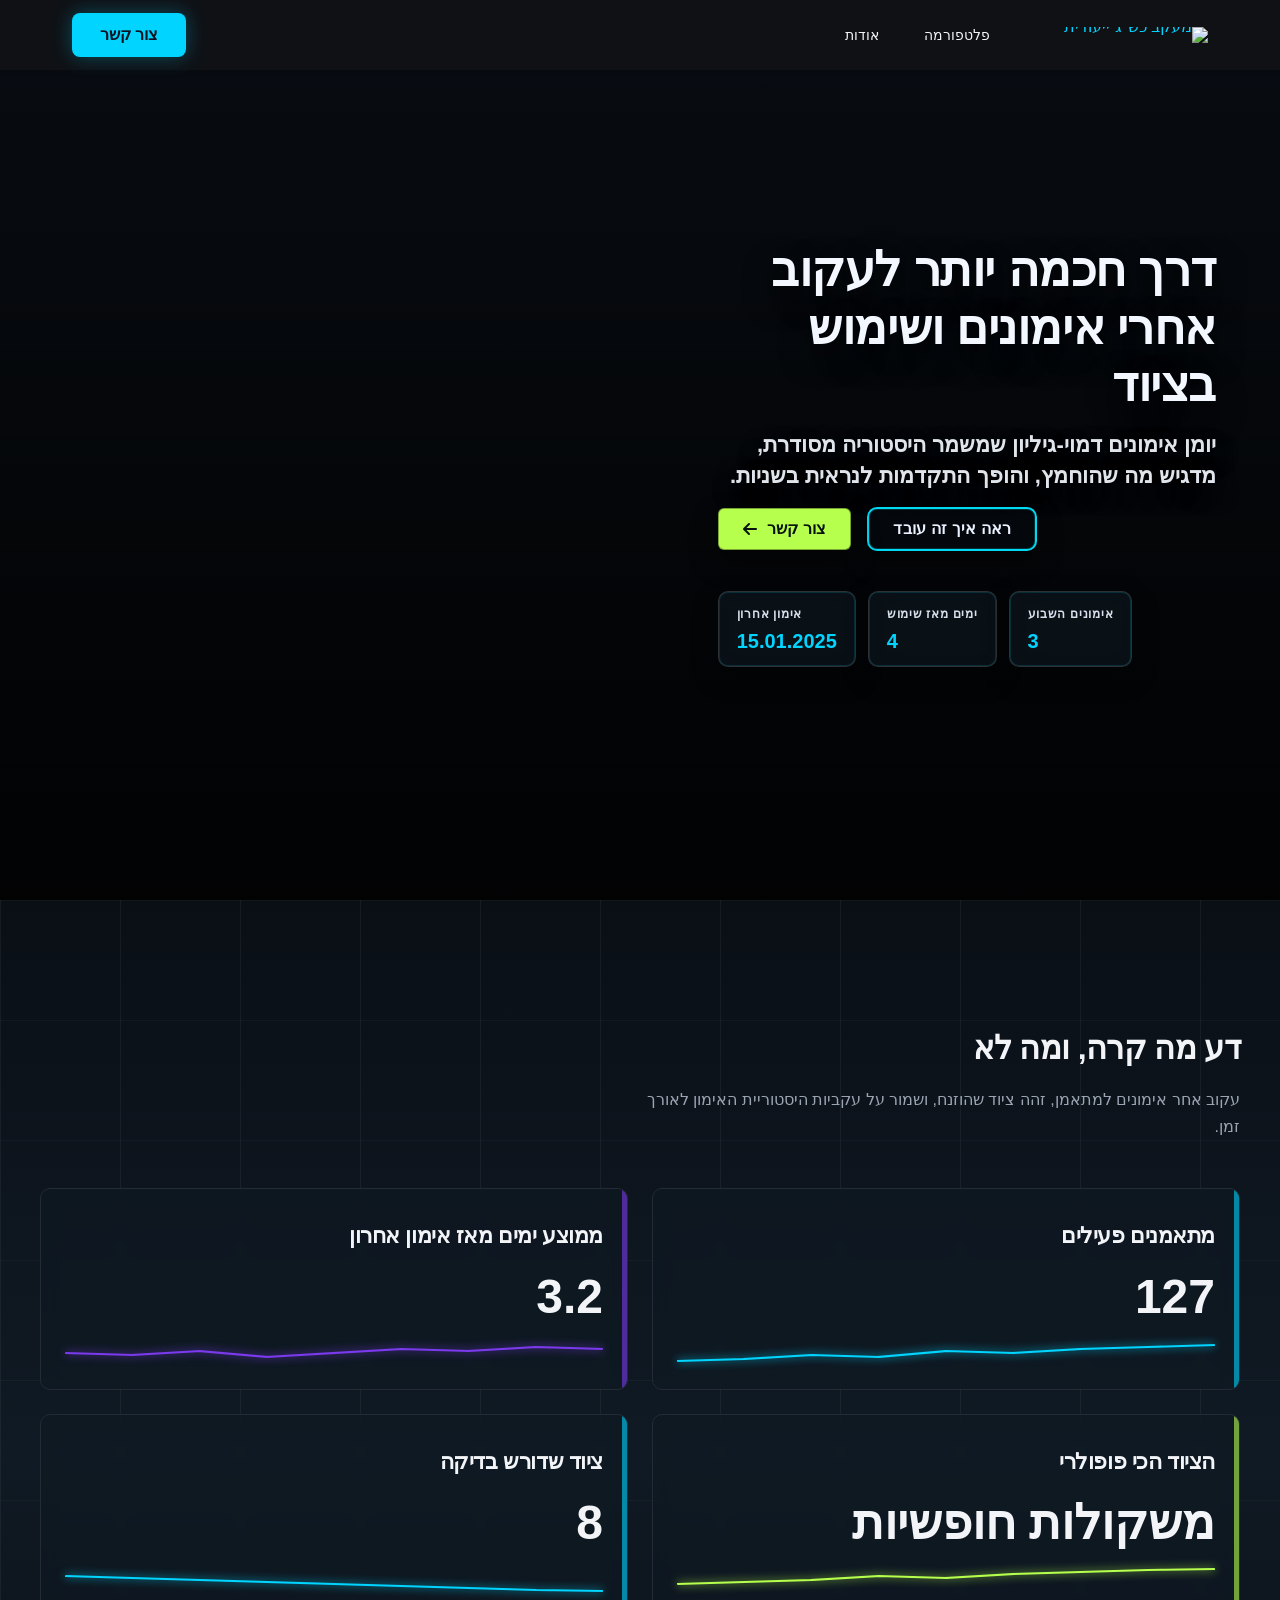
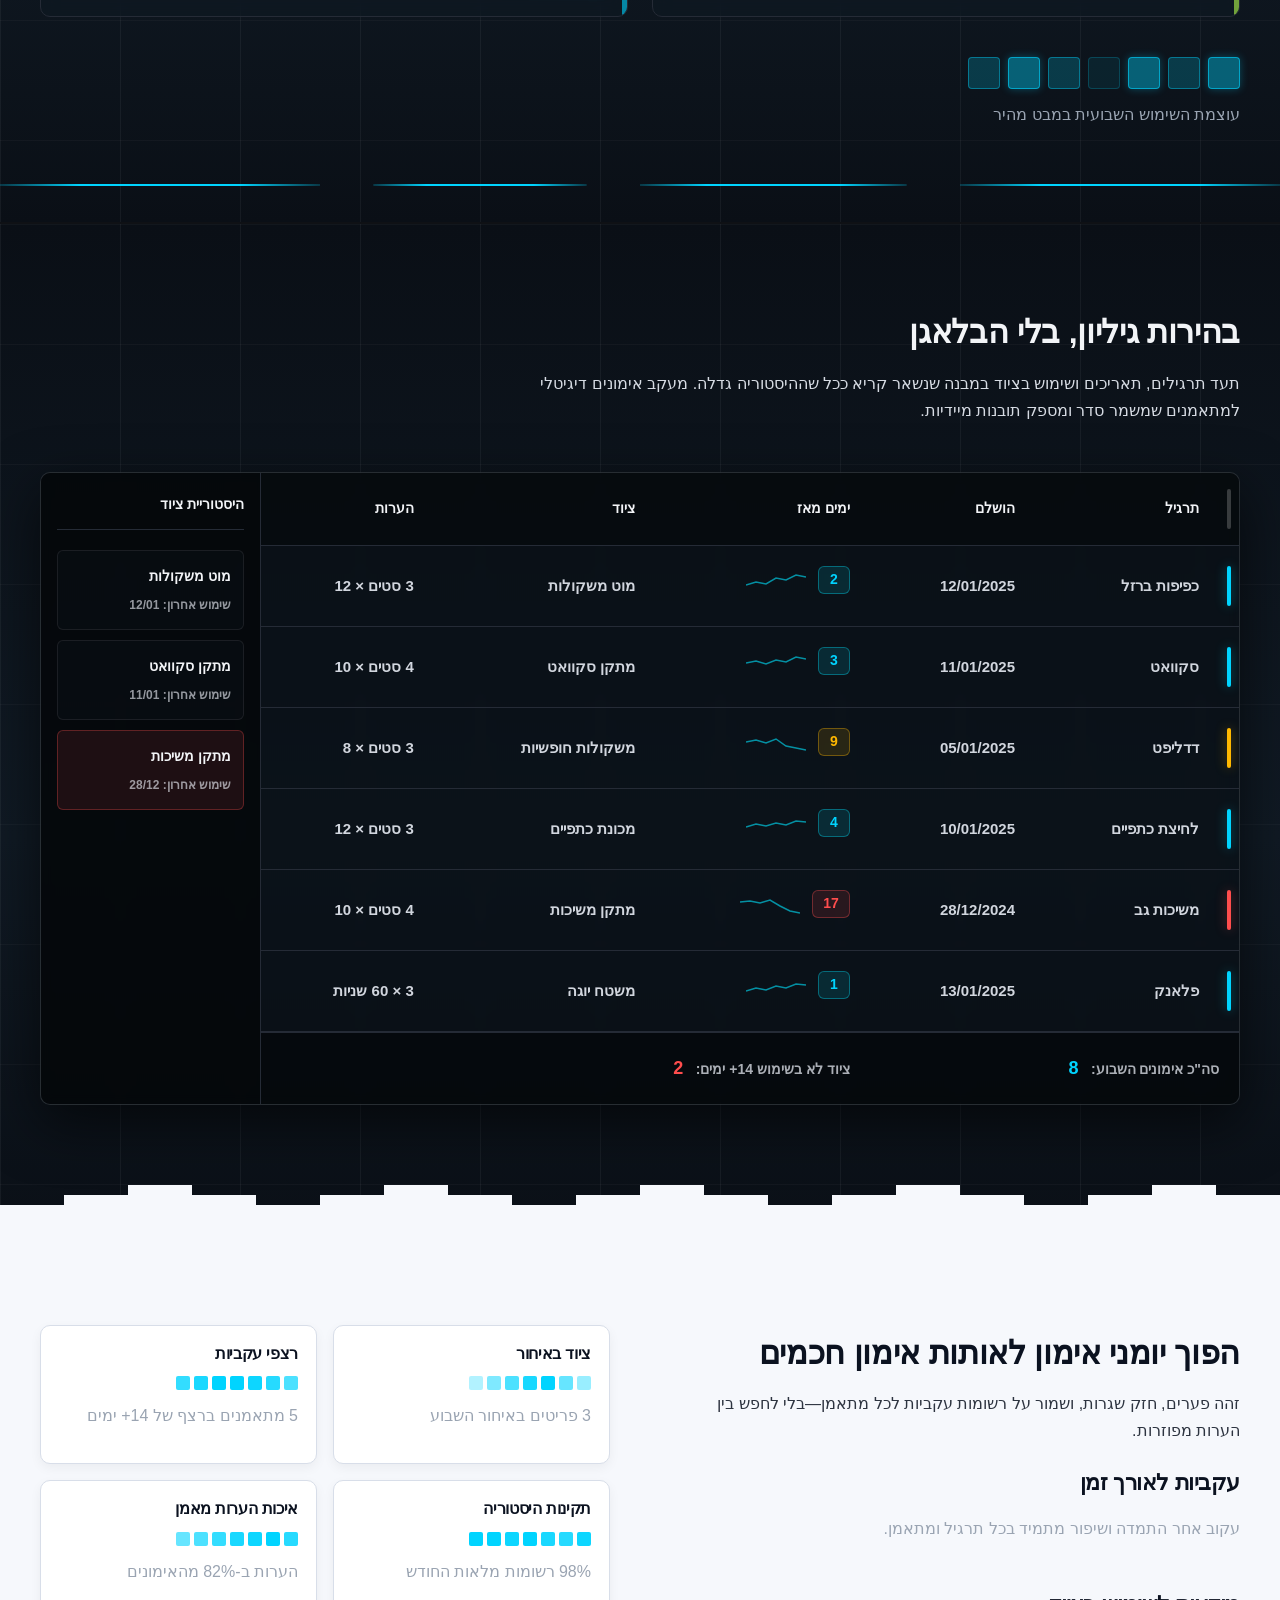
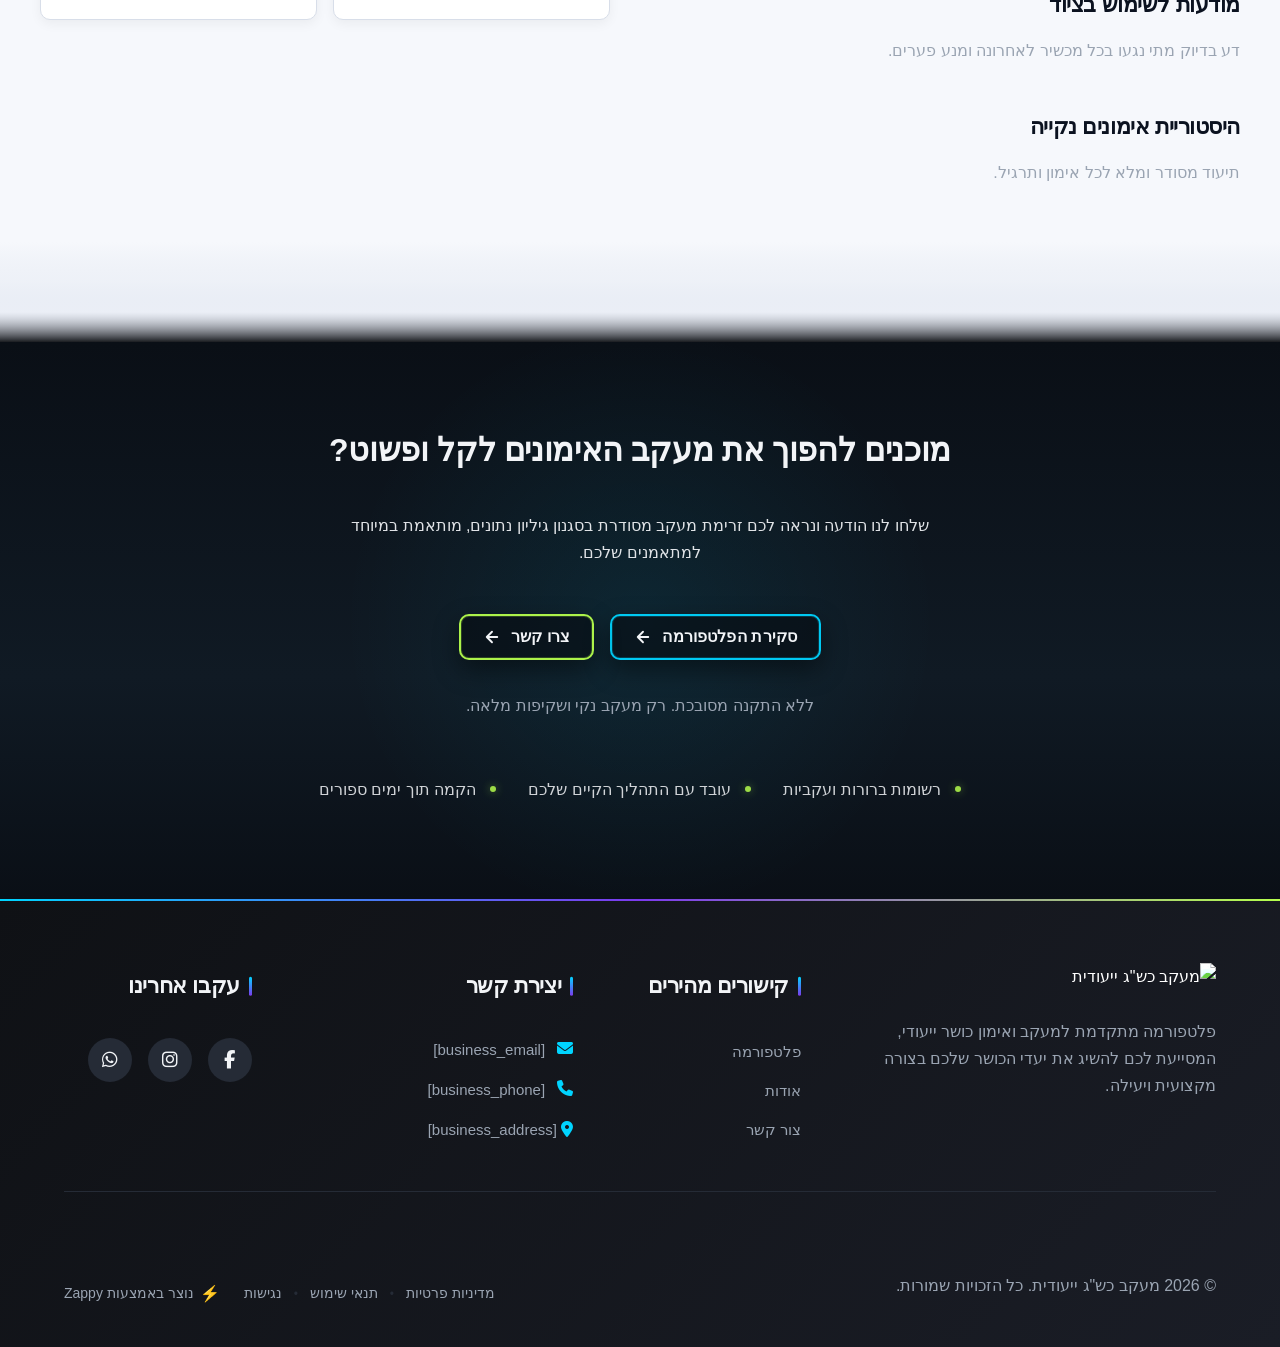
==== index.html @ a27424b3 "Initial website commit" ====
<!DOCTYPE html>
<html lang="he" dir="rtl">
<head>
    <meta charset="UTF-8">
    <meta name="viewport" content="width=device-width, initial-scale=1.0">
    <meta name="robots" content="index, follow">
    <title>מעקב אימונים חכם שמתאים לך בדיוק — מעקב כש&quot;ג ייעודית</title>
    <meta name="description" content="פלטפורמת מעקב אימונים דיגיטלי המתעדת כל תרגיל ומחשבת אוטומטית ימים מאז שימוש אחרון בציוד. נהל את היסטוריית האימונים שלך בממשק פשוט וחכם.">
    <meta name="keywords" content="מעקב אימונים, מעקב אימונים דיגיטלי למתאמנים, תיעוד תרגילים וחיזוק שרירים, מערכת ניהול אימונים, מעקב ציוד כושר">
    
    <!-- Favicons -->
    <link rel="icon" type="image/x-icon" href="/assets/favicon.ico">
    <link rel="icon" type="image/png" sizes="16x16" href="/assets/favicon-16x16.png">
    <link rel="icon" type="image/png" sizes="32x32" href="/assets/favicon-32x32.png">
    <link rel="icon" type="image/png" sizes="48x48" href="/assets/favicon-48x48.png">
    <link rel="icon" type="image/png" sizes="192x192" href="/assets/favicon-192x192.png">
    <link rel="icon" type="image/png" sizes="512x512" href="/assets/favicon-512x512.png">
    <link rel="apple-touch-icon" href="/assets/apple-touch-icon.png">
    <!-- Zappy Analytics -->
<script>
(function() {
  'use strict';
  
  // Configuration
  var config = {
    websiteId: 'fdaa30c4-0385-4258-b812-ad06dd76a02b',
    apiUrl: 'https://api.zappy5.com/api/analytics/track',
    sessionDuration: 30 * 60 * 1000, // 30 minutes
    visitorDuration: 30 * 24 * 60 * 60 * 1000, // 30 days
    trackPageViews: true,
    trackClicks: true,
    trackFormSubmissions: true
  };
  
  // Generate or retrieve persistent visitor ID (30 days)
  function getVisitorId() {
    var visitorKey = 'zappy_visitor_' + config.websiteId;
    var visitor = null;
    
    try {
      visitor = localStorage.getItem(visitorKey);
      if (visitor) {
        var visitorData = JSON.parse(visitor);
        var now = Date.now();
        
        // Check if visitor ID is still valid (30 days)
        if (now - visitorData.created < config.visitorDuration) {
          // Update last seen timestamp
          visitorData.lastSeen = now;
          localStorage.setItem(visitorKey, JSON.stringify(visitorData));
          return visitorData.id;
        }
      }
    } catch (e) {
      console.warn('Zappy Analytics: LocalStorage not available');
    }
    
    // Generate new visitor ID
    var newVisitorId = 'zv_' + Date.now() + '_' + Math.random().toString(36).substr(2, 9);
    
    try {
      localStorage.setItem(visitorKey, JSON.stringify({
        id: newVisitorId,
        created: Date.now(),
        lastSeen: Date.now()
      }));
    } catch (e) {
      // Continue without local storage
    }
    
    return newVisitorId;
  }
  
  // Generate or retrieve session ID (30 minutes)
  function getSessionId() {
    var sessionKey = 'zappy_session_' + config.websiteId;
    var session = null;
    
    try {
      session = sessionStorage.getItem(sessionKey);
      if (session) {
        var sessionData = JSON.parse(session);
        var now = Date.now();
        
        // Check if session is still valid
        if (now - sessionData.timestamp < config.sessionDuration) {
          // Update timestamp
          sessionData.timestamp = now;
          sessionStorage.setItem(sessionKey, JSON.stringify(sessionData));
          return sessionData.id;
        }
      }
    } catch (e) {
      console.warn('Zappy Analytics: SessionStorage not available');
    }
    
    // Generate new session ID
    var newSessionId = 'zs_' + Date.now() + '_' + Math.random().toString(36).substr(2, 9);
    
    try {
      sessionStorage.setItem(sessionKey, JSON.stringify({
        id: newSessionId,
        timestamp: Date.now()
      }));
    } catch (e) {
      // Continue without session storage
    }
    
    return newSessionId;
  }
  
  var visitorId = getVisitorId();
  var sessionId = getSessionId();
  
  // Track an event
  function trackEvent(eventType, data) {
    data = data || {};
    
    var eventData = {
      website_id: config.websiteId,
      event_type: eventType,
      page_path: window.location.pathname,
      referrer: document.referrer || 'direct',
      visitor_id: visitorId,
      session_id: sessionId,
      metadata: data
    };
    
    // Use sendBeacon if available (better for page unload events)
    if (navigator.sendBeacon) {
      var blob = new Blob([JSON.stringify(eventData)], { type: 'application/json' });
      navigator.sendBeacon(config.apiUrl, blob);
    } else {
      // Fallback to fetch
      fetch(config.apiUrl, {
        method: 'POST',
        headers: {
          'Content-Type': 'application/json'
        },
        body: JSON.stringify(eventData),
        keepalive: true
      }).catch(function(error) {
        console.warn('Zappy Analytics: Failed to track event', error);
      });
    }
  }
  
  // Track page view
  if (config.trackPageViews) {
    trackEvent('pageview', {
      title: document.title,
      url: window.location.href
    });
  }
  
  // Track clicks on important elements
  if (config.trackClicks) {
    document.addEventListener('click', function(e) {
      var target = e.target;
      
      // Track button clicks (counted as actions)
      if (target.tagName === 'BUTTON' || target.closest('button')) {
        var button = target.tagName === 'BUTTON' ? target : target.closest('button');
        trackEvent('click', {
          element: 'button',
          text: button.textContent.trim().substring(0, 100),
          id: button.id || null,
          class: button.className || null
        });
      }
      
      // Track link clicks (navigation - not counted as actions)
      else if (target.tagName === 'A' || target.closest('a')) {
        var link = target.tagName === 'A' ? target : target.closest('a');
        trackEvent('navigation', {
          element: 'link',
          text: link.textContent.trim().substring(0, 100),
          href: link.href,
          external: link.hostname !== window.location.hostname
        });
      }
    }, true);
  }
  
  // Track form submissions
  if (config.trackFormSubmissions) {
    document.addEventListener('submit', function(e) {
      var form = e.target;
      
      trackEvent('form_submit', {
        form_id: form.id || null,
        form_name: form.name || null,
        form_action: form.action || null,
        form_method: form.method || 'GET'
      });
    }, true);
  }
  
  // Track time on page (send on page unload)
  var pageLoadTime = Date.now();
  
  window.addEventListener('beforeunload', function() {
    var timeOnPage = Math.floor((Date.now() - pageLoadTime) / 1000); // in seconds
    
    trackEvent('page_unload', {
      time_on_page: timeOnPage,
      page_path: window.location.pathname
    });
  });
  
  // Expose tracking function globally for custom events
  window.zappyAnalytics = {
    track: trackEvent,
    getVisitorId: function() { return visitorId; },
    getSessionId: function() { return sessionId; }
  };
  
})();
</script>
<!-- End Zappy Analytics -->
    <meta property="og:title" content="מעקב אימונים חכם שמתאים לך בדיוק — מעקב כש&quot;ג ייעודית">
  <meta property="og:description" content="פלטפורמת מעקב אימונים דיגיטלי המתעדת כל תרגיל ומחשבת אוטומטית ימים מאז שימוש אחרון בציוד. נהל את היסטוריית האימונים שלך בממשק פשוט וחכם.">
  <meta property="og:type" content="website">
  <meta property="og:locale" content="he_IL">
  
  <meta name="twitter:card" content="summary_large_image">
  <meta name="twitter:title" content="מעקב אימונים חכם שמתאים לך בדיוק — מעקב כש&quot;ג ייעודית">
  <meta name="twitter:description" content="פלטפורמת מעקב אימונים דיגיטלי המתעדת כל תרגיל ומחשבת אוטומטית ימים מאז שימוש אחרון בציוד. נהל את היסטוריית האימונים שלך בממשק פשוט וחכם.">
  
  <link rel="stylesheet" href="https://cdnjs.cloudflare.com/ajax/libs/font-awesome/6.4.0/css/all.min.css">

    <!-- Favicons -->
    <link rel="icon" type="image/x-icon" href="/assets/favicon.ico">
    <link rel="icon" type="image/png" sizes="16x16" href="/assets/favicon-16x16.png">
    <link rel="icon" type="image/png" sizes="32x32" href="/assets/favicon-32x32.png">
    <link rel="icon" type="image/png" sizes="48x48" href="/assets/favicon-48x48.png">
    <link rel="icon" type="image/png" sizes="192x192" href="/assets/favicon-192x192.png">
    <link rel="icon" type="image/png" sizes="512x512" href="/assets/favicon-512x512.png">
    <link rel="apple-touch-icon" href="/assets/apple-touch-icon.png">
    <!-- Cookie Consent -->
    <link rel="stylesheet" href="https://cdn.jsdelivr.net/npm/vanilla-cookieconsent@3/dist/cookieconsent.css" />
    <script src="https://cdn.jsdelivr.net/npm/vanilla-cookieconsent@3/dist/cookieconsent.umd.js"></script>
    <!-- Mickidum Accessibility Toolbar -->
    <script src="https://cdn.jsdelivr.net/gh/mickidum/acc_toolbar/acctoolbar/acctoolbar.min.js"></script>
    <link rel="stylesheet" href="/styles.css">

    <style id="zappy-dropdown-submenu-styles">
      /* ========== DESKTOP DROPDOWN SUBMENU STYLES ========== */
      /* Base styles for dropdown submenus - parent must be positioned */
      .nav-menu li:has(.sub-menu), nav li:has(.sub-menu), .navbar li:has(.sub-menu), #navMenu li:has(.sub-menu) { position: relative; }
      /* Submenu base - hidden by default */
      .nav-menu .sub-menu, nav .sub-menu, .navbar .sub-menu, #navMenu .sub-menu { display: block !important; position: absolute !important; top: 100%; left: 0; min-width: 220px; background: white; border-radius: 8px; box-shadow: 0 8px 25px rgba(0,0,0,0.15); padding: 8px 0; opacity: 0; visibility: hidden; transform: translateY(10px); transition: all 0.3s ease; z-index: 1000; list-style: none; pointer-events: none; }
      /* CRITICAL: Desktop hover styles to show dropdown */
      .nav-menu li:hover > .sub-menu, nav li:hover > .sub-menu, .navbar li:hover > .sub-menu, #navMenu li:hover > .sub-menu { opacity: 1 !important; visibility: visible !important; transform: translateY(0) !important; pointer-events: auto !important; }
      /* Submenu item styling */
      .sub-menu li { list-style: none; margin: 0; padding: 0; }
      .sub-menu a { display: block !important; padding: 10px 16px !important; color: #333 !important; font-weight: 500; text-decoration: none; white-space: nowrap; transition: background-color 0.2s; }
      .sub-menu a:hover { background-color: #f5f5f5; }
      /* RTL (Hebrew/Arabic) dropdown positioning */
      [dir="rtl"] .nav-menu .sub-menu, [dir="rtl"] nav .sub-menu, [dir="rtl"] .navbar .sub-menu, html[lang="he"] .nav-menu .sub-menu, html[lang="he"] nav .sub-menu, html[lang="he"] .navbar .sub-menu, html[lang="ar"] .nav-menu .sub-menu, html[lang="ar"] nav .sub-menu, html[lang="ar"] .navbar .sub-menu { left: auto !important; right: 0 !important; }
      /* Hide empty dropdown menus */
      .sub-menu:empty, .sub-menu:not(:has(li:not(.zappy-hidden-menu-item))), .sub-menu:not(:has(li)) { display: none !important; opacity: 0 !important; visibility: hidden !important; pointer-events: none !important; }
      /* Desktop: show submenu on Menu Group hover */
      li:has(.menu-group-title):hover > .sub-menu { opacity: 1 !important; visibility: visible !important; transform: translateY(0) !important; pointer-events: auto !important; }
      /* Menu Group title styling */
      .nav-menu > li > .menu-group-title, #navMenu > li > .menu-group-title { display: inline-block; padding: 0.5rem 1rem; cursor: default; user-select: none; }
      
      /* ========== MOBILE SUBMENU STYLES ========== */
      @media (max-width: 768px) {
        .nav-menu .sub-menu, nav .sub-menu, .navbar .sub-menu, #navMenu .sub-menu { position: static !important; transform: none !important; box-shadow: none !important; background: transparent !important; max-height: 0; overflow: hidden; opacity: 0; visibility: hidden; transition: max-height 0.3s ease, opacity 0.3s ease; padding: 0 !important; border-radius: 0 !important; }
        .sub-menu.mobile-expanded { max-height: 500px !important; opacity: 1 !important; visibility: visible !important; padding: 8px 0 8px 16px !important; }
        [dir="rtl"] .sub-menu.mobile-expanded, html[lang="he"] .sub-menu.mobile-expanded { padding: 8px 16px 8px 0 !important; }
        /* Disable hover behavior on mobile */
        .nav-menu li:hover > .sub-menu, nav li:hover > .sub-menu, .navbar li:hover > .sub-menu, #navMenu li:hover > .sub-menu { opacity: 0; visibility: hidden; pointer-events: none; }
        .nav-menu li > .sub-menu.mobile-expanded, nav li > .sub-menu.mobile-expanded, .navbar li > .sub-menu.mobile-expanded, #navMenu li > .sub-menu.mobile-expanded { opacity: 1 !important; visibility: visible !important; pointer-events: auto !important; }
        .nav-menu li:has(.sub-menu), nav li:has(.sub-menu), .navbar li:has(.sub-menu), #navMenu li:has(.sub-menu) { display: flex !important; flex-wrap: wrap !important; align-items: center !important; position: relative !important; min-height: 44px !important; }
        .nav-menu li:has(.sub-menu) > a, nav li:has(.sub-menu) > a, .navbar li:has(.sub-menu) > a, #navMenu li:has(.sub-menu) > a { flex: 1 !important; min-width: 0 !important; }
        .nav-menu li:has(.sub-menu) > .menu-group-title, nav li:has(.sub-menu) > .menu-group-title, .navbar li:has(.sub-menu) > .menu-group-title, #navMenu li:has(.sub-menu) > .menu-group-title { flex: 1 !important; min-width: 0 !important; padding: 0 !important; line-height: inherit !important; }
        .nav-menu li:has(.sub-menu) > .sub-menu, nav li:has(.sub-menu) > .sub-menu, .navbar li:has(.sub-menu) > .sub-menu, #navMenu li:has(.sub-menu) > .sub-menu { flex-basis: 100% !important; width: 100% !important; }
        .nav-menu li:has(.sub-menu) > a [class*="chevron"], .nav-menu li:has(.sub-menu) > a [class*="arrow"], .nav-menu li:has(.sub-menu) > a .fa-chevron-down, .nav-menu li:has(.sub-menu) > a .fa-angle-down, nav li:has(.sub-menu) > a [class*="chevron"], nav li:has(.sub-menu) > a [class*="arrow"], #navMenu li:has(.sub-menu) > a [class*="chevron"], #navMenu li:has(.sub-menu) > a [class*="arrow"] { display: none !important; visibility: hidden !important; }
        .mobile-submenu-toggle { display: flex !important; align-items: center !important; justify-content: center !important; width: 44px !important; height: auto !important; background: transparent !important; border: none !important; cursor: pointer !important; color: var(--text-dark) !important; position: static !important; flex-shrink: 0 !important; align-self: stretch !important; z-index: 2 !important; padding: 0 !important; margin: 0 !important; }
        .mobile-submenu-toggle::after { content: '' !important; width: 0 !important; height: 0 !important; border-left: 6px solid transparent !important; border-right: 6px solid transparent !important; border-top: 7px solid currentColor !important; transition: transform 0.3s ease !important; }
        .mobile-submenu-toggle.expanded::after { transform: rotate(180deg) !important; }
        .sub-menu a { padding: 10px 0 !important; display: block !important; color: var(--text-dark) !important; }
        .navbar .sub-menu li a, nav.navbar .sub-menu li a, .zappy-products-dropdown .sub-menu a { color: var(--text-dark) !important; }
      }
      @media (min-width: 769px) { .mobile-submenu-toggle { display: none !important; } }
    </style>

    <style id="zappy-widget-visibility">
      #mic-access-tool-general-button, .mic-access-tool-general-button,
      #mic-init-access-tool .mic-access-tool-general-button, #mic-init-access-tool #mic-access-tool-general-button,
      ._access-icon, #mic-access-tool-box, .mic-access-tool-box,
      #mic-init-access-tool #mic-access-tool-box, div[id*="mic-access-tool-box"], ._access-menu {
        display: none !important; visibility: hidden !important; opacity: 0 !important; pointer-events: none !important;
      }
    </style>
</head>
<body>

  <nav class="navbar" dir="rtl">
  <button class="mobile-toggle" id="mobileToggle" aria-label="Menu">
    <svg class="hamburger-icon" width="24" height="24" viewBox="0 0 24 24" fill="none">
      <path d="M3 12h18M3 6h18M3 18h18" stroke="currentColor" stroke-width="2" stroke-linecap="round"></path>
    </svg>
    <svg class="close-icon" width="24" height="24" viewBox="0 0 24 24" fill="none" style="display:none;">
      <path d="M18 6L6 18M6 6l12 12" stroke="currentColor" stroke-width="2" stroke-linecap="round"></path>
    </svg>
  </button>
  
  <button class="phone-header-btn" aria-label="Call">
    <svg width="20" height="20" viewBox="0 0 24 24" fill="currentColor">
      <path d="M22 16.92v3a2 2 0 0 1-2.18 2 19.79 19.79 0 0 1-8.63-3.07 19.5 19.5 0 0 1-6-6 19.79 19.79 0 0 1-3.07-8.67A2 2 0 0 1 4.11 2h3a2 2 0 0 1 2 1.72 12.84 12.84 0 0 0 .7 2.81 2 2 0 0 1-.45 2.11L8.09 9.91a16 16 0 0 0 6 6l1.27-1.27a2 2 0 0 1 2.11-.45 12.84 12.84 0 0 0 2.81.7A2 2 0 0 1 22 16.92z"></path>
    </svg>
  </button>
  
  <div class="nav-container">
    <div class="nav-brand">
      <a href="/" class="logo-link">
        <img src="/assets/business-logo.webp" alt="מעקב כש&quot;ג ייעודית" class="logo" />
      </a>
    </div>
    
    <ul class="nav-menu" id="navMenu"><li><a href="/platform">פלטפורמה</a></li><li><a href="/about">אודות</a></li></ul>
    
    <div class="nav-cta-container">
      <a href="/contact" class="nav-cta-btn">צור קשר</a>
    </div>
  </div>
</nav>
  
  <main>
    <section class="index-hero-section" data-layout-spec="בית-hero" data-hero-type="fullscreen-scrim">
  <div class="index-hero-section__bg-wrapper" data-preserve-bg="0">
    <img data-hero-bg="true" data-placeholder="index-hero-bg" data-context="A cinematic, dark-toned fitness tracking dashboard scene: a sleek modern gym environment at night with dramatic blue-cyan neon accent lighting, showing a minimalist workout space with high-tech equipment (smart dumbbells, digital tracking screens), dark surfaces with subtle grid patterns, and ambient glow from digital displays. The scene should feel like a premium control center for fitness tracking, with a sophisticated tech aesthetic. Shot from a wide angle to show depth and space, with strong contrast between dark shadows and cyan/blue highlights. Ultra-modern, professional, and slightly futuristic mood." width="1920" height="1080" src="/assets/site-index-hero-bg.webp" alt="מרכז מעקב אימונים מתקדם עם תאורת ניאון כחולה" class="index-hero-section__bg-image">
  </div>
  
  <div class="index-hero-section__scrim" aria-hidden="true"></div>
  
  <div class="index-hero-section__content-wrapper">
    <div class="index-hero-section__overlay-group">
      <h1 class="index-hero-section__headline">דרך חכמה יותר לעקוב אחרי אימונים ושימוש בציוד</h1>
      <h3 class="index-hero-section__subtitle">יומן אימונים דמוי-גיליון שמשמר היסטוריה מסודרת, מדגיש מה שהוחמץ, והופך התקדמות לנראית בשניות.</h3>
      
      <div class="index-hero-section__cta-row">
        <a href="/contact" class="index-hero-section__btn-primary">
          <span>צור קשר</span>
          <i class="fas fa-arrow-left" aria-hidden="true"></i>
        </a>
        <a href="/platform" class="index-hero-section__btn-secondary">
          <span>ראה איך זה עובד</span>
        </a>
      </div>
      
      <div class="index-hero-section__kpi-cluster">
        <div class="index-hero-section__kpi-chip">
          <span class="index-hero-section__kpi-label">אימון אחרון</span>
          <span class="index-hero-section__kpi-value">15.01.2025</span>
        </div>
        <div class="index-hero-section__kpi-chip">
          <span class="index-hero-section__kpi-label">ימים מאז שימוש</span>
          <span class="index-hero-section__kpi-value">4</span>
        </div>
        <div class="index-hero-section__kpi-chip">
          <span class="index-hero-section__kpi-label">אימונים השבוע</span>
          <span class="index-hero-section__kpi-value">3</span>
        </div>
      </div>
    </div>
  </div>
</section>

<section class="index-stats-section" data-layout-spec="בית-stats">
  <div class="index-stats-container">
    <div class="index-stats-intro">
      <h2>דע מה קרה, ומה לא</h2>
      <p>עקוב אחר אימונים למתאמן, זהה ציוד שהוזנח, ושמור על עקביות היסטוריית האימון לאורך זמן.</p>
    </div>

    <div class="index-stats-kpi-grid">
      <div class="index-stats-kpi-tile" data-status="primary">
        <div class="index-stats-status-bar"></div>
        <div class="index-stats-kpi-content">
          <h3>מתאמנים פעילים</h3>
          <div class="index-stats-kpi-value">127</div>
          <svg class="index-stats-sparkline" data-no-icon-edit="true" aria-hidden="true" viewBox="0 0 120 24" preserveAspectRatio="none">
            <path d="M0,20 L15,18 L30,14 L45,16 L60,10 L75,12 L90,8 L105,6 L120,4" fill="none" stroke="currentColor" stroke-width="2"></path>
          </svg>
        </div>
      </div>

      <div class="index-stats-kpi-tile" data-status="secondary">
        <div class="index-stats-status-bar"></div>
        <div class="index-stats-kpi-content">
          <h3>ממוצע ימים מאז אימון אחרון</h3>
          <div class="index-stats-kpi-value">3.2</div>
          <svg class="index-stats-sparkline" data-no-icon-edit="true" aria-hidden="true" viewBox="0 0 120 24" preserveAspectRatio="none">
            <path d="M0,12 L15,14 L30,10 L45,16 L60,12 L75,8 L90,10 L105,6 L120,8" fill="none" stroke="currentColor" stroke-width="2"></path>
          </svg>
        </div>
      </div>

      <div class="index-stats-kpi-tile" data-status="accent">
        <div class="index-stats-status-bar"></div>
        <div class="index-stats-kpi-content">
          <h3>הציוד הכי פופולרי</h3>
          <div class="index-stats-kpi-value">משקולות חופשיות</div>
          <svg class="index-stats-sparkline" data-no-icon-edit="true" aria-hidden="true" viewBox="0 0 120 24" preserveAspectRatio="none">
            <path d="M0,16 L15,14 L30,12 L45,8 L60,10 L75,6 L90,4 L105,2 L120,1" fill="none" stroke="currentColor" stroke-width="2"></path>
          </svg>
        </div>
      </div>

      <div class="index-stats-kpi-tile" data-status="primary">
        <div class="index-stats-status-bar"></div>
        <div class="index-stats-kpi-content">
          <h3>ציוד שדורש בדיקה</h3>
          <div class="index-stats-kpi-value">8</div>
          <svg class="index-stats-sparkline" data-no-icon-edit="true" aria-hidden="true" viewBox="0 0 120 24" preserveAspectRatio="none">
            <path d="M0,8 L15,10 L30,12 L45,14 L60,16 L75,18 L90,20 L105,22 L120,23" fill="none" stroke="currentColor" stroke-width="2"></path>
          </svg>
        </div>
      </div>
    </div>

    <div class="index-stats-heat-strip-wrapper">
      <div class="index-stats-heat-strip">
        <div class="index-stats-heat-cell" data-intensity="high"></div>
        <div class="index-stats-heat-cell" data-intensity="medium"></div>
        <div class="index-stats-heat-cell" data-intensity="high"></div>
        <div class="index-stats-heat-cell" data-intensity="low"></div>
        <div class="index-stats-heat-cell" data-intensity="medium"></div>
        <div class="index-stats-heat-cell" data-intensity="high"></div>
        <div class="index-stats-heat-cell" data-intensity="medium"></div>
      </div>
      <p class="index-stats-heat-caption">עוצמת השימוש השבועית במבט מהיר</p>
    </div>
  </div>

  <div class="index-stats-divider-wrapper">
    <svg data-no-icon-edit="true" aria-hidden="true" viewBox="0 0 1200 40" preserveAspectRatio="none" xmlns="http://www.w3.org/2000/svg">
      <defs>
        <linearGradient id="index-stats-neon-gradient" x1="0%" y1="0%" x2="100%" y2="0%">
          <stop offset="0%" style="stop-color:#00D4FF;stop-opacity:0.2"></stop>
          <stop offset="25%" style="stop-color:#00D4FF;stop-opacity:1"></stop>
          <stop offset="30%" style="stop-color:#00D4FF;stop-"></stop>
          <stop offset="45%" style="stop-color:#00D4FF;stop-"></stop>
          <stop offset="50%" style="stop-color:#00D4FF;stop-opacity:1"></stop>
          <stop offset="55%" style="stop-color:#00D4FF;stop-"></stop>
          <stop offset="70%" style="stop-color:#00D4FF;stop-"></stop>
          <stop offset="75%" style="stop-color:#00D4FF;stop-opacity:1"></stop>
          <stop offset="100%" style="stop-color:#00D4FF;stop-opacity:0.2"></stop>
        </linearGradient>
      </defs>
      <rect x="0" y="0" width="300" height="2" fill="url(#index-stats-neon-gradient)"></rect>
      <rect x="350" y="0" width="200" height="2" fill="url(#index-stats-neon-gradient)"></rect>
      <rect x="600" y="0" width="250" height="2" fill="url(#index-stats-neon-gradient)"></rect>
      <rect x="900" y="0" width="300" height="2" fill="url(#index-stats-neon-gradient)"></rect>
      <rect x="0" y="38" width="1200" height="2" fill="var(--bg-dark)"></rect>
    </svg>
  </div>
</section>

<section class="index-capabilities-section" data-layout-spec="בית-capabilities">
  <div class="index-capabilities-container">
    <div class="index-capabilities-intro">
      <h2>בהירות גיליון, בלי הבלאגן</h2>
      <p>תעד תרגילים, תאריכים ושימוש בציוד במבנה שנשאר קריא ככל שההיסטוריה גדלה. מעקב אימונים דיגיטלי למתאמנים שמשמר סדר ומספק תובנות מיידיות.</p>
    </div>

    <div class="index-capabilities-spreadsheet-panel">
      <div class="index-capabilities-table-container">
        <table class="index-capabilities-table">
          <thead>
            <tr>
              <th><span class="index-capabilities-status-bar"></span></th>
              <th>תרגיל</th>
              <th>הושלם</th>
              <th>ימים מאז</th>
              <th>ציוד</th>
              <th>הערות</th>
            </tr>
          </thead>
          <tbody>
            <tr>
              <td><span class="index-capabilities-status-bar index-capabilities-status-active"></span></td>
              <td class="index-capabilities-exercise-name">כפיפות ברזל</td>
              <td class="index-capabilities-date">12/01/2025</td>
              <td class="index-capabilities-days">
                <span class="index-capabilities-day-count">2</span>
                <svg class="index-capabilities-sparkline" data-no-icon-edit="true" aria-hidden="true" viewBox="0 0 60 20" preserveAspectRatio="none">
                  <polyline points="0,15 10,12 20,14 30,8 40,10 50,5 60,7" stroke="currentColor" fill="none" stroke-width="1.5"></polyline>
                </svg>
              </td>
              <td class="index-capabilities-equipment">מוט משקולות</td>
              <td class="index-capabilities-notes">3 סטים × 12</td>
            </tr>
            <tr>
              <td><span class="index-capabilities-status-bar index-capabilities-status-active"></span></td>
              <td class="index-capabilities-exercise-name">סקוואט</td>
              <td class="index-capabilities-date">11/01/2025</td>
              <td class="index-capabilities-days">
                <span class="index-capabilities-day-count">3</span>
                <svg class="index-capabilities-sparkline" data-no-icon-edit="true" aria-hidden="true" viewBox="0 0 60 20" preserveAspectRatio="none">
                  <polyline points="0,12 10,10 20,13 30,9 40,11 50,6 60,8" stroke="currentColor" fill="none" stroke-width="1.5"></polyline>
                </svg>
              </td>
              <td class="index-capabilities-equipment">מתקן סקוואט</td>
              <td class="index-capabilities-notes">4 סטים × 10</td>
            </tr>
            <tr>
              <td><span class="index-capabilities-status-bar index-capabilities-status-warning"></span></td>
              <td class="index-capabilities-exercise-name">דדליפט</td>
              <td class="index-capabilities-date">05/01/2025</td>
              <td class="index-capabilities-days">
                <span class="index-capabilities-day-count index-capabilities-warning-count">9</span>
                <svg class="index-capabilities-sparkline" data-no-icon-edit="true" aria-hidden="true" viewBox="0 0 60 20" preserveAspectRatio="none">
                  <polyline points="0,10 10,8 20,11 30,7 40,14 50,16 60,18" stroke="currentColor" fill="none" stroke-width="1.5"></polyline>
                </svg>
              </td>
              <td class="index-capabilities-equipment">משקולות חופשיות</td>
              <td class="index-capabilities-notes">3 סטים × 8</td>
            </tr>
            <tr>
              <td><span class="index-capabilities-status-bar index-capabilities-status-active"></span></td>
              <td class="index-capabilities-exercise-name">לחיצת כתפיים</td>
              <td class="index-capabilities-date">10/01/2025</td>
              <td class="index-capabilities-days">
                <span class="index-capabilities-day-count">4</span>
                <svg class="index-capabilities-sparkline" data-no-icon-edit="true" aria-hidden="true" viewBox="0 0 60 20" preserveAspectRatio="none">
                  <polyline points="0,14 10,11 20,13 30,10 40,12 50,8 60,9" stroke="currentColor" fill="none" stroke-width="1.5"></polyline>
                </svg>
              </td>
              <td class="index-capabilities-equipment">מכונת כתפיים</td>
              <td class="index-capabilities-notes">3 סטים × 12</td>
            </tr>
            <tr>
              <td><span class="index-capabilities-status-bar index-capabilities-status-danger"></span></td>
              <td class="index-capabilities-exercise-name">משיכות גב</td>
              <td class="index-capabilities-date">28/12/2024</td>
              <td class="index-capabilities-days">
                <span class="index-capabilities-day-count index-capabilities-danger-count">17</span>
                <svg class="index-capabilities-sparkline" data-no-icon-edit="true" aria-hidden="true" viewBox="0 0 60 20" preserveAspectRatio="none">
                  <polyline points="0,8 10,7 20,9 30,6 40,12 50,17 60,19" stroke="currentColor" fill="none" stroke-width="1.5"></polyline>
                </svg>
              </td>
              <td class="index-capabilities-equipment">מתקן משיכות</td>
              <td class="index-capabilities-notes">4 סטים × 10</td>
            </tr>
            <tr>
              <td><span class="index-capabilities-status-bar index-capabilities-status-active"></span></td>
              <td class="index-capabilities-exercise-name">פלאנק</td>
              <td class="index-capabilities-date">13/01/2025</td>
              <td class="index-capabilities-days">
                <span class="index-capabilities-day-count">1</span>
                <svg class="index-capabilities-sparkline" data-no-icon-edit="true" aria-hidden="true" viewBox="0 0 60 20" preserveAspectRatio="none">
                  <polyline points="0,16 10,13 20,15 30,11 40,13 50,9 60,10" stroke="currentColor" fill="none" stroke-width="1.5"></polyline>
                </svg>
              </td>
              <td class="index-capabilities-equipment">משטח יוגה</td>
              <td class="index-capabilities-notes">3 × 60 שניות</td>
            </tr>
          </tbody>
          <tfoot>
            <tr class="index-capabilities-summary-row">
              <td colspan="3">
                <span class="index-capabilities-summary-label">סה"כ אימונים השבוע:</span>
                <span class="index-capabilities-summary-value">8</span>
              </td>
              <td colspan="3">
                <span class="index-capabilities-summary-label">ציוד לא בשימוש 14+ ימים:</span>
                <span class="index-capabilities-summary-value index-capabilities-alert-value">2</span>
              </td>
            </tr>
          </tfoot>
        </table>
      </div>

      <div class="index-capabilities-equipment-drawer">
        <div class="index-capabilities-drawer-header">היסטוריית ציוד</div>
        <div class="index-capabilities-drawer-item">
          <div class="index-capabilities-drawer-equipment">מוט משקולות</div>
          <div class="index-capabilities-drawer-date">שימוש אחרון: 12/01</div>
        </div>
        <div class="index-capabilities-drawer-item">
          <div class="index-capabilities-drawer-equipment">מתקן סקוואט</div>
          <div class="index-capabilities-drawer-date">שימוש אחרון: 11/01</div>
        </div>
        <div class="index-capabilities-drawer-item index-capabilities-drawer-item-alert">
          <div class="index-capabilities-drawer-equipment">מתקן משיכות</div>
          <div class="index-capabilities-drawer-date">שימוש אחרון: 28/12</div>
        </div>
      </div>
    </div>
  </div>

  <div class="index-capabilities-divider-wrapper">
    <svg data-no-icon-edit="true" aria-hidden="true" viewBox="0 0 1200 80" preserveAspectRatio="none" xmlns="http://www.w3.org/2000/svg">
      <path d="M0,80 L0,40 L60,40 L60,30 L120,30 L120,20 L180,20 L180,30 L240,30 L240,40 L300,40 L300,30 L360,30 L360,20 L420,20 L420,30 L480,30 L480,40 L540,40 L540,30 L600,30 L600,20 L660,20 L660,30 L720,30 L720,40 L780,40 L780,30 L840,30 L840,20 L900,20 L900,30 L960,30 L960,40 L1020,40 L1020,30 L1080,30 L1080,20 L1140,20 L1140,30 L1200,30 L1200,80 Z" fill="var(--bg-light)"></path>
    </svg>
  </div>
</section>

<section class="index-showcase-section" data-layout-spec="בית-showcase">
  <div class="index-showcase-container">
    <div class="index-showcase-content">
      <h2 class="index-showcase-title">הפוך יומני אימון לאותות אימון חכמים</h2>
      <p class="index-showcase-description">זהה פערים, חזק שגרות, ושמור על רשומות עקביות לכל מתאמן—בלי לחפש בין הערות מפוזרות.</p>
      
      <div class="index-showcase-bullets">
        <div class="index-showcase-bullet-item">
          <h3 class="index-showcase-bullet-title">עקביות לאורך זמן</h3>
          <p class="index-showcase-bullet-text">עקוב אחר התמדה ושיפור מתמיד בכל תרגיל ומתאמן.</p>
        </div>
        <div class="index-showcase-bullet-item">
          <h3 class="index-showcase-bullet-title">מודעות לשימוש בציוד</h3>
          <p class="index-showcase-bullet-text">דע בדיוק מתי נגעו בכל מכשיר לאחרונה ומנע פערים.</p>
        </div>
        <div class="index-showcase-bullet-item">
          <h3 class="index-showcase-bullet-title">היסטוריית אימונים נקייה</h3>
          <p class="index-showcase-bullet-text">תיעוד מסודר ומלא לכל אימון ותרגיל.</p>
        </div>
      </div>
    </div>
    
    <div class="index-showcase-reports">
      <div class="index-showcase-report-card">
        <div class="index-showcase-report-header">
          <h4 class="index-showcase-report-title">ציוד באיחור</h4>
          <div class="index-showcase-heatmap">
            <span class="index-showcase-heat-square" style="opacity: 0.3;"></span>
            <span class="index-showcase-heat-square" style="opacity: 0.5;"></span>
            <span class="index-showcase-heat-square" style="opacity: 0.7;"></span>
            <span class="index-showcase-heat-square" style="opacity: 0.9;"></span>
            <span class="index-showcase-heat-square" style="opacity: 1;"></span>
            <span class="index-showcase-heat-square" style="opacity: 0.6;"></span>
            <span class="index-showcase-heat-square" style="opacity: 0.4;"></span>
          </div>
        </div>
        <p class="index-showcase-report-insight">3 פריטים באיחור השבוע</p>
      </div>
      
      <div class="index-showcase-report-card">
        <div class="index-showcase-report-header">
          <h4 class="index-showcase-report-title">רצפי עקביות</h4>
          <div class="index-showcase-heatmap">
            <span class="index-showcase-heat-square" style="opacity: 0.8;"></span>
            <span class="index-showcase-heat-square" style="opacity: 0.9;"></span>
            <span class="index-showcase-heat-square" style="opacity: 1;"></span>
            <span class="index-showcase-heat-square" style="opacity: 1;"></span>
            <span class="index-showcase-heat-square" style="opacity: 0.95;"></span>
            <span class="index-showcase-heat-square" style="opacity: 0.85;"></span>
            <span class="index-showcase-heat-square" style="opacity: 0.7;"></span>
          </div>
        </div>
        <p class="index-showcase-report-insight">5 מתאמנים ברצף של 14+ ימים</p>
      </div>
      
      <div class="index-showcase-report-card">
        <div class="index-showcase-report-header">
          <h4 class="index-showcase-report-title">תקינות היסטוריה</h4>
          <div class="index-showcase-heatmap">
            <span class="index-showcase-heat-square" style="opacity: 1;"></span>
            <span class="index-showcase-heat-square" style="opacity: 1;"></span>
            <span class="index-showcase-heat-square" style="opacity: 0.95;"></span>
            <span class="index-showcase-heat-square" style="opacity: 1;"></span>
            <span class="index-showcase-heat-square" style="opacity: 0.9;"></span>
            <span class="index-showcase-heat-square" style="opacity: 0.85;"></span>
            <span class="index-showcase-heat-square" style="opacity: 0.95;"></span>
          </div>
        </div>
        <p class="index-showcase-report-insight">98% רשומות מלאות החודש</p>
      </div>
      
      <div class="index-showcase-report-card">
        <div class="index-showcase-report-header">
          <h4 class="index-showcase-report-title">איכות הערות מאמן</h4>
          <div class="index-showcase-heatmap">
            <span class="index-showcase-heat-square" style="opacity: 0.6;"></span>
            <span class="index-showcase-heat-square" style="opacity: 0.7;"></span>
            <span class="index-showcase-heat-square" style="opacity: 0.8;"></span>
            <span class="index-showcase-heat-square" style="opacity: 0.9;"></span>
            <span class="index-showcase-heat-square" style="opacity: 0.95;"></span>
            <span class="index-showcase-heat-square" style="opacity: 1;"></span>
            <span class="index-showcase-heat-square" style="opacity: 0.85;"></span>
          </div>
        </div>
        <p class="index-showcase-report-insight">הערות ב-82% מהאימונים</p>
      </div>
    </div>
  </div>
  
  <div class="index-showcase-divider-wrapper">
    <svg data-no-icon-edit="true" aria-hidden="true" viewBox="0 0 1200 100" preserveAspectRatio="none" xmlns="http://www.w3.org/2000/svg">
      <defs>
        <linearGradient id="showcase-divider-gradient" x1="0%" y1="0%" x2="0%" y2="100%">
          <stop offset="0%" style="stop-color:#F6F8FC;stop-opacity:1"></stop>
          <stop offset="40%" style="stop-color:#E8ECF4;stop-opacity:0.6"></stop>
          <stop offset="70%" style="stop-color:#D0D8E8;stop-opacity:0.3"></stop>
          <stop offset="100%" style="stop-color:#0F1115;stop-opacity:0.95"></stop>
        </linearGradient>
      </defs>
      <rect x="0" y="0" width="1200" height="100" fill="url(#showcase-divider-gradient)"></rect>
    </svg>
  </div>
</section>

<section class="index-cta-section" data-layout-spec="בית-cta">
  <div class="index-cta-container">
    <div class="index-cta-content">
      <h2 class="index-cta-heading">מוכנים להפוך את מעקב האימונים לקל ופשוט?</h2>
      <p class="index-cta-description">שלחו לנו הודעה ונראה לכם זרימת מעקב מסודרת בסגנון גיליון נתונים, מותאמת במיוחד למתאמנים שלכם.</p>
      
      <div class="index-cta-buttons">
        <a href="/contact" class="index-cta-btn index-cta-btn-primary">
          <span>צרו קשר</span>
          <svg width="18" height="18" viewBox="0 0 24 24" fill="none" stroke="currentColor" stroke-width="2.5" stroke-linecap="round" stroke-linejoin="round">
            <path d="M5 12h14M12 5l-7 7 7 7"></path>
          </svg>
        </a>
        <a href="/platform" class="index-cta-btn index-cta-btn-secondary">
          <span>סקירת הפלטפורמה</span>
          <svg width="18" height="18" viewBox="0 0 24 24" fill="none" stroke="currentColor" stroke-width="2.5" stroke-linecap="round" stroke-linejoin="round">
            <path d="M5 12h14M12 5l-7 7 7 7"></path>
          </svg>
        </a>
      </div>
      
      <p class="index-cta-trust">ללא התקנה מסובכת. רק מעקב נקי ושקיפות מלאה.</p>
      
      <div class="index-cta-features">
        <p class="index-cta-feature-item">הקמה תוך ימים ספורים</p>
        <p class="index-cta-feature-item">עובד עם התהליך הקיים שלכם</p>
        <p class="index-cta-feature-item">רשומות ברורות ועקביות</p>
      </div>
    </div>
  </div>
</section>
  </main>
  
  <footer class="site-footer">
  <div class="footer-container">
    <div class="footer-top">
      <div class="footer-column footer-about">
        <img src="/assets/business-logo.webp" alt="מעקב כש&quot;ג ייעודית" class="logo" />
        <p class="footer-description">פלטפורמה מתקדמת למעקב ואימון כושר ייעודי, המסייעת לכם להשיג את יעדי הכושר שלכם בצורה מקצועית ויעילה.</p>
      </div>
      
      <div class="footer-column footer-links">
        <h3 class="footer-title">קישורים מהירים</h3>
        <ul class="footer-nav">
          <li><a href="/platform">פלטפורמה</a></li>
          <li><a href="/about">אודות</a></li>
          <li><a href="/contact">צור קשר</a></li>
        </ul>
      </div>
      
      <div class="footer-column footer-contact">
        <h3 class="footer-title">יצירת קשר</h3>
        <ul class="contact-list">
          <li>
            <i class="fas fa-envelope"></i>
            <a href="mailto:[business_email]">[business_email]</a>
          </li>
          <li>
            <i class="fas fa-phone"></i>
            <a href="tel:[business_phone]">[business_phone]</a>
          </li>
          <li><a href="/"><i class="fas fa-map-marker-alt"></i>
            <span>[business_address]</span></a></li>
        </ul>
      </div>
      
      <div class="footer-column footer-social">
        <h3 class="footer-title">עקבו אחרינו</h3>
        <div class="social-links">
          <a href="[facebook_handle]" aria-label="Facebook" target="_blank" rel="noopener noreferrer">
            <i class="fab fa-facebook-f"></i>
          </a>
          <a href="[instagram_handle]" aria-label="Instagram" target="_blank" rel="noopener noreferrer">
            <i class="fab fa-instagram"></i>
          </a>
          <a href="[whatsapp_handle]" aria-label="WhatsApp" target="_blank" rel="noopener noreferrer">
            <i class="fab fa-whatsapp"></i>
          </a>
        </div>
      </div>
    </div>
    
    <div class="footer-bottom">
      <div class="footer-bottom-content">
        <p class="copyright">© 2026 מעקב כש"ג ייעודית. כל הזכויות שמורות.</p>
        <div class="footer-bottom-links">
          <nav class="legal-links">
            <a href="/privacy">מדיניות פרטיות</a>
            <span class="separator">•</span>
            <a href="/terms">תנאי שימוש</a>
            <span class="separator">•</span>
            <a href="/accessibility">נגישות</a>
          </nav>
          <a href="https://zappy5.com" target="_blank" rel="noopener noreferrer" class="zappy-attribution">נוצר באמצעות Zappy</a>
        </div>
      </div>
    </div>
  </div>
</footer>
  
  <a href="https://wa.me/[whatsapp_handle]" class="whatsapp-float" aria-label="WhatsApp">
    <i class="fab fa-whatsapp"></i>
  </a>
  
  <div data-integration="accessibility:toolbar"></div>

    <script src="/script.js"></script>

    <script id="zappy-mobile-submenu-script">
    (function() {
      function initMobileSubmenuToggles() {
        if (window.innerWidth > 768) {
          document.querySelectorAll('.mobile-submenu-toggle').forEach(function(btn) { btn.remove(); });
          document.querySelectorAll('.sub-menu.mobile-expanded').forEach(function(menu) { menu.classList.remove('mobile-expanded'); });
          return;
        }
        var items = document.querySelectorAll('.nav-menu li:has(.sub-menu), nav li:has(.sub-menu), .navbar li:has(.sub-menu), #navMenu li:has(.sub-menu)');
        items.forEach(function(li) {
          if (li.querySelector('.mobile-submenu-toggle')) return;
          var submenu = li.querySelector('.sub-menu');
          var parentLink = li.querySelector(':scope > a');
          if (!submenu || !parentLink) return;
          var toggleBtn = document.createElement('button');
          toggleBtn.className = 'mobile-submenu-toggle';
          toggleBtn.setAttribute('aria-label', 'Toggle submenu');
          toggleBtn.setAttribute('type', 'button');
          parentLink.insertAdjacentElement('afterend', toggleBtn);
          toggleBtn.addEventListener('click', function(e) {
            e.preventDefault(); e.stopPropagation();
            document.querySelectorAll('.sub-menu.mobile-expanded').forEach(function(menu) {
              if (menu !== submenu) { menu.classList.remove('mobile-expanded'); var t = menu.parentElement.querySelector('.mobile-submenu-toggle'); if(t) t.classList.remove('expanded'); }
            });
            submenu.classList.toggle('mobile-expanded');
            toggleBtn.classList.toggle('expanded');
          });
        });
      }
      if (document.readyState === 'loading') { document.addEventListener('DOMContentLoaded', initMobileSubmenuToggles); }
      else { initMobileSubmenuToggles(); }
      var resizeTimer; window.addEventListener('resize', function() { clearTimeout(resizeTimer); resizeTimer = setTimeout(initMobileSubmenuToggles, 250); });
      // Re-initialize when mobile menu becomes visible (MutationObserver)
      var observer = new MutationObserver(function(mutations) {
        mutations.forEach(function(mutation) {
          if (mutation.type === 'attributes') {
            var target = mutation.target;
            if (target.classList && (target.classList.contains('active') || target.classList.contains('open'))) {
              setTimeout(initMobileSubmenuToggles, 100);
            }
          }
        });
      });
      setTimeout(function() {
        document.querySelectorAll('.mobile-menu, .nav-menu, #navMenu, nav').forEach(function(menu) {
          observer.observe(menu, { attributes: true, attributeFilter: ['class', 'style'] });
        });
      }, 500);
    })();
    </script>
</body>
</html>
---- styles.css ----
/* Self-hosted fonts (Inter + Rubik for multi-language support) */

/* Inter font (English / LTR languages) */
@font-face {
  font-family: 'Inter';
  font-style: normal;
  font-weight: 400;
  font-display: swap;
  src: url('assets/fonts/Inter-Regular.woff2') format('woff2');
}

@font-face {
  font-family: 'Inter';
  font-style: normal;
  font-weight: 500;
  font-display: swap;
  src: url('assets/fonts/Inter-Medium.woff2') format('woff2');
}

@font-face {
  font-family: 'Inter';
  font-style: normal;
  font-weight: 600;
  font-display: swap;
  src: url('assets/fonts/Inter-SemiBold.woff2') format('woff2');
}

@font-face {
  font-family: 'Inter';
  font-style: normal;
  font-weight: 700;
  font-display: swap;
  src: url('assets/fonts/Inter-Bold.woff2') format('woff2');
}

/* Rubik font (Hebrew / RTL languages) */
@font-face {
  font-family: 'Rubik';
  font-style: normal;
  font-weight: 400;
  font-display: swap;
  src: url('assets/fonts/Rubik-Regular.woff2') format('woff2');
}

@font-face {
  font-family: 'Rubik';
  font-style: normal;
  font-weight: 500;
  font-display: swap;
  src: url('assets/fonts/Rubik-Medium.woff2') format('woff2');
}

@font-face {
  font-family: 'Rubik';
  font-style: normal;
  font-weight: 600;
  font-display: swap;
  src: url('assets/fonts/Rubik-SemiBold.woff2') format('woff2');
}

@font-face {
  font-family: 'Rubik';
  font-style: normal;
  font-weight: 700;
  font-display: swap;
  src: url('assets/fonts/Rubik-Bold.woff2') format('woff2');
}


/* Self-hosted fonts (Inter + Rubik for multi-language support) */

/* Inter font (English / LTR languages) */
@font-face {
  font-family: 'Inter';
  font-style: normal;
  font-weight: 400;
  font-display: swap;
  src: url('assets/fonts/Inter-Regular.woff2') format('woff2');
}

@font-face {
  font-family: 'Inter';
  font-style: normal;
  font-weight: 500;
  font-display: swap;
  src: url('assets/fonts/Inter-Medium.woff2') format('woff2');
}

@font-face {
  font-family: 'Inter';
  font-style: normal;
  font-weight: 600;
  font-display: swap;
  src: url('assets/fonts/Inter-SemiBold.woff2') format('woff2');
}

@font-face {
  font-family: 'Inter';
  font-style: normal;
  font-weight: 700;
  font-display: swap;
  src: url('assets/fonts/Inter-Bold.woff2') format('woff2');
}

/* Rubik font (Hebrew / RTL languages) */
@font-face {
  font-family: 'Rubik';
  font-style: normal;
  font-weight: 400;
  font-display: swap;
  src: url('assets/fonts/Rubik-Regular.woff2') format('woff2');
}

@font-face {
  font-family: 'Rubik';
  font-style: normal;
  font-weight: 500;
  font-display: swap;
  src: url('assets/fonts/Rubik-Medium.woff2') format('woff2');
}

@font-face {
  font-family: 'Rubik';
  font-style: normal;
  font-weight: 600;
  font-display: swap;
  src: url('assets/fonts/Rubik-SemiBold.woff2') format('woff2');
}

@font-face {
  font-family: 'Rubik';
  font-style: normal;
  font-weight: 700;
  font-display: swap;
  src: url('assets/fonts/Rubik-Bold.woff2') format('woff2');
}
:root {
  --primary: #00D4FF;
  --secondary: #7C3AED;
  --accent: #B6FF4D;
  --bg-light: #F6F8FC;
  --bg-dark: #0F1115;
  --text-dark: #0B1220;
  --text-light: #F2F4F7;
  --text-muted: #9AA4B2;
  --border-light: #D8DEE9;
  --border-dark: #252B36;
  --nav-bg: #0F1115;
  --nav-text: #F2F4F7;
  --nav-text-hover: #00D4FF;
  
  --gradient-primary: linear-gradient(90deg, rgba(0,229,255,0.95) 0%, rgba(0,229,255,0.25) 100%);
  --gradient-goldShine: linear-gradient(90deg, rgba(255,212,59,0) 0%, rgba(255,212,59,0.75) 50%, rgba(255,212,59,0) 100%);
  --gradient-secondary: linear-gradient(90deg, rgba(124,44,255,0.95) 0%, rgba(124,44,255,0.25) 100%);
  --gradient-goldAccent: linear-gradient(135deg, #FFD43B 0%, #B7FF2A 100%);
  --gradient-darkSection: linear-gradient(180deg, #0A0F16 0%, #101A24 55%, #0A0F16 100%);
  --gradient-overlayDark: linear-gradient(180deg, rgba(0,0,0,0.55) 0%, rgba(0,0,0,0.70) 55%, rgba(0,0,0,0.85) 100%);
  --gradient-lightSection: linear-gradient(180deg, #172636 0%, #101A24 100%);
  --gradient-overlayLight: linear-gradient(180deg, rgba(255,255,255,0.06) 0%, rgba(255,255,255,0.00) 65%);
  
  --font-heading: 'Space Grotesk', 'Inter', system-ui, -apple-system, 'Segoe UI', 'Roboto', sans-serif;
  --font-body: 'Inter', system-ui, -apple-system, 'Segoe UI', 'Roboto', sans-serif;
}

* {
  margin: 0;
  padding: 0;
  box-sizing: border-box;
}

*::before,
*::after {
  box-sizing: border-box;
}

html {
  font-size: 16px !important;
  direction: rtl;
  -webkit-font-smoothing: antialiased;
  -moz-osx-font-smoothing: grayscale;
}

body {
  font-family: 'Rubik', sans-serif;
  font-size: 16px !important;
  line-height: 1.7 !important;
  color: var(--text-dark);
  background-color: var(--bg-light);
  overflow-x: hidden;
}

h1, h2, h3, h4, h5, h6 {
  font-family: 'Rubik', sans-serif;
  font-weight: 700;
  letter-spacing: -0.02em;
  color: var(--text-dark);
  font-variant-numeric: tabular-nums;
}

h1 {
  font-size: 48px !important;
  font-weight: 700 !important;
  line-height: 1.2 !important;
  margin-bottom: 1rem !important;
  margin-top: 0.5rem !important;
}

h2 {
  font-size: 32px !important;
  font-weight: 600 !important;
  line-height: 1.3 !important;
  margin-bottom: 1rem !important;
  margin-top: 0.5rem !important;
}

h3 {
  font-size: 22px !important;
  font-weight: 600 !important;
  line-height: 1.4 !important;
  margin-bottom: 1rem !important;
  margin-top: 0.5rem !important;
}

p {
  font-size: 16px !important;
  font-weight: 400 !important;
  line-height: 1.7 !important;
  margin-bottom: 1rem !important;
}

small, .small-text {
  font-size: 14px !important;
  font-weight: 400 !important;
  line-height: 1.6 !important;
}

a {
  color: var(--primary);
  text-decoration: none;
  transition: color 0.3s ease;
}

a:hover {
  color: var(--secondary);
}

img {
  max-width: 100%;
  height: auto;
  display: block;
}

button {
  font-family: 'Rubik', sans-serif;
  cursor: pointer;
  border: none;
  background: none;
}

ul, ol {
  list-style: none;
}

input, textarea, select {
  font-family: 'Rubik', sans-serif;
  font-size: 16px;
}

.container {
  width: 100%;
  max-width: 1200px;
  margin: 0 auto;
  padding: 0 20px;
}

.container-wide {
  width: 100%;
  max-width: 1400px;
  margin: 0 auto;
  padding: 0 20px;
}

.btn {
  display: inline-block;
  padding: 12px 28px;
  font-size: 16px;
  font-weight: 600;
  text-align: center;
  border-radius: 8px;
  transition: all 0.3s ease;
  cursor: pointer;
  border: none;
  text-decoration: none;
}

.btn-primary {
  background-color: var(--primary);
  color: var(--text-dark);
}

.btn-primary:hover {
  background-color: var(--secondary);
  color: var(--text-light);
  transform: translateY(-2px);
  box-shadow: 0 4px 12px rgba(0, 212, 255, 0.3);
}

.btn-secondary {
  background-color: var(--secondary);
  color: var(--text-light);
}

.btn-secondary:hover {
  background-color: var(--primary);
  color: var(--text-dark);
  transform: translateY(-2px);
  box-shadow: 0 4px 12px rgba(124, 58, 237, 0.3);
}

.btn-outline {
  background-color: transparent;
  border: 2px solid var(--primary);
  color: var(--primary);
}

.btn-outline:hover {
  background-color: var(--primary);
  color: var(--text-dark);
}

.text-center {
  text-align: center;
}

.text-right {
  text-align: right;
}

.text-left {
  text-align: left;
}

.tabular-nums {
  font-variant-numeric: tabular-nums;
}

.whatsapp-float {
  position: fixed;
  bottom: 20px;
  left: 20px;
  width: 60px;
  height: 60px;
  background: #25D366;
  color: white;
  border-radius: 50%;
  display: flex;
  align-items: center;
  justify-content: center;
  font-size: 30px;
  z-index: 999;
  box-shadow: 0 4px 12px rgba(0,0,0,0.15);
  text-decoration: none;
  transition: transform 0.3s, box-shadow 0.3s;
}

.whatsapp-float:hover {
  transform: scale(1.1);
  box-shadow: 0 6px 20px rgba(0,0,0,0.2);
  color: white;
}

@media (max-width: 1024px) {
  h1 {
    font-size: 36px !important;
  }
  
  h2 {
    font-size: 28px !important;
  }
  
  h3 {
    font-size: 20px !important;
  }
  
  p {
    font-size: 15px !important;
  }
  
  .container {
    padding: 0 16px;
  }
}

@media (max-width: 768px) {
  h1 {
    font-size: 28px !important;
    margin-bottom: 1rem !important;
    margin-top: 0.5rem !important;
  }
  
  h2 {
    font-size: 22px !important;
    margin-bottom: 1rem !important;
    margin-top: 0.5rem !important;
  }
  
  h3 {
    font-size: 18px !important;
    margin-bottom: 1rem !important;
    margin-top: 0.5rem !important;
  }
  
  p {
    font-size: 14px !important;
  }
  
  .container {
    padding: 0 16px;
  }
  
  .btn {
    padding: 10px 24px;
    font-size: 14px;
  }
}

@media (min-width: 769px) {
  .whatsapp-float {
    display: none !important;
  }
}

@media (max-width: 480px) {
  .container {
    padding: 0 12px;
  }
}

/* Navbar Styles */
:root {
  --nav-bg: #0F1115;
  --nav-text: #F2F4F7;
  --nav-text-hover: #00D4FF;
  --primary: #00D4FF;
  --secondary: #7C3AED;
  --accent: #B6FF4D;
  --bg-light: #F6F8FC;
  --bg-dark: #0F1115;
  --text-dark: #0B1220;
  --text-light: #F2F4F7;
  --text-muted: #9AA4B2;
  --border-light: #D8DEE9;
  --border-dark: #252B36;
}

.navbar {
  position: sticky;
  top: 0;
  width: 100%;
  background: var(--nav-bg);
  box-shadow: 0 2px 8px rgba(0, 0, 0, 0.3);
  z-index: 1000;
  padding: 0 2rem;
}

.nav-container {
  max-width: 1200px;
  margin: 0 auto;
  display: flex;
  align-items: center;
  justify-content: space-between;
  height: 70px;
  gap: 2rem;
}

.nav-brand {
  display: flex;
  align-items: center;
}

.logo-link {
  display: flex;
  align-items: center;
  text-decoration: none;
}

.logo {
  max-height: 40px;
  height: auto;
  width: auto;
}

.nav-menu {
  display: flex;
  list-style: none;
  margin: 0;
  padding: 0;
  gap: 2.5rem;
  align-items: center;
}

.nav-menu li {
  margin: 0;
}

.nav-menu a {
  color: var(--nav-text);
  text-decoration: none;
  font-size: 1rem;
  font-weight: 500;
  transition: color 0.3s ease;
  position: relative;
  padding: 0.5rem 0;
}

.nav-menu a::after {
  content: '';
  position: absolute;
  bottom: 0;
  right: 0;
  width: 0;
  height: 2px;
  background: var(--nav-text-hover);
  transition: width 0.3s ease;
}

.nav-menu a:hover {
  color: var(--nav-text-hover);
}

.nav-menu a:hover::after {
  width: 100%;
}

.nav-cta-container {
  margin-left: auto;
}

.nav-cta-btn {
  display: inline-block;
  padding: 0.75rem 1.75rem;
  background: var(--primary);
  color: var(--text-dark);
  text-decoration: none;
  font-weight: 600;
  font-size: 1rem;
  border-radius: 8px;
  transition: all 0.3s ease;
  box-shadow: 0 0 20px rgba(0, 212, 255, 0.3);
}

.nav-cta-btn:hover {
  background: var(--accent);
  transform: translateY(-2px);
  box-shadow: 0 0 30px rgba(182, 255, 77, 0.4);
}

.mobile-toggle,
.phone-header-btn {
  display: none;
  background: none;
  border: none;
  color: var(--nav-text);
  cursor: pointer;
  padding: 0.5rem;
  transition: color 0.3s ease;
}

.mobile-toggle:hover,
.phone-header-btn:hover {
  color: var(--nav-text-hover);
}

@media (max-width: 768px) {
  .navbar {
    padding: 0 1rem;
  }

  .mobile-toggle,
  .phone-header-btn {
    display: block;
    position: absolute;
    top: 50%;
    transform: translateY(-50%);
    z-index: 1001;
  }

  .mobile-toggle {
    right: 1rem;
  }

  .phone-header-btn {
    left: 1rem;
  }

  .nav-container {
    flex-direction: column;
    height: auto;
    padding: 1rem 0;
  }

  .nav-brand {
    width: 100%;
    justify-content: center;
    padding: 0.5rem 0;
  }

  .nav-menu {
    display: none;
    flex-direction: column;
    width: 100%;
    gap: 0;
    background: var(--nav-bg);
    padding: 1rem 0;
  }

  .nav-menu.active {
    display: flex;
  }

  .nav-menu li {
    width: 100%;
    text-align: center;
  }

  .nav-menu a {
    display: block;
    padding: 1rem;
    width: 100%;
  }

  .nav-menu a::after {
    display: none;
  }

  .nav-cta-container {
    margin-left: 0;
    width: 100%;
    padding: 1rem 0;
    display: none;
  }

  .nav-cta-container.active {
    display: block;
  }

  .nav-cta-btn {
    display: block;
    width: 100%;
    text-align: center;
  }
}
:root {
  --nav-bg: #0F1115;
  --nav-text: #F2F4F7;
  --nav-text-hover: #00D4FF;
  --primary: #00D4FF;
  --secondary: #7C3AED;
  --accent: #B6FF4D;
  --bg-light: #F6F8FC;
  --bg-dark: #0F1115;
  --text-dark: #0B1220;
  --text-light: #F2F4F7;
  --text-muted: #9AA4B2;
  --border-light: #D8DEE9;
  --border-dark: #252B36;
}

.navbar {
  position: sticky;
  top: 0;
  width: 100%;
  background: var(--nav-bg);
  box-shadow: 0 2px 8px rgba(0, 0, 0, 0.3);
  z-index: 1000;
  padding: 0 2rem;
}

.nav-container {
  max-width: 1200px;
  margin: 0 auto;
  display: flex;
  align-items: center;
  justify-content: space-between;
  height: 70px;
  gap: 2rem;
}

.nav-brand {
  display: flex;
  align-items: center;
}

.logo-link {
  display: flex;
  align-items: center;
  text-decoration: none;
}

.logo {
  max-height: 40px;
  height: auto;
  width: auto;
}

.nav-menu {
  display: flex;
  list-style: none;
  margin: 0;
  padding: 0;
  gap: 2.5rem;
  align-items: center;
}

.nav-menu li {
  margin: 0;
}

.nav-menu a {
  color: var(--nav-text);
  text-decoration: none;
  font-size: 1rem;
  font-weight: 500;
  transition: color 0.3s ease;
  position: relative;
  padding: 0.5rem 0;
}

.nav-menu a::after {
  content: '';
  position: absolute;
  bottom: 0;
  right: 0;
  width: 0;
  height: 2px;
  background: var(--nav-text-hover);
  transition: width 0.3s ease;
}

.nav-menu a:hover {
  color: var(--nav-text-hover);
}

.nav-menu a:hover::after {
  width: 100%;
}

.nav-cta-container {
  margin-left: auto;
}

.nav-cta-btn {
  display: inline-block;
  padding: 0.75rem 1.75rem;
  background: var(--primary);
  color: var(--text-dark);
  text-decoration: none;
  font-weight: 600;
  font-size: 1rem;
  border-radius: 8px;
  transition: all 0.3s ease;
  box-shadow: 0 0 20px rgba(0, 212, 255, 0.3);
}

.nav-cta-btn:hover {
  background: var(--accent);
  transform: translateY(-2px);
  box-shadow: 0 0 30px rgba(182, 255, 77, 0.4);
}

.mobile-toggle,
.phone-header-btn {
  display: none;
  background: none;
  border: none;
  color: var(--nav-text);
  cursor: pointer;
  padding: 0.5rem;
  transition: color 0.3s ease;
}

.mobile-toggle:hover,
.phone-header-btn:hover {
  color: var(--nav-text-hover);
}

@media (max-width: 768px) {
  .navbar {
    padding: 0 1rem;
  }

  .mobile-toggle,
  .phone-header-btn {
    display: block;
    position: absolute;
    top: 50%;
    transform: translateY(-50%);
    z-index: 1001;
  }

  .mobile-toggle {
    right: 1rem;
  }

  .phone-header-btn {
    left: 1rem;
  }

  .nav-container {
    flex-direction: column;
    height: auto;
    padding: 1rem 0;
  }

  .nav-brand {
    width: 100%;
    justify-content: center;
    padding: 0.5rem 0;
  }

  .nav-menu {
    display: none;
    flex-direction: column;
    width: 100%;
    gap: 0;
    background: var(--nav-bg);
    padding: 1rem 0;
  }

  .nav-menu.active {
    display: flex;
  }

  .nav-menu li {
    width: 100%;
    text-align: center;
  }

  .nav-menu a {
    display: block;
    padding: 1rem;
    width: 100%;
  }

  .nav-menu a::after {
    display: none;
  }

  .nav-cta-container {
    margin-left: 0;
    width: 100%;
    padding: 1rem 0;
    display: none;
  }

  .nav-cta-container.active {
    display: block;
  }

  .nav-cta-btn {
    display: block;
    width: 100%;
    text-align: center;
  }
}


/* ============================================
   NAVBAR LAYOUT - POST-GENERATION FIXES
   Structural layout only - colors from Claude
   ============================================ */

/* Base navbar styles - structural only, colors from AI */
.navbar {
  position: sticky;
  top: 0;
  width: 100%;
  z-index: 1000;
  /* Background color is set by Claude's CSS - don't override */
  box-shadow: 0 2px 4px rgba(0,0,0,0.1);
}

/* ============================================
   DESKTOP LAYOUT (>768px)
   ============================================ */

/* Nav container - constrains max width and provides padding */
.nav-container {
  display: flex;
  align-items: center;
  gap: 1rem;
  position: relative;
  max-width: 1400px;
  margin: 0 auto;
  padding: 1rem 2rem;
  width: 100%;
  box-sizing: border-box;
  min-height: 70px;
}

/* Logo styling (desktop) — mobile logo stays at 110px/35px, do not adjust */
.logo {
  max-height: 40px;
  max-width: 160px !important;
  height: auto;
  width: auto;
  display: block;
  object-fit: contain;
  transition: opacity 0.3s ease;
}

.logo:hover {
  opacity: 0.8;
}

.logo-link {
  display: inline-flex;
  align-items: center;
  text-decoration: none;
  line-height: 0;
}

.logo-link:focus {
  outline: none;
}

/* Nav brand container */
.nav-brand {
  display: flex;
  align-items: center;
  flex-shrink: 0;
  margin: 0;
}

/* Navigation menu - positioned adjacent to logo */
.nav-menu {
  display: flex;
  list-style: none;
  gap: 0.2rem;
  margin: 0;
  padding: 0;
  align-items: center;
  flex-wrap: nowrap;
  flex: 1;
  min-width: 0;
}

.nav-menu li {
  margin: 0;
  padding: 0;
}

.nav-menu > li > a,
.nav-menu > .nav-item > a {
  text-decoration: none;
  transition: color 0.3s ease;
  font-weight: 500;
  font-size: 0.9rem;
  padding: 0.5rem 0.65rem;
  white-space: nowrap;
  color: var(--nav-text, var(--text-dark)) !important;
}

.nav-menu > li > a:hover,
.nav-menu > .nav-item > a:hover {
  color: var(--nav-text-hover, var(--secondary)) !important;
}

/* CTA Container - pushed to end of navbar */
.nav-cta-container {
  margin-left: auto;
  display: flex;
  align-items: center;
  align-self: center;
  height: auto;
  max-height: none;
  padding-top: 0;
  padding-bottom: 0;
}

.nav-cta-item {
  list-style: none;
  margin: 0;
  padding: 0;
}

/* CTA button - prevent stretching to fill navbar height.
   AI CSS provides colors/gradients/etc - we only constrain sizing.
   display: inline-flex + max-height: 44px keeps it as a compact pill. */
.nav-cta-btn {
  display: inline-flex;
  align-items: center;
  align-self: center;
  height: auto;
  max-height: 44px;
  padding-top: 0.5rem;
  padding-bottom: 0.5rem;
  white-space: nowrap;
  box-sizing: border-box;
  overflow: hidden;
}

/* ============================================
   LTR DESKTOP LAYOUT (English, Spanish, French)
   ============================================ */
html[dir="ltr"] .nav-container,
html[lang="en"] .nav-container,
html[lang="es"] .nav-container,
html[lang="fr"] .nav-container {
  justify-content: flex-start;
}

html[dir="ltr"] .nav-menu,
html[lang="en"] .nav-menu,
html[lang="es"] .nav-menu,
html[lang="fr"] .nav-menu {
  margin-left: 0;
  margin-right: 0;
}

html[dir="ltr"] .nav-cta-container,
html[lang="en"] .nav-cta-container,
html[lang="es"] .nav-cta-container,
html[lang="fr"] .nav-cta-container {
  margin-left: auto;
  margin-right: 0;
}

/* ============================================
   RTL DESKTOP LAYOUT (Hebrew, Arabic)
   ============================================ */
html[dir="rtl"] .nav-container,
html[lang="he"] .nav-container,
html[lang="ar"] .nav-container {
  flex-direction: row-reverse;
  justify-content: space-between;
}

/* CTA on the left in RTL */
html[dir="rtl"] .nav-cta-container,
html[lang="he"] .nav-cta-container,
html[lang="ar"] .nav-cta-container {
  order: -1;
  margin: 0;
}

/* Wrapper groups menu and logo together on the right */
html[dir="rtl"] .nav-right-group,
html[lang="he"] .nav-right-group,
html[lang="ar"] .nav-right-group {
  display: flex;
  align-items: center;
  gap: 1rem;
  order: 1;
  flex: 1;
  min-width: 0;
  flex-direction: row-reverse;
}

/* Within wrapper: Logo on far right, menu to its left */
html[dir="rtl"] .nav-right-group .nav-brand,
html[lang="he"] .nav-right-group .nav-brand,
html[lang="ar"] .nav-right-group .nav-brand {
  order: 2;
}

html[dir="rtl"] .nav-right-group .nav-menu,
html[lang="he"] .nav-right-group .nav-menu,
html[lang="ar"] .nav-right-group .nav-menu {
  order: 1;
}

/* ============================================
   DROPDOWN MENUS (Desktop)
   ============================================ */
.nav-dropdown {
  position: relative;
}

.dropdown-toggle {
  background: none;
  border: none;
  cursor: pointer;
  font-family: 'Rubik', sans-serif;
  font-size: 0.9rem;
  font-weight: 500;
  display: inline-flex;
  align-items: center;
  gap: 4px;
  padding: 0.5rem 0.65rem;
  color: var(--nav-text, var(--text-dark)) !important;
  transition: color 0.3s ease;
  white-space: nowrap;
}

.dropdown-toggle:hover {
  color: var(--nav-text-hover, var(--secondary)) !important;
}

.dropdown-arrow {
  width: 10px;
  height: 10px;
  flex-shrink: 0;
  transition: transform 0.2s ease;
}

.nav-dropdown:hover .dropdown-arrow,
.nav-dropdown.open .dropdown-arrow {
  transform: rotate(180deg);
}

.nav-dropdown {
  overflow: visible !important;
}

.dropdown-menu {
  display: none;
  position: absolute;
  top: calc(100% + 8px);
  min-width: 220px;
  background: var(--bg-light, #ffffff);
  box-shadow: 0 8px 24px rgba(0,0,0,0.15);
  border-radius: 8px;
  padding: 8px 0;
  z-index: 100001;
  list-style: none;
  margin: 0;
}

html[dir="rtl"] .dropdown-menu,
html[lang="he"] .dropdown-menu,
html[lang="ar"] .dropdown-menu {
  right: 0;
  left: auto;
}

html[dir="ltr"] .dropdown-menu,
html:not([dir="rtl"]):not([lang="he"]):not([lang="ar"]) .dropdown-menu {
  left: 0;
  right: auto;
}

@media (min-width: 769px) {
  .nav-dropdown:hover > .dropdown-menu {
    display: block;
  }
}

.dropdown-menu li {
  margin: 0;
  padding: 0;
}

.dropdown-menu li a {
  display: block;
  padding: 10px 20px;
  text-decoration: none;
  white-space: nowrap;
  font-weight: 400;
  font-size: 0.9em;
  color: var(--text-dark, #1a1a1a) !important;
  transition: background 0.2s ease, color 0.2s ease;
}

.dropdown-menu li a:hover {
  background: rgba(128,128,128,0.1);
  color: var(--nav-text-hover, var(--accent, var(--primary))) !important;
}

/* Desktop: Hide mobile-only elements */
@media (min-width: 769px) {
  .mobile-toggle,
  .phone-header-btn {
    display: none !important;
  }
  
  /* Hide Contact in nav-menu on desktop (it shows in CTA container instead) */
  .nav-menu .mobile-contact-link {
    display: none !important;
  }
  
  /* When .nav-right-group wrapper is absent, the nav-container has 3 direct
     children (brand, menu, CTA) with space-between. flex:1 makes the menu
     fill the gap, and justify-content:flex-start pushes items toward the
     logo side instead of centering them in the available space. */
  .nav-menu {
    flex: 1 !important;
    justify-content: flex-start !important;
  }
}

/* ============================================
   MOBILE RESPONSIVE (≤768px)
   ============================================ */
@media (max-width: 768px) {
  /* Reset nav-container for mobile */
  /* CRITICAL: Reset position properties to prevent conflict with AI-generated mobile CSS */
  /* Some AI generations set .nav-container to position:fixed for slide-out menus, */
  /* position:relative is needed so .nav-brand (position:absolute) centers within it */
  .nav-container {
    padding: 0.75rem 1rem;
    gap: 0;
    justify-content: center !important;
    position: relative !important;
    top: auto !important;
    right: auto !important;
    left: auto !important;
    height: auto !important;
    min-height: 70px !important; /* Ensure height for absolutely positioned mobile buttons */
    width: 100% !important;
  }
  
  /* Show mobile elements - positioned as direct children of navbar */
  .mobile-toggle {
    position: absolute;
    top: 50%;
    transform: translateY(-50%);
    left: 12px; /* LTR default - hamburger on left */
    right: auto;
    display: flex !important;
    align-items: center;
    justify-content: center;
    background: none;
    border: none;
    cursor: pointer;
    padding: 6px;
    z-index: 1001;
    width: 36px !important;
    height: 36px !important;
    color: var(--nav-text, var(--text-dark)) !important;
  }
  
  .phone-header-btn {
    position: absolute;
    top: 50%;
    transform: translateY(-50%);
    right: 12px; /* LTR default - phone on right */
    left: auto;
    display: flex !important;
    align-items: center;
    justify-content: center;
    background: none;
    border: none;
    cursor: pointer;
    padding: 6px;
    z-index: 1001;
    width: 36px !important;
    height: 36px !important;
    color: var(--nav-text, var(--text-dark)) !important;
  }
  
  /* Ensure logo-link is centered */
  .logo-link, .nav-brand a {
    display: flex !important;
    justify-content: center !important;
    margin: 0 auto !important;
  }
  
  .mobile-toggle svg,
  .phone-header-btn svg {
    width: 24px !important;
    height: 24px !important;
    color: inherit !important;
    fill: none !important;
    stroke: currentColor !important;
    stroke-width: 2 !important;
    transition: opacity 0.3s ease;
  }
  
  .mobile-toggle svg path,
  .phone-header-btn svg path {
    stroke: currentColor !important;
  }
  
  .mobile-toggle img,
  .phone-header-btn img {
    width: 24px !important;
    height: 24px !important;
    /* Filter removed - preserve original image colors */
    /* ColorContrastService will handle contrast adjustments */
  }
  
  .mobile-toggle:hover svg,
  .phone-header-btn:hover svg {
    opacity: 0.8;
  }
  
  /* Remove default button styles */
  .mobile-toggle:focus,
  .mobile-toggle:active,
  .phone-header-btn:focus,
  .phone-header-btn:active {
    outline: none;
    border: none;
    box-shadow: none;
  }
  
  /* Center logo on mobile - applies to both LTR and RTL */
  /* RTL selectors added for higher specificity to override desktop RTL rules */
  /* IMPORTANT: Do NOT use margin shorthand (margin: 0 auto) — it resets margin-top
     which breaks AI centering hacks (top:50% + margin-top:-Npx).
     Use explicit left/right + transform for robust vertical centering. */
  .nav-brand,
  html[dir="rtl"] .nav-brand,
  html[lang="he"] .nav-brand,
  html[lang="ar"] .nav-brand,
  html[dir="rtl"] .nav-right-group .nav-brand,
  html[lang="he"] .nav-right-group .nav-brand,
  html[lang="ar"] .nav-right-group .nav-brand {
    position: absolute !important;
    left: 50% !important;
    top: 50% !important;
    transform: translate(-50%, -50%) !important;
    margin: 0 !important;
    text-align: center;
    order: 0 !important;
  }
  
  /* Mobile logo size: fixed at 35px/110px — do not adjust, especially for e-commerce/catalog sites */
  .logo {
    max-height: 35px !important;
    max-width: 110px !important;
  }
  
  /* Hide RTL wrapper on mobile */
  .nav-right-group {
    display: contents !important;
  }
  
  /* Hide CTA container on mobile - Contact will be in hamburger menu */
  .nav-cta-container {
    display: none !important;
  }
  
  /* Mobile menu - hidden by default */
  /* CRITICAL: flex-direction: column must have !important to override any desktop rules */
  .nav-menu {
    position: fixed;
    top: 70px;
    width: 50%;
    max-width: 300px;
    /* Background inherits from navbar or Claude's CSS - don't override */
    flex-direction: column !important;
    gap: 0;
    padding: 20px 0;
    box-shadow: 0 4px 12px rgba(0,0,0,0.15);
    display: none;
    z-index: 999;
    margin: 0 !important;
    /* Align menu items to top, not center */
    align-items: stretch !important;
    justify-content: flex-start !important;
  }
  
  .nav-menu.active {
    display: flex !important;
    flex-direction: column !important;
  }
  
  .nav-menu li {
    width: 100%;
  }
  
  /* Show mobile-contact-link in hamburger menu */
  .nav-menu .mobile-contact-link {
    display: block !important;
  }
  
  /* LTR mobile menu text alignment - left aligned */
  html[dir="ltr"] .nav-menu a,
  html:not([dir="rtl"]):not([lang="he"]):not([lang="ar"]) .nav-menu a {
    text-align: left !important;
  }
  
  .nav-menu a {
    display: block;
    padding: 15px 30px;
    width: 100%;
    font-weight: 500;
  }
  
  /* Mobile dropdown menus */
  .nav-dropdown {
    position: static;
  }
  
  .dropdown-toggle {
    display: flex;
    width: 100%;
    padding: 15px 30px;
    font-weight: 500;
    justify-content: space-between;
  }
  
  .dropdown-menu {
    position: static !important;
    box-shadow: none !important;
    border-radius: 0 !important;
    padding: 0 !important;
    background: rgba(128,128,128,0.06) !important;
    min-width: auto !important;
    max-height: 0 !important;
    overflow: hidden !important;
    opacity: 1 !important;
    visibility: visible !important;
    transform: none !important;
    transition: max-height 0.3s ease !important;
  }
  
  .nav-dropdown .dropdown-menu {
    display: block;
    max-height: 0 !important;
    overflow: hidden !important;
  }
  
  .nav-dropdown.open > .dropdown-menu {
    display: block !important;
    max-height: 500px !important;
    overflow: visible !important;
    padding: 0.5rem 0 !important;
  }
  
  .dropdown-menu li a {
    padding: 12px 30px 12px 50px !important;
    font-size: 0.9em;
  }
  
  html[dir="rtl"] .dropdown-menu li a,
  html[lang="he"] .dropdown-menu li a,
  html[lang="ar"] .dropdown-menu li a {
    padding: 12px 50px 12px 30px !important;
  }

  /* Mobile submenu links: use nav panel text color instead of desktop submenu color.
     Desktop submenu uses light bg + dark text, but mobile submenu is inline (transparent)
     within the nav panel which may be dark. Cannot use 'inherit' because the container
     chain (.sub-menu, li) has dark color — only nav <a> tags get light color explicitly. */
  .navbar .sub-menu li a,
  nav.navbar .sub-menu li a,
  .nav-menu .sub-menu a,
  .zappy-products-dropdown .sub-menu a,
  .sub-menu a {
    color: var(--nav-text, var(--text-dark)) !important;
  }
  .mobile-submenu-toggle {
    color: var(--nav-text, var(--text-dark)) !important;
  }

  /* Force sub-menu hidden by default on mobile */
  .navbar .zappy-products-dropdown .sub-menu,
  .navbar .zappy-products-dropdown > .sub-menu {
    display: none !important;
    position: static !important;
    max-height: 0 !important;
    overflow: hidden !important;
     !important;
    visibility: hidden !important;
    pointer-events: none !important;
    box-shadow: none !important;
    border: none !important;
    padding: 0 !important;
    transform: none !important;
  }
  /* Disable hover-triggered dropdowns on mobile — only open via click (.open class) */
  .navbar .zappy-products-dropdown:hover .sub-menu,
  .navbar .zappy-products-dropdown:hover > .sub-menu,
  .navbar .zappy-products-dropdown:focus-within .sub-menu,
  .navbar .zappy-products-dropdown:focus-within > .sub-menu,
  .navbar .menu-item-has-children:hover > .sub-menu,
  .navbar .nav-dropdown:hover > .dropdown-menu {
    display: none !important;
     !important;
    visibility: hidden !important;
    max-height: 0 !important;
    pointer-events: none !important;
  }
  .navbar .zappy-products-dropdown.open .sub-menu,
  .navbar .zappy-products-dropdown.open > .sub-menu,
  .navbar .zappy-products-dropdown .sub-menu.mobile-expanded,
  .navbar .zappy-products-dropdown > .sub-menu.mobile-expanded,
  .navbar .menu-item-has-children.open > .sub-menu,
  .navbar .menu-item-has-children > .sub-menu.mobile-expanded,
  .navbar .nav-dropdown.open > .dropdown-menu {
    display: block !important;
    opacity: 1 !important;
    visibility: visible !important;
    max-height: 500px !important;
    pointer-events: auto !important;
    position: static !important;
    overflow: visible !important;
    padding: 0.5rem 0 !important;
  }

  /* Prevent hero image fade gradient from bleeding over headline text below */
  /* The .image-fade-gradient has bottom: -30px which extends below parent; */
  /* on mobile stacked layout this overlaps the h1 text */
  .hero-image-column {
    overflow: hidden !important;
  }
  .image-fade-gradient {
    bottom: 0 !important;
  }
}

/* ============================================
   LTR POSITIONING (English, Spanish, French, etc.)
   For LTR mobile: hamburger on LEFT, phone on RIGHT
   Uses !important to override any inline styles
   ============================================ */
@media (max-width: 768px) {
  html[dir="ltr"] .mobile-toggle,
  html:not([dir="rtl"]):not([lang="he"]):not([lang="ar"]) .mobile-toggle {
    left: 12px !important;
    right: auto !important;
  }
  
  html[dir="ltr"] .phone-header-btn,
  html:not([dir="rtl"]):not([lang="he"]):not([lang="ar"]) .phone-header-btn {
    right: 12px !important;
    left: auto !important;
  }
  
  html[dir="ltr"] .nav-menu,
  html:not([dir="rtl"]):not([lang="he"]):not([lang="ar"]) .nav-menu {
    left: 0 !important;
    right: auto !important;
  }
}

/* ============================================
   RTL POSITIONING (Hebrew, Arabic)
   For RTL mobile: hamburger on RIGHT, phone on LEFT
   (natural mirror of LTR layout)
   Uses !important to override any inline styles
   ============================================ */
@media (max-width: 768px) {
  html[dir="rtl"] .mobile-toggle,
  html[lang="he"] .mobile-toggle,
  html[lang="ar"] .mobile-toggle {
    left: auto !important;
    right: 12px !important;
  }
  
  html[dir="rtl"] .phone-header-btn,
  html[lang="he"] .phone-header-btn,
  html[lang="ar"] .phone-header-btn {
    left: 12px !important;
    right: auto !important;
  }
  
  html[dir="rtl"] .nav-menu,
  html[lang="he"] .nav-menu,
  html[lang="ar"] .nav-menu {
    right: 0 !important;
    left: auto !important;
  }
  
  html[dir="rtl"] .nav-menu a,
  html[lang="he"] .nav-menu a,
  html[lang="ar"] .nav-menu a {
    text-align: right !important;
  }
  
  /* Hide desktop language switcher on mobile - hamburger menu handles it */
  /* High specificity to override stored CSS */
  .lang-switcher,
  .nav-cta-container .lang-switcher,
  .nav-container .lang-switcher,
  .navbar .lang-switcher,
  .navbar .nav-cta-container .lang-switcher {
    display: none !important;
  }
}

/* ============================================
   CLONED SITE NAVBAR FIXES
   For sites without nav-right-group wrapper
   ============================================ */

/* Force navbar to be truly full width */
header {
  width: 100% !important;
  max-width: 100% !important;
  margin: 0 !important;
  padding: 0 !important;
  box-sizing: border-box !important;
}

.navbar {
  width: 100% !important;
  max-width: 100% !important;
  margin: 0 !important;
  left: 0 !important;
  right: 0 !important;
}

nav.navbar {
  position: fixed;
  top: 0;
  left: 0;
  right: 0;
  width: 100vw !important;
  max-width: none !important;
}

/* Constrained nav-container - content limited to 1200px and centered */
.nav-container {
  width: 100% !important;
  max-width: 1200px !important;
  margin: 0 auto !important;
  padding: 0 2rem !important;
  box-sizing: border-box !important;
  display: flex !important;
  align-items: center !important;
  justify-content: space-between !important;
}

/* RTL layout for cloned sites (without nav-right-group) */
/* Base RTL styles - apply to all screens */
html[dir="rtl"] .nav-container,
html[lang="he"] .nav-container,
html[lang="ar"] .nav-container {
  justify-content: space-between !important;
}

/* Logo stays on right in RTL - DESKTOP ONLY */
/* On mobile, logo should be centered (handled by mobile media query) */
@media (min-width: 769px) {
  html[dir="rtl"] .nav-brand,
  html[dir="rtl"] .logo-link,
  html[lang="he"] .nav-brand,
  html[lang="he"] .logo-link,
  html[lang="ar"] .nav-brand,
  html[lang="ar"] .logo-link {
    order: 2 !important;
    margin-left: 1.5rem !important;
  }
}

/* Base RTL nav-menu styles - display:flex but NOT flex-direction (that's desktop-only) */
html[dir="rtl"] .nav-menu,
html[lang="he"] .nav-menu,
html[lang="ar"] .nav-menu {
  order: 1 !important;
  margin-right: 0 !important;
  margin-left: 0 !important;
}

/* CTA button pushed to far left in RTL */
html[dir="rtl"] .cta-button,
html[dir="rtl"] a.cta-button,
html[dir="rtl"] .nav-cta-btn,
html[lang="he"] .cta-button,
html[lang="he"] a.cta-button,
html[lang="he"] .nav-cta-btn,
html[lang="ar"] .cta-button,
html[lang="ar"] a.cta-button,
html[lang="ar"] .nav-cta-btn {
  order: 0 !important;
  margin-right: auto !important;
  margin-left: 0 !important;
}

/* DESKTOP ONLY: Horizontal flex layout for RTL navbar - prevents breaking mobile vertical menu */
@media (min-width: 769px) {
  html[dir="rtl"] .nav-container,
  html[lang="he"] .nav-container,
  html[lang="ar"] .nav-container {
    flex-direction: row-reverse !important;
  }
  
  html[dir="rtl"] .nav-menu,
  html[lang="he"] .nav-menu,
  html[lang="ar"] .nav-menu {
    display: flex !important;
    flex-direction: row !important;
    align-items: center !important;
    gap: 1.5rem !important;
    /* flex:1 ensures menu fills space between brand and CTA so items
       stay adjacent to the logo instead of centering when the
       .nav-right-group wrapper is absent (cloned sites, etc.).
       justify-content: flex-start pushes items toward the logo
       (in RTL, flex-start = right side, adjacent to the brand). */
    flex: 1 !important;
    justify-content: flex-start !important;
  }
}

/* ============================================
   END NAVBAR FIXES
   ============================================ */

main { margin-top: 0 !important; padding-top: 0 !important; }


/* Footer Styles */
:root {
  --primary: #00D4FF;
  --secondary: #7C3AED;
  --accent: #B6FF4D;
  --bg-light: #F6F8FC;
  --bg-dark: #0F1115;
  --text-dark: #0B1220;
  --text-light: #F2F4F7;
  --text-muted: #9AA4B2;
  --border-light: #D8DEE9;
  --border-dark: #252B36;
}

.site-footer {
  background: linear-gradient(135deg, var(--bg-dark) 0%, #1a1d26 100%);
  color: var(--text-light);
  direction: rtl;
  padding-block-start: 4rem;
  padding-block-end: 2rem;
  font-family: 'Rubik', sans-serif;
  position: relative;
  overflow: hidden;
}

.site-footer::before {
  content: '';
  position: absolute;
  top: 0;
  left: 0;
  right: 0;
  height: 2px;
  background: linear-gradient(90deg, var(--primary), var(--secondary), var(--accent));
}

.footer-container {
  max-width: 1200px;
  margin: 0 auto;
  padding-inline: 1.5rem;
}

.footer-top {
  display: grid;
  grid-template-columns: 1fr;
  gap: 3rem;
  margin-block-end: 3rem;
  padding-block-end: 3rem;
  border-block-end: 1px solid var(--border-dark);
}

@media (min-width: 768px) {
  .footer-top {
    grid-template-columns: 2fr 1fr 1.5fr 1fr;
    gap: 2.5rem;
  }
}

.footer-column {
  display: flex;
  flex-direction: column;
  gap: 1.25rem;
}

.footer-about .logo {
  max-width: 150px;
  height: auto;
  margin-block-end: 0.5rem;
  filter: brightness(1.2);
}

.footer-description {
  color: var(--text-muted);
  font-size: 0.9375rem;
  line-height: 1.7;
  margin: 0;
}

.footer-title {
  color: var(--text-light);
  font-size: 1.125rem;
  font-weight: 700;
  margin: 0;
  margin-block-end: 0.25rem;
  position: relative;
  padding-inline-start: 0.75rem;
}

.footer-title::before {
  content: '';
  position: absolute;
  inset-inline-start: 0;
  top: 50%;
  transform: translateY(-50%);
  width: 3px;
  height: 60%;
  background: linear-gradient(180deg, var(--primary), var(--secondary));
  border-radius: 2px;
}

.footer-nav {
  list-style: none;
  padding: 0;
  margin: 0;
  display: flex;
  flex-direction: column;
  gap: 0.75rem;
}

.footer-nav a {
  color: var(--text-muted);
  text-decoration: none;
  font-size: 0.9375rem;
  transition: all 0.3s ease;
  display: inline-block;
  position: relative;
}

.footer-nav a:hover {
  color: var(--primary);
  padding-inline-start: 0.5rem;
}

.footer-nav a::before {
  content: '';
  position: absolute;
  inset-inline-start: -0.5rem;
  top: 50%;
  transform: translateY(-50%);
  width: 0;
  height: 2px;
  background: var(--primary);
  transition: width 0.3s ease;
}

.footer-nav a:hover::before {
  width: 0.25rem;
}

.contact-list {
  list-style: none;
  padding: 0;
  margin: 0;
  display: flex;
  flex-direction: column;
  gap: 1rem;
}

.contact-list li {
  display: flex;
  align-items: flex-start;
  gap: 0.75rem;
  color: var(--text-muted);
  font-size: 0.9375rem;
  line-height: 1.6;
}

.contact-list i {
  color: var(--primary);
  font-size: 1rem;
  margin-block-start: 0.125rem;
  flex-shrink: 0;
}

.contact-list a {
  color: var(--text-muted);
  text-decoration: none;
  transition: color 0.3s ease;
}

.contact-list a:hover {
  color: var(--primary);
}

.social-links {
  display: flex;
  gap: 1rem;
  flex-wrap: wrap;
}

.social-links a {
  display: flex;
  align-items: center;
  justify-content: center;
  width: 44px;
  height: 44px;
  background: var(--border-dark);
  color: var(--text-light);
  border-radius: 50%;
  text-decoration: none;
  transition: all 0.3s ease;
  font-size: 1.125rem;
}

.social-links a:hover {
  background: var(--primary);
  color: var(--bg-dark);
  transform: translateY(-3px);
  box-shadow: 0 4px 12px rgba(0, 212, 255, 0.3);
}

.social-links a:nth-child(2):hover {
  background: linear-gradient(135deg, #833AB4, #FD1D1D, #FCAF45);
  color: white;
}

.social-links a:nth-child(3):hover {
  background: #25D366;
  color: white;
}

.footer-bottom {
  padding-block-start: 2rem;
}

.footer-bottom-content {
  display: flex;
  flex-direction: column;
  gap: 1.5rem;
  align-items: center;
  text-align: center;
}

@media (min-width: 768px) {
  .footer-bottom-content {
    flex-direction: row;
    justify-content: space-between;
    text-align: start;
  }
}

.copyright {
  color: var(--text-muted);
  font-size: 0.875rem;
  margin: 0;
}

.footer-bottom-links {
  display: flex;
  flex-direction: column;
  gap: 1rem;
  align-items: center;
}

@media (min-width: 768px) {
  .footer-bottom-links {
    flex-direction: row;
    gap: 1.5rem;
  }
}

.legal-links {
  display: flex;
  align-items: center;
  gap: 0.75rem;
  flex-wrap: wrap;
  justify-content: center;
}

.legal-links a {
  color: var(--text-muted);
  text-decoration: none;
  font-size: 0.875rem;
  transition: color 0.3s ease;
}

.legal-links a:hover {
  color: var(--primary);
}

.separator {
  color: var(--border-dark);
  font-size: 0.75rem;
}

.zappy-attribution {
  color: var(--text-muted);
  text-decoration: none;
  font-size: 0.875rem;
  transition: all 0.3s ease;
  display: inline-flex;
  align-items: center;
  gap: 0.375rem;
}

.zappy-attribution:hover {
  color: var(--primary);
}

.zappy-attribution::before {
  content: '⚡';
  font-size: 1rem;
}

@media (max-width: 767px) {
  .site-footer {
    padding-block-start: 3rem;
  }
  
  .footer-top {
    gap: 2.5rem;
    margin-block-end: 2rem;
    padding-block-end: 2rem;
  }
  
  .footer-column {
    text-align: center;
    align-items: center;
  }
  
  .footer-title {
    padding-inline-start: 0;
  }
  
  .footer-title::before {
    display: none;
  }
  
  .social-links {
    justify-content: center;
  }
  
  .contact-list li {
    justify-content: center;
  }
}

/* index-hero */
.index-hero-section {
  position: relative;
  width: 100%;
  min-height: 100vh;
  display: flex;
  align-items: center;
  justify-content: flex-start;
  overflow: hidden;
  background-color: #0A0F16;
  direction: rtl;
}

.index-hero-section__bg-wrapper {
  position: absolute;
  top: 0;
  left: 0;
  width: 100%;
  height: 100%;
  z-index: 0;
}

.index-hero-section__bg-image {
  width: 100%;
  height: 100%;
  object-fit: cover;
  display: block;
}

.index-hero-section__scrim {
  position: absolute;
  top: 0;
  left: 0;
  width: 100%;
  height: 100%;
  background: linear-gradient(180deg, rgba(0,0,0,0.18) 0%, rgba(0,0,0,0.60) 55%, rgba(0,0,0,0.85) 100%);
  z-index: 1;
  pointer-events: none;
}

.index-hero-section__content-wrapper {
  position: relative;
  z-index: 10;
  width: 100%;
  max-width: 1200px;
  margin: 0 auto;
  padding: 0 24px;
}

.index-hero-section__overlay-group {
  max-width: 56ch;
  margin-right: 0;
  margin-left: auto;
}

.index-hero-section__headline {
  font-family: 'Rubik', sans-serif;
  font-size: 56px;
  font-weight: 900;
  letter-spacing: -0.01em;
  line-height: 1.05;
  color: #F3F7FF;
  text-shadow: 0 12px 30px rgba(0,0,0,0.70);
  margin: 0 0 24px 0;
  text-align: right;
}

.index-hero-section__subtitle {
  font-family: 'Rubik', sans-serif;
  font-size: 20px;
  font-weight: 700;
  letter-spacing: 0.00em;
  line-height: 1.35;
  color: rgba(243,247,255,0.92);
  text-shadow: 0 10px 22px rgba(0,0,0,0.65);
  margin: 0 0 32px 0;
  text-align: right;
}

.index-hero-section__cta-row {
  display: flex;
  flex-direction: row-reverse;
  align-items: center;
  gap: 16px;
  margin-bottom: 40px;
}

.index-hero-section__btn-primary {
  background: #B6FF4D;
  color: #07110B;
  padding: 12px 24px;
  border-radius: 6px;
  border: 1px solid rgba(0,0,0,0.35);
  box-shadow: 0 12px 28px rgba(0,0,0,0.45);
  font-family: 'Rubik', sans-serif;
  font-weight: 900;
  font-size: 16px;
  letter-spacing: 0.01em;
  line-height: 1;
  display: inline-flex;
  align-items: center;
  justify-content: center;
  gap: 10px;
  text-decoration: none;
  transition: transform 220ms ease, box-shadow 220ms ease, background-color 220ms ease;
  cursor: pointer;
}

.index-hero-section__btn-primary:hover {
  transform: translateY(-2px);
  box-shadow: 0 16px 36px rgba(0,0,0,0.55);
  background: #C7FF6E;
}

.index-hero-section__btn-secondary {
  background: rgba(6,10,16,0.55);
  color: #EAF1FF;
  padding: 12px 24px;
  border-radius: 10px;
  border: 2px solid rgba(0,229,255,0.95);
  box-shadow: 0 0 0 1px rgba(0,229,255,0.20) inset, 0 10px 26px rgba(0,0,0,0.45);
  font-family: 'Rubik', sans-serif;
  font-weight: 800;
  font-size: 16px;
  letter-spacing: 0.01em;
  line-height: 1;
  display: inline-flex;
  align-items: center;
  justify-content: center;
  text-decoration: none;
  transition: transform 220ms ease, box-shadow 220ms ease, border-color 220ms ease;
  cursor: pointer;
}

.index-hero-section__btn-secondary:hover {
  transform: translateY(-2px);
  box-shadow: 0 0 0 1px rgba(0,229,255,0.35) inset, 0 14px 32px rgba(0,0,0,0.55);
  border-color: rgba(0,229,255,1);
}

.index-hero-section__kpi-cluster {
  display: flex;
  flex-direction: row-reverse;
  align-items: center;
  gap: 12px;
  flex-wrap: wrap;
}

.index-hero-section__kpi-chip {
  background: rgba(16,26,36,0.55);
  backdrop-filter: blur(8px);
  border: 1px solid rgba(255,255,255,0.14);
  border-radius: 10px;
  padding: 12px 18px;
  display: flex;
  flex-direction: column;
  align-items: flex-end;
  gap: 4px;
  box-shadow: 0 0 0 1px rgba(0,229,255,0.15) inset, 0 10px 26px rgba(0,0,0,0.35);
  transition: transform 220ms ease, box-shadow 220ms ease;
}

.index-hero-section__kpi-chip:hover {
  transform: translateY(-2px);
  box-shadow: 0 0 0 1px rgba(0,229,255,0.25) inset, 0 14px 32px rgba(0,0,0,0.45);
}

.index-hero-section__kpi-label {
  font-family: 'Rubik', sans-serif;
  font-size: 12px;
  font-weight: 900;
  letter-spacing: 0.06em;
  text-transform: uppercase;
  color: rgba(234,241,255,0.92);
  text-align: right;
}

.index-hero-section__kpi-value {
  font-family: 'Rubik', sans-serif;
  font-size: 20px;
  font-weight: 800;
  line-height: 1.25;
  color: #00D4FF;
  font-variant-numeric: tabular-nums;
  font-feature-settings: "tnum" 1;
  text-align: right;
}

@media (max-width: 768px) {
  .index-hero-section {
    min-height: 100vh;
    padding-top: 100px;
  }
  
  .index-hero-section__content-wrapper {
    padding: 0 16px;
  }
  
  .index-hero-section__overlay-group {
    max-width: 100%;
    margin-right: 0;
    margin-left: 0;
  }
  
  .index-hero-section__headline {
    font-size: 36px;
    line-height: 1.1;
    margin-bottom: 16px;
  }
  
  .index-hero-section__subtitle {
    font-size: 16px;
    line-height: 1.5;
    margin-bottom: 24px;
  }
  
  .index-hero-section__cta-row {
    flex-direction: column;
    align-items: stretch;
    gap: 12px;
    margin-bottom: 32px;
  }
  
  .index-hero-section__btn-primary,
  .index-hero-section__btn-secondary {
    width: 100%;
    padding: 14px 20px;
    font-size: 15px;
  }
  
  .index-hero-section__kpi-cluster {
    gap: 10px;
  }
  
  .index-hero-section__kpi-chip {
    flex: 1 1 calc(50% - 5px);
    min-width: 140px;
    padding: 10px 14px;
  }
  
  .index-hero-section__kpi-label {
    font-size: 11px;
  }
  
  .index-hero-section__kpi-value {
    font-size: 18px;
  }
}

/* index-stats */
.index-stats-section {
  position: relative;
  background-color: #0A0F16;
  background-image: 
    linear-gradient(90deg, rgba(255,255,255,0.05) 1px, transparent 1px),
    linear-gradient(180deg, rgba(255,255,255,0.03) 1px, transparent 1px),
    linear-gradient(180deg, #0A0F16 0%, #101A24 60%, #0A0F16 100%);
  background-size: 120px 120px, 120px 120px, 100% 100%;
  background-position: 0 0, 0 0, 0 0;
  color: var(--text-light);
  padding: 120px 16px 80px;
  overflow: visible;
  direction: rtl;
}

.index-stats-section .index-stats-container {
  max-width: 1200px;
  margin: 0 auto;
}

.index-stats-section .index-stats-intro {
  text-align: start;
  margin-bottom: 48px;
}

.index-stats-section .index-stats-intro h2 {
  font-family: 'Rubik', sans-serif;
  font-size: 32px;
  font-weight: 600;
  line-height: 1.3;
  color: var(--text-light);
  margin: 0 0 12px 0;
  letter-spacing: -0.02em;
}

.index-stats-section .index-stats-intro p {
  color: var(--text-muted);
  max-width: 600px;
  margin: 0;
}

.index-stats-section .index-stats-kpi-grid {
  display: grid;
  grid-template-columns: repeat(2, 1fr);
  gap: 24px;
  margin-bottom: 40px;
}

.index-stats-section .index-stats-kpi-tile {
  position: relative;
  background: rgba(16,26,36,0.55);
  backdrop-filter: blur(8px);
  border: 1px solid var(--border-dark);
  border-radius: 10px;
  padding: 24px;
  overflow: hidden;
  min-width: 250px;
}

.index-stats-section .index-stats-status-bar {
  position: absolute;
  top: 0;
  right: 0;
  width: 5px;
  height: 100%;
  background: var(--primary);
  opacity: 0.6;
}

.index-stats-section .index-stats-kpi-tile[data-status='secondary'] .index-stats-status-bar {
  background: var(--secondary);
}

.index-stats-section .index-stats-kpi-tile[data-status='accent'] .index-stats-status-bar {
  background: var(--accent);
}

.index-stats-section .index-stats-kpi-content {
  position: relative;
  z-index: 1;
}

.index-stats-section .index-stats-kpi-content h3 {
  font-family: 'Rubik', sans-serif;
  font-size: 22px;
  font-weight: 500;
  line-height: 1.4;
  color: var(--text-light);
  margin: 0 0 16px 0;
}

.index-stats-section .index-stats-kpi-value {
  font-family: 'Rubik', sans-serif;
  font-size: 48px;
  font-weight: 700;
  line-height: 1.2;
  color: var(--text-light);
  margin-bottom: 16px;
  font-variant-numeric: tabular-nums;
}

.index-stats-section .index-stats-sparkline {
  display: block;
  width: 100%;
  height: 24px;
  color: var(--primary);
  filter: drop-shadow(0 0 4px currentColor);
}

.index-stats-section .index-stats-kpi-tile[data-status='secondary'] .index-stats-sparkline {
  color: var(--secondary);
}

.index-stats-section .index-stats-kpi-tile[data-status='accent'] .index-stats-sparkline {
  color: var(--accent);
}

.index-stats-section .index-stats-heat-strip-wrapper {
  text-align: start;
}

.index-stats-section .index-stats-heat-strip {
  display: inline-flex;
  gap: 8px;
  margin-bottom: 12px;
}

.index-stats-section .index-stats-heat-cell {
  width: 32px;
  height: 32px;
  border-radius: 4px;
  border: 1px solid var(--border-dark);
  background: rgba(16,26,36,0.55);
}

.index-stats-section .index-stats-heat-cell[data-intensity='high'] {
  background: rgba(0,212,255,0.4);
  border-color: rgba(0,212,255,0.6);
  box-shadow: 0 0 8px rgba(0,212,255,0.3);
}

.index-stats-section .index-stats-heat-cell[data-intensity='medium'] {
  background: rgba(0,212,255,0.2);
  border-color: rgba(0,212,255,0.4);
}

.index-stats-section .index-stats-heat-cell[data-intensity='low'] {
  background: rgba(0,212,255,0.08);
  border-color: rgba(0,212,255,0.2);
}

.index-stats-section .index-stats-heat-caption {
  color: var(--text-muted);
  font-size: 14px;
  line-height: 1.6;
  margin: 0;
}

.index-stats-section .index-stats-divider-wrapper {
  position: absolute;
  bottom: 0;
  left: 0;
  width: 100%;
  height: 40px;
  pointer-events: none;
  z-index: 5;
}

.index-stats-section .index-stats-divider-wrapper svg {
  display: block;
  width: 100%;
  height: 100%;
}

@media (max-width: 768px) {
  .index-stats-section {
    padding: 100px 16px 60px;
  }

  .index-stats-section .index-stats-intro {
    margin-bottom: 32px;
  }

  .index-stats-section .index-stats-intro h2 {
    font-size: 28px;
  }

  .index-stats-section .index-stats-kpi-grid {
    grid-template-columns: 1fr !important;
    gap: 16px;
    margin-bottom: 32px;
  }

  .index-stats-section .index-stats-kpi-tile {
    padding: 20px;
  }

  .index-stats-section .index-stats-kpi-content h3 {
    font-size: 18px;
    margin-bottom: 12px;
  }

  .index-stats-section .index-stats-kpi-value {
    font-size: 36px;
    margin-bottom: 12px;
  }

  .index-stats-section .index-stats-sparkline {
    height: 20px;
  }

  .index-stats-section .index-stats-heat-strip {
    gap: 6px;
  }

  .index-stats-section .index-stats-heat-cell {
    width: 28px;
    height: 28px;
  }
}

/* index-capabilities */
.index-capabilities-section {
  position: relative;
  background-color: #0A0F16;
  background-image:
    linear-gradient(90deg, rgba(255,255,255,0.05) 1px, transparent 1px),
    linear-gradient(180deg, rgba(255,255,255,0.03) 1px, transparent 1px),
    linear-gradient(180deg, #0A0F16 0%, #101A24 60%, #0A0F16 100%);
  background-size: 120px 120px, 120px 120px, 100% 100%;
  background-position: 0 0, 0 0, 0 0;
  color: var(--text-light);
  padding: 80px 16px 140px;
  overflow: visible;
  direction: rtl;
}

.index-capabilities-container {
  max-width: 1200px;
  margin: 0 auto;
}

.index-capabilities-intro {
  text-align: start;
  margin-bottom: 48px;
  max-width: 700px;
}

.index-capabilities-intro h2 {
  font-size: 28px;
  font-weight: 900;
  letter-spacing: -0.01em;
  line-height: 1.2;
  color: var(--text-light);
  margin-bottom: 16px;
}

.index-capabilities-intro p {
  font-size: 16px;
  font-weight: 600;
  line-height: 1.7;
  color: rgba(243,247,255,0.88);
}

.index-capabilities-spreadsheet-panel {
  display: flex;
  gap: 0;
  background: rgba(10,15,22,0.68);
  border-radius: 10px;
  border: 1px solid rgba(255,255,255,0.12);
  box-shadow: 0 18px 55px rgba(0,0,0,0.60);
  backdrop-filter: blur(6px);
  overflow: hidden;
}

.index-capabilities-table-container {
  flex: 1;
  overflow-x: auto;
  padding: 0;
}

.index-capabilities-table {
  width: 100%;
  border-collapse: collapse;
  font-variant-numeric: tabular-nums;
  direction: rtl;
}

.index-capabilities-table thead th {
  background: rgba(0,0,0,0.35);
  color: var(--text-light);
  font-size: 14px;
  font-weight: 800;
  text-align: start;
  padding: 16px 20px;
  border-bottom: 1px solid var(--border-dark);
  white-space: nowrap;
}

.index-capabilities-table thead th:first-child {
  width: 12px;
  padding: 16px 8px;
}

.index-capabilities-table tbody tr {
  transition: all 0.2s ease;
  border-bottom: 1px solid var(--border-dark);
}

.index-capabilities-table tbody tr:hover {
  background: rgba(0,229,255,0.05);
  box-shadow: 0 0 0 1px rgba(0,229,255,0.20) inset;
}

.index-capabilities-table tbody td {
  padding: 20px 20px;
  color: rgba(243,247,255,0.86);
  font-size: 15px;
  font-weight: 600;
  line-height: 1.4;
  text-align: start;
}

.index-capabilities-table tbody td:first-child {
  padding: 20px 8px;
}

.index-capabilities-status-bar {
  display: block;
  width: 4px;
  height: 40px;
  border-radius: 2px;
  background: rgba(255,255,255,0.20);
}

.index-capabilities-status-active {
  background: var(--primary);
  box-shadow: 0 0 12px rgba(0,229,255,0.40);
}

.index-capabilities-status-warning {
  background: #FFB800;
  box-shadow: 0 0 12px rgba(255,184,0,0.40);
}

.index-capabilities-status-danger {
  background: #FF4D4D;
  box-shadow: 0 0 12px rgba(255,77,77,0.40);
}

.index-capabilities-exercise-name {
  font-weight: 800;
  color: var(--text-light);
}

.index-capabilities-date {
  font-variant-numeric: tabular-nums;
  color: rgba(243,247,255,0.70);
}

.index-capabilities-days {
  display: flex;
  align-items: center;
  gap: 12px;
}

.index-capabilities-day-count {
  display: inline-flex;
  align-items: center;
  justify-content: center;
  min-width: 32px;
  height: 28px;
  padding: 0 10px;
  background: rgba(0,229,255,0.12);
  border: 1px solid rgba(0,229,255,0.35);
  border-radius: 6px;
  color: var(--primary);
  font-size: 14px;
  font-weight: 800;
  font-variant-numeric: tabular-nums;
}

.index-capabilities-warning-count {
  background: rgba(255,184,0,0.12);
  border-color: rgba(255,184,0,0.35);
  color: #FFB800;
}

.index-capabilities-danger-count {
  background: rgba(255,77,77,0.12);
  border-color: rgba(255,77,77,0.35);
  color: #FF4D4D;
}

.index-capabilities-sparkline {
  width: 60px;
  height: 20px;
  color: rgba(0,229,255,0.60);
  flex-shrink: 0;
}

.index-capabilities-equipment {
  color: rgba(243,247,255,0.75);
}

.index-capabilities-notes {
  color: rgba(243,247,255,0.60);
  font-size: 14px;
}

.index-capabilities-table tfoot {
  background: rgba(0,0,0,0.45);
  border-top: 2px solid var(--border-dark);
}

.index-capabilities-summary-row td {
  padding: 20px 20px;
  font-weight: 800;
}

.index-capabilities-summary-label {
  color: rgba(243,247,255,0.70);
  font-size: 14px;
  margin-inline-end: 8px;
}

.index-capabilities-summary-value {
  color: var(--primary);
  font-size: 18px;
  font-weight: 900;
}

.index-capabilities-alert-value {
  color: #FF4D4D;
}

.index-capabilities-equipment-drawer {
  width: 220px;
  background: rgba(0,0,0,0.50);
  border-inline-start: 1px solid var(--border-dark);
  padding: 20px 16px;
  flex-shrink: 0;
}

.index-capabilities-drawer-header {
  color: var(--text-light);
  font-size: 14px;
  font-weight: 800;
  margin-bottom: 20px;
  padding-bottom: 12px;
  border-bottom: 1px solid var(--border-dark);
  text-align: start;
}

.index-capabilities-drawer-item {
  padding: 14px 12px;
  margin-bottom: 10px;
  background: rgba(10,15,22,0.60);
  border: 1px solid rgba(255,255,255,0.08);
  border-radius: 6px;
  transition: all 0.2s ease;
}

.index-capabilities-drawer-item:hover {
  background: rgba(0,229,255,0.08);
  border-color: rgba(0,229,255,0.25);
}

.index-capabilities-drawer-item-alert {
  background: rgba(255,77,77,0.10);
  border-color: rgba(255,77,77,0.30);
}

.index-capabilities-drawer-item-alert:hover {
  background: rgba(255,77,77,0.15);
  border-color: rgba(255,77,77,0.40);
}

.index-capabilities-drawer-equipment {
  color: var(--text-light);
  font-size: 14px;
  font-weight: 700;
  margin-bottom: 6px;
  text-align: start;
}

.index-capabilities-drawer-date {
  color: rgba(243,247,255,0.60);
  font-size: 12px;
  font-weight: 600;
  text-align: start;
}

.index-capabilities-divider-wrapper {
  position: absolute;
  bottom: 0;
  left: 0;
  width: 100%;
  height: 80px;
  pointer-events: none;
  z-index: 5;
}

.index-capabilities-divider-wrapper svg {
  display: block;
  width: 100%;
  height: 100%;
}

@media (max-width: 768px) {
  .index-capabilities-section {
    padding: 100px 16px 100px;
  }

  .index-capabilities-intro {
    margin-bottom: 32px;
  }

  .index-capabilities-intro h2 {
    font-size: 24px;
  }

  .index-capabilities-intro p {
    font-size: 15px;
  }

  .index-capabilities-spreadsheet-panel {
    flex-direction: column;
  }

  .index-capabilities-table-container {
    overflow-x: auto;
    -webkit-overflow-scrolling: touch;
  }

  .index-capabilities-table {
    min-width: 600px;
  }

  .index-capabilities-table thead th {
    padding: 12px 12px;
    font-size: 12px;
  }

  .index-capabilities-table tbody td {
    padding: 16px 12px;
    font-size: 14px;
  }

  .index-capabilities-status-bar {
    height: 32px;
  }

  .index-capabilities-day-count {
    min-width: 28px;
    height: 24px;
    padding: 0 8px;
    font-size: 13px;
  }

  .index-capabilities-sparkline {
    width: 50px;
    height: 18px;
  }

  .index-capabilities-notes {
    font-size: 13px;
  }

  .index-capabilities-summary-row td {
    padding: 16px 12px;
  }

  .index-capabilities-summary-label {
    font-size: 12px;
  }

  .index-capabilities-summary-value {
    font-size: 16px;
  }

  .index-capabilities-equipment-drawer {
    width: 100%;
    border-inline-start: none;
    border-top: 1px solid var(--border-dark);
  }

  .index-capabilities-drawer-header {
    font-size: 13px;
    margin-bottom: 16px;
  }

  .index-capabilities-drawer-item {
    padding: 12px 10px;
  }

  .index-capabilities-drawer-equipment {
    font-size: 13px;
  }

  .index-capabilities-drawer-date {
    font-size: 11px;
  }
}

/* index-showcase */
.index-showcase-section {
  position: relative;
  background-color: var(--bg-light);
  color: var(--text-dark);
  padding: 80px 16px 140px;
  overflow: visible;
  direction: rtl;
}

.index-showcase-section .index-showcase-container {
  max-width: 1200px;
  margin: 0 auto;
  display: grid;
  grid-template-columns: 1fr 1fr;
  gap: 60px;
  align-items: start;
}

.index-showcase-section .index-showcase-content {
  text-align: right;
}

.index-showcase-section .index-showcase-title {
  font-family: 'Rubik', sans-serif;
  font-size: 32px;
  font-weight: 900;
  line-height: 1.3;
  color: var(--text-dark);
  margin: 0 0 20px 0;
  letter-spacing: -0.01em;
}

.index-showcase-section .index-showcase-description {
  font-family: 'Rubik', sans-serif;
  font-size: 16px;
  font-weight: 400;
  line-height: 1.7;
  color: var(--text-dark);
  margin: 0 0 40px 0;
  opacity: 0.85;
}

.index-showcase-section .index-showcase-bullets {
  display: flex;
  flex-direction: column;
  gap: 24px;
}

.index-showcase-section .index-showcase-bullet-item {
  text-align: right;
}

.index-showcase-section .index-showcase-bullet-title {
  font-family: 'Rubik', sans-serif;
  font-size: 22px;
  font-weight: 800;
  line-height: 1.4;
  color: var(--text-dark);
  margin: 0 0 8px 0;
}

.index-showcase-section .index-showcase-bullet-text {
  font-family: 'Rubik', sans-serif;
  font-size: 14px;
  font-weight: 400;
  line-height: 1.6;
  color: var(--text-muted);
  margin: 0;
}

.index-showcase-section .index-showcase-reports {
  display: grid;
  grid-template-columns: 1fr 1fr;
  gap: 16px;
  direction: rtl;
}

.index-showcase-section .index-showcase-report-card {
  background: #FFFFFF;
  border: 1px solid var(--border-light);
  border-radius: 10px;
  padding: 18px;
  box-shadow: 0 4px 12px rgba(0,0,0,0.05);
  transition: all 0.3s ease;
}

.index-showcase-section .index-showcase-report-card:hover {
  box-shadow: 0 0 0 2px rgba(0,212,255,0.3), 0 8px 20px rgba(0,0,0,0.08);
  transform: translateY(-2px);
}

.index-showcase-section .index-showcase-report-header {
  display: flex;
  flex-direction: column;
  gap: 12px;
  margin-bottom: 12px;
}

.index-showcase-section .index-showcase-report-title {
  font-family: 'Rubik', sans-serif;
  font-size: 16px;
  font-weight: 700;
  line-height: 1.3;
  color: var(--text-dark);
  margin: 0;
  text-align: right;
}

.index-showcase-section .index-showcase-heatmap {
  display: flex;
  gap: 4px;
  flex-direction: row-reverse;
  justify-content: flex-end;
}

.index-showcase-section .index-showcase-heat-square {
  width: 14px;
  height: 14px;
  background-color: var(--primary);
  border-radius: 2px;
  display: block;
}

.index-showcase-section .index-showcase-report-insight {
  font-family: 'Rubik', sans-serif;
  font-size: 13px;
  font-weight: 500;
  line-height: 1.4;
  color: var(--text-muted);
  margin: 0;
  text-align: right;
  font-variant-numeric: tabular-nums;
}

.index-showcase-section .index-showcase-divider-wrapper {
  position: absolute;
  bottom: 0;
  left: 0;
  width: 100%;
  height: 100px;
  pointer-events: none;
  z-index: 5;
}

.index-showcase-section .index-showcase-divider-wrapper svg {
  display: block;
  width: 100%;
  height: 100%;
}

@media (max-width: 768px) {
  .index-showcase-section {
    padding: 60px 16px 120px;
  }

  .index-showcase-section .index-showcase-container {
    grid-template-columns: 1fr !important;
    gap: 40px;
  }

  .index-showcase-section .index-showcase-title {
    font-size: 28px;
  }

  .index-showcase-section .index-showcase-description {
    font-size: 15px;
    margin-bottom: 32px;
  }

  .index-showcase-section .index-showcase-bullets {
    gap: 20px;
  }

  .index-showcase-section .index-showcase-bullet-title {
    font-size: 20px;
  }

  .index-showcase-section .index-showcase-reports {
    grid-template-columns: 1fr !important;
    gap: 12px;
  }

  .index-showcase-section .index-showcase-report-card {
    padding: 16px;
  }

  .index-showcase-section .index-showcase-divider-wrapper {
    height: 80px;
  }
}

/* index-cta */
.index-cta-section {
  position: relative;
  background: linear-gradient(180deg, #0A0F16 0%, #101A24 60%, #0A0F16 100%);
  color: var(--text-light);
  padding: 80px 16px;
  overflow: visible;
  text-align: center;
}

.index-cta-section::before {
  content: '';
  position: absolute;
  top: 50%;
  left: 50%;
  transform: translate(-50%, -50%);
  width: 600px;
  height: 600px;
  background: radial-gradient(circle, rgba(0, 212, 255, 0.08) 0%, transparent 70%);
  pointer-events: none;
  z-index: 0;
}

.index-cta-section .index-cta-container {
  max-width: 800px;
  margin: 0 auto;
  position: relative;
  z-index: 1;
}

.index-cta-section .index-cta-content {
  display: flex;
  flex-direction: column;
  align-items: center;
  gap: 24px;
}

.index-cta-section .index-cta-heading {
  font-family: 'Rubik', sans-serif;
  font-size: 2rem;
  font-weight: 700;
  line-height: 1.3;
  color: var(--text-light);
  margin: 0;
  text-align: center;
  letter-spacing: -0.01em;
}

.index-cta-section .index-cta-description {
  font-family: 'Rubik', sans-serif;
  font-size: 1rem;
  line-height: 1.7;
  color: var(--text-light);
  margin: 0;
  text-align: center;
  max-width: 600px;
  opacity: 0.92;
}

.index-cta-section .index-cta-buttons {
  display: flex;
  flex-direction: row-reverse;
  align-items: center;
  justify-content: center;
  gap: 16px;
  margin-top: 8px;
}

.index-cta-section .index-cta-btn {
  display: inline-flex;
  align-items: center;
  justify-content: center;
  gap: 10px;
  padding: 12px 22px;
  border-radius: 10px;
  font-family: 'Rubik', sans-serif;
  font-size: 1rem;
  font-weight: 800;
  letter-spacing: 0.01em;
  line-height: 1;
  text-decoration: none;
  transition: all 0.3s ease;
  cursor: pointer;
}

.index-cta-section .index-cta-btn-primary {
  background: rgba(6, 10, 16, 0.55);
  color: var(--text-light);
  border: 2px solid rgba(182, 255, 77, 0.95);
  box-shadow: 0 0 0 1px rgba(182, 255, 77, 0.20) inset, 0 10px 26px rgba(0, 0, 0, 0.45);
}

.index-cta-section .index-cta-btn-primary:hover {
  background: rgba(182, 255, 77, 0.12);
  border-color: var(--accent);
  box-shadow: 0 0 0 1px rgba(182, 255, 77, 0.35) inset, 0 14px 32px rgba(0, 0, 0, 0.55), 0 0 20px rgba(182, 255, 77, 0.25);
  transform: translateY(-2px);
}

.index-cta-section .index-cta-btn-secondary {
  background: rgba(6, 10, 16, 0.55);
  color: var(--text-light);
  border: 2px solid rgba(0, 212, 255, 0.95);
  box-shadow: 0 0 0 1px rgba(0, 212, 255, 0.20) inset, 0 10px 26px rgba(0, 0, 0, 0.45);
}

.index-cta-section .index-cta-btn-secondary:hover {
  background: rgba(0, 212, 255, 0.12);
  border-color: var(--primary);
  box-shadow: 0 0 0 1px rgba(0, 212, 255, 0.35) inset, 0 14px 32px rgba(0, 0, 0, 0.55), 0 0 20px rgba(0, 212, 255, 0.25);
  transform: translateY(-2px);
}

.index-cta-section .index-cta-btn svg {
  flex-shrink: 0;
}

.index-cta-section .index-cta-trust {
  font-family: 'Rubik', sans-serif;
  font-size: 0.875rem;
  line-height: 1.6;
  color: var(--text-muted);
  margin: 8px 0 0;
  text-align: center;
}

.index-cta-section .index-cta-features {
  display: flex;
  flex-direction: row-reverse;
  align-items: center;
  justify-content: center;
  gap: 32px;
  margin-top: 16px;
}

.index-cta-section .index-cta-feature-item {
  font-family: 'Rubik', sans-serif;
  font-size: 0.875rem;
  line-height: 1.6;
  color: var(--text-light);
  margin: 0;
  text-align: center;
  opacity: 0.85;
  position: relative;
  padding-inline-start: 20px;
}

.index-cta-section .index-cta-feature-item::before {
  content: '';
  position: absolute;
  inset-inline-start: 0;
  top: 50%;
  transform: translateY(-50%);
  width: 6px;
  height: 6px;
  background: var(--accent);
  border-radius: 50%;
  box-shadow: 0 0 8px rgba(182, 255, 77, 0.5);
}

@media (max-width: 768px) {
  .index-cta-section {
    padding: 60px 16px;
  }
  
  .index-cta-section .index-cta-heading {
    font-size: 1.5rem;
  }
  
  .index-cta-section .index-cta-description {
    font-size: 0.9375rem;
  }
  
  .index-cta-section .index-cta-buttons {
    flex-direction: column;
    width: 100%;
    gap: 12px;
  }
  
  .index-cta-section .index-cta-btn {
    width: 100%;
    padding: 14px 20px;
  }
  
  .index-cta-section .index-cta-features {
    flex-direction: column;
    gap: 16px;
  }
  
  .index-cta-section .index-cta-feature-item {
    padding-inline-start: 0;
    padding-top: 20px;
  }
  
  .index-cta-section .index-cta-feature-item::before {
    inset-inline-start: 50%;
    top: 0;
    transform: translateX(50%);
  }
}

/* platform-intro */
.platform-intro-section {
  position: relative;
  background-color: #0A0F16;
  background-image: 
    radial-gradient(circle at 15% 20%, rgba(0,229,255,0.08) 0%, transparent 40%),
    radial-gradient(circle at 85% 80%, rgba(124,58,237,0.06) 0%, transparent 40%),
    linear-gradient(180deg, #0A0F16 0%, #101A24 60%, #0A0F16 100%);
  color: var(--text-light);
  padding: 140px 16px 120px;
  overflow: visible;
  direction: rtl;
}

.platform-intro-section .platform-intro-container {
  max-width: 1200px;
  margin: 0 auto;
  display: flex;
  flex-direction: column;
  gap: 80px;
}

.platform-intro-section .platform-intro-content {
  max-width: 700px;
  display: flex;
  flex-direction: column;
  gap: 24px;
  text-align: right;
}

.platform-intro-section .platform-intro-title {
  font-family: 'Rubik', sans-serif;
  font-size: 48px;
  font-weight: 900;
  line-height: 1.2;
  letter-spacing: -0.01em;
  color: var(--text-light);
  margin: 0;
}

.platform-intro-section .platform-intro-description {
  font-family: 'Rubik', sans-serif;
  font-size: 16px;
  font-weight: 600;
  line-height: 1.7;
  color: rgba(243,247,255,0.88);
  margin: 0;
}

.platform-intro-section .platform-intro-cta {
  background: rgba(6,10,16,0.55);
  color: var(--text-light);
  padding: 12px 22px;
  border-radius: 10px;
  border: 2px solid rgba(0,229,255,0.95);
  box-shadow: 0 0 0 1px rgba(0,229,255,0.20) inset, 0 10px 26px rgba(0,0,0,0.45);
  font-family: 'Rubik', sans-serif;
  font-size: 16px;
  font-weight: 800;
  letter-spacing: 0.01em;
  line-height: 1;
  display: inline-flex;
  align-items: center;
  justify-content: center;
  gap: 10px;
  text-decoration: none;
  align-self: flex-start;
  transition: all 0.3s ease;
}

.platform-intro-section .platform-intro-cta:hover {
  background: rgba(0,229,255,0.15);
  border-color: rgba(0,229,255,1);
  box-shadow: 0 0 0 1px rgba(0,229,255,0.40) inset, 0 0 28px rgba(0,229,255,0.22), 0 10px 26px rgba(0,0,0,0.45);
  transform: translateY(-2px);
}

.platform-intro-section .platform-intro-cta svg {
  width: 16px;
  height: 16px;
  flex-shrink: 0;
}

.platform-intro-section .platform-intro-cards {
  display: grid;
  grid-template-columns: repeat(auto-fit, minmax(300px, 1fr));
  gap: 24px;
}

.platform-intro-section .platform-intro-card {
  background: rgba(10,15,22,0.80);
  border: 1px solid rgba(255,255,255,0.10);
  border-radius: 10px;
  padding: 32px 28px;
  display: flex;
  flex-direction: column;
  gap: 20px;
  position: relative;
  overflow: hidden;
  box-shadow: 0 22px 70px rgba(0,0,0,0.62);
  transition: all 0.3s ease;
}

.platform-intro-section .platform-intro-card::before {
  content: '';
  position: absolute;
  top: 0;
  right: 0;
  width: 100%;
  height: 2px;
  background: linear-gradient(90deg, transparent 0%, rgba(0,229,255,0.6) 50%, transparent 100%);
  
  transition: opacity 0.3s ease;
}

.platform-intro-section .platform-intro-card:hover {
  border-color: rgba(0,229,255,0.4);
  box-shadow: 0 0 0 1px rgba(0,229,255,0.15) inset, 0 22px 70px rgba(0,0,0,0.62), 0 0 28px rgba(0,229,255,0.12);
  transform: translateY(-4px);
}

.platform-intro-section .platform-intro-card:hover::before {
  opacity: 1;
}

.platform-intro-section .platform-intro-card-icon {
  width: 48px;
  height: 48px;
  display: flex;
  align-items: center;
  justify-content: center;
  color: rgba(0,229,255,0.9);
  align-self: flex-start;
}

.platform-intro-section .platform-intro-card-icon svg {
  width: 100%;
  height: 100%;
  display: block;
}

.platform-intro-section .platform-intro-card-title {
  font-family: 'Rubik', sans-serif;
  font-size: 22px;
  font-weight: 800;
  line-height: 1.25;
  color: var(--text-light);
  margin: 0;
  text-align: right;
}

.platform-intro-section .platform-intro-card-text {
  font-family: 'Rubik', sans-serif;
  font-size: 15px;
  font-weight: 600;
  line-height: 1.65;
  color: rgba(243,247,255,0.86);
  margin: 0;
  text-align: right;
}

.platform-intro-section .platform-intro-divider-wrapper {
  position: absolute;
  bottom: 0;
  left: 0;
  width: 100%;
  height: 60px;
  pointer-events: none;
  z-index: 5;
}

.platform-intro-section .platform-intro-divider-wrapper svg {
  display: block;
  width: 100%;
  height: 100%;
}

@media (max-width: 768px) {
  .platform-intro-section {
    padding: 100px 16px 100px;
  }

  .platform-intro-section .platform-intro-container {
    gap: 48px;
  }

  .platform-intro-section .platform-intro-title {
    font-size: 32px;
  }

  .platform-intro-section .platform-intro-description {
    font-size: 15px;
  }

  .platform-intro-section .platform-intro-cards {
    grid-template-columns: 1fr;
    gap: 20px;
  }

  .platform-intro-section .platform-intro-card {
    padding: 24px 20px;
    gap: 16px;
  }

  .platform-intro-section .platform-intro-card-icon {
    width: 40px;
    height: 40px;
  }

  .platform-intro-section .platform-intro-card-title {
    font-size: 20px;
  }

  .platform-intro-section .platform-intro-card-text {
    font-size: 14px;
  }

  .platform-intro-section .platform-intro-divider-wrapper {
    height: 40px;
  }
}

/* platform-features */
.platform-features-section {
  position: relative;
  background-color: var(--bg-light);
  color: var(--text-dark);
  padding: 80px 16px 120px;
  overflow: visible;
  direction: rtl;
}

.platform-features-section .platform-features-container {
  max-width: 1200px;
  margin: 0 auto;
}

.platform-features-section .platform-features-header {
  text-align: center;
  margin-bottom: 60px;
  max-width: 700px;
  margin-inline-start: auto;
  margin-inline-end: auto;
}

.platform-features-section .platform-features-header h2 {
  font-size: 32px;
  font-weight: 700;
  line-height: 1.3;
  color: var(--text-dark);
  margin-bottom: 16px;
  font-family: 'Rubik', sans-serif;
}

.platform-features-section .platform-features-header p {
  font-size: 16px;
  line-height: 1.7;
  color: var(--text-dark);
  opacity: 0.85;
}

.platform-features-section .platform-features-grid {
  display: grid;
  grid-template-columns: repeat(3, 1fr);
  gap: 24px;
}

.platform-features-section .platform-feature-tile {
  position: relative;
  background: #FFFFFF;
  border: 1px solid var(--border-light);
  border-radius: 8px;
  padding: 32px 24px;
  transition: all 0.3s ease;
}

.platform-features-section .platform-feature-tile:hover {
  box-shadow: 0 0 0 2px var(--primary);
  transform: translateY(-2px);
}

.platform-features-section .platform-feature-corner-marker {
  position: absolute;
  top: 12px;
  right: 12px;
  width: 8px;
  height: 8px;
  background: var(--primary);
  border-radius: 1px;
  pointer-events: none;
}

.platform-features-section .platform-feature-corner-marker::before {
  content: '';
  position: absolute;
  top: 0;
  right: 12px;
  width: 8px;
  height: 8px;
  background: var(--primary);
  border-radius: 1px;
  opacity: 0.6;
}

.platform-features-section .platform-feature-corner-marker::after {
  content: '';
  position: absolute;
  top: 12px;
  right: 0;
  width: 8px;
  height: 8px;
  background: var(--primary);
  border-radius: 1px;
  opacity: 0.6;
}

.platform-features-section .platform-feature-icon {
  color: var(--primary);
  margin-bottom: 20px;
  display: block;
}

.platform-features-section .platform-feature-tile h3 {
  font-size: 22px;
  font-weight: 600;
  line-height: 1.4;
  color: var(--text-dark);
  margin-bottom: 12px;
  font-family: 'Rubik', sans-serif;
}

.platform-features-section .platform-feature-tile p {
  font-size: 16px;
  line-height: 1.7;
  color: var(--text-dark);
  opacity: 0.75;
}

.platform-features-section .platform-features-divider-wrapper {
  position: absolute;
  bottom: 0;
  left: 0;
  width: 100%;
  height: 60px;
  pointer-events: none;
  z-index: 5;
}

.platform-features-section .platform-features-divider-wrapper svg {
  display: block;
  width: 100%;
  height: 100%;
}

@media (max-width: 1024px) {
  .platform-features-section .platform-features-grid {
    grid-template-columns: repeat(2, 1fr);
    gap: 20px;
  }
}

@media (max-width: 768px) {
  .platform-features-section {
    padding: 60px 16px 100px;
  }

  .platform-features-section .platform-features-header {
    margin-bottom: 40px;
  }

  .platform-features-section .platform-features-header h2 {
    font-size: 28px;
  }

  .platform-features-section .platform-features-grid {
    grid-template-columns: 1fr !important;
    gap: 16px;
  }

  .platform-features-section .platform-feature-tile {
    padding: 24px 20px;
  }

  .platform-features-section .platform-feature-tile h3 {
    font-size: 20px;
  }

  .platform-features-section .platform-features-divider-wrapper {
    height: 40px;
  }
}

/* platform-workflow */
.platform-workflow-section {
  position: relative;
  background: linear-gradient(180deg, #0A0F16 0%, #101A24 60%, #0A0F16 100%);
  color: var(--text-light);
  padding: 80px 16px 120px;
  overflow: visible;
  direction: rtl;
}

.platform-workflow-container {
  max-width: 1200px;
  margin: 0 auto;
}

.platform-workflow-intro {
  text-align: start;
  margin-bottom: 60px;
  max-width: 700px;
}

.platform-workflow-intro h2 {
  font-size: 28px;
  font-weight: 900;
  letter-spacing: -0.01em;
  line-height: 1.2;
  color: var(--text-light);
  margin-bottom: 16px;
}

.platform-workflow-intro p {
  font-size: 16px;
  font-weight: 600;
  line-height: 1.7;
  color: rgba(243,247,255,0.88);
  margin: 0;
}

.platform-workflow-timeline {
  position: relative;
  display: flex;
  flex-direction: column;
  gap: 48px;
  padding-inline-start: 0;
}

.platform-workflow-connector {
  position: absolute;
  top: 24px;
  bottom: 24px;
  right: 24px;
  width: 2px;
  background: linear-gradient(180deg, var(--primary) 0%, rgba(0,212,255,0.40) 50%, var(--primary) 100%);
  border-radius: 2px;
}

.platform-workflow-step {
  display: flex;
  align-items: flex-start;
  gap: 24px;
  position: relative;
}

.platform-workflow-badge {
  flex-shrink: 0;
  width: 48px;
  height: 48px;
  border-radius: 50%;
  background: rgba(10,15,22,0.80);
  border: 2px solid var(--secondary);
  color: var(--text-light);
  font-size: 20px;
  font-weight: 900;
  display: flex;
  align-items: center;
  justify-content: center;
  box-shadow: 0 0 0 4px rgba(124,58,237,0.15), 0 12px 28px rgba(0,0,0,0.50);
  z-index: 2;
  position: relative;
}

.platform-workflow-content {
  flex: 1;
  text-align: start;
  padding-top: 4px;
}

.platform-workflow-content h3 {
  font-size: 20px;
  font-weight: 800;
  line-height: 1.25;
  color: var(--text-light);
  margin-bottom: 10px;
}

.platform-workflow-content p {
  font-size: 15px;
  font-weight: 600;
  line-height: 1.65;
  color: rgba(243,247,255,0.86);
  margin: 0;
}

.platform-workflow-thumbnail {
  flex-shrink: 0;
  width: 120px;
  height: 80px;
  background: rgba(37,43,54,0.60);
  border-radius: 6px;
  border: 1px solid var(--border-dark);
  overflow: hidden;
  box-shadow: 0 8px 20px rgba(0,0,0,0.40);
}

.platform-workflow-thumbnail svg {
  display: block;
  width: 100%;
  height: 100%;
}

.platform-workflow-divider-wrapper {
  position: absolute;
  bottom: 0;
  left: 0;
  width: 100%;
  height: 60px;
  pointer-events: none;
  z-index: 5;
}

.platform-workflow-divider-wrapper svg {
  display: block;
  width: 100%;
  height: 100%;
}

@media (max-width: 768px) {
  .platform-workflow-section {
    padding: 60px 16px 100px;
  }

  .platform-workflow-intro {
    margin-bottom: 40px;
  }

  .platform-workflow-intro h2 {
    font-size: 24px;
  }

  .platform-workflow-intro p {
    font-size: 15px;
  }

  .platform-workflow-timeline {
    gap: 32px;
  }

  .platform-workflow-connector {
    right: 20px;
  }

  .platform-workflow-step {
    flex-direction: column;
    gap: 16px;
    align-items: flex-start;
  }

  .platform-workflow-badge {
    width: 40px;
    height: 40px;
    font-size: 18px;
    align-self: flex-end;
  }

  .platform-workflow-content {
    order: 2;
    padding-top: 0;
  }

  .platform-workflow-content h3 {
    font-size: 18px;
  }

  .platform-workflow-content p {
    font-size: 14px;
  }

  .platform-workflow-thumbnail {
    order: 3;
    width: 100%;
    max-width: 280px;
    height: auto;
    aspect-ratio: 3/2;
  }

  .platform-workflow-divider-wrapper {
    height: 40px;
  }
}

/* platform-case-studies */
.platform-case-studies-section {
  position: relative;
  background-color: var(--bg-light);
  color: var(--text-dark);
  padding: 80px 16px 120px;
  overflow: visible;
  direction: rtl;
}

.platform-case-studies-container {
  max-width: 1200px;
  margin: 0 auto;
}

.platform-case-studies-intro {
  text-align: center;
  margin-bottom: 60px;
  max-width: 800px;
  margin-inline-start: auto;
  margin-inline-end: auto;
}

.platform-case-studies-intro h2 {
  font-family: 'Rubik', sans-serif;
  font-size: 32px;
  font-weight: 700;
  line-height: 1.3;
  color: var(--text-dark);
  margin-bottom: 16px;
  letter-spacing: -0.01em;
}

.platform-case-studies-intro p {
  font-family: 'Rubik', sans-serif;
  font-size: 16px;
  font-weight: 400;
  line-height: 1.7;
  color: var(--text-dark);
  opacity: 0.8;
}

.platform-case-studies-cards {
  display: flex;
  flex-direction: column;
  gap: 32px;
}

.platform-case-study-card {
  background: #FFFFFF;
  border: 1px solid var(--border-light);
  border-radius: 12px;
  padding: 32px;
  box-shadow: 0 4px 16px rgba(0,0,0,0.06);
  transition: transform 0.3s ease, box-shadow 0.3s ease;
}

.platform-case-study-card:hover {
  transform: translateY(-4px);
  box-shadow: 0 8px 24px rgba(0,0,0,0.10);
}

.platform-case-study-header {
  margin-bottom: 28px;
  padding-bottom: 24px;
  border-bottom: 1px solid var(--border-light);
}

.platform-case-study-header h3 {
  font-family: 'Rubik', sans-serif;
  font-size: 22px;
  font-weight: 600;
  line-height: 1.4;
  color: var(--text-dark);
  margin-bottom: 12px;
  text-align: right;
}

.platform-case-study-header p {
  font-family: 'Rubik', sans-serif;
  font-size: 16px;
  font-weight: 400;
  line-height: 1.7;
  color: var(--text-dark);
  opacity: 0.75;
  text-align: right;
}

.platform-case-study-metrics {
  display: grid;
  grid-template-columns: repeat(3, 1fr);
  gap: 1px;
  background: var(--primary);
  border-radius: 8px;
  overflow: hidden;
}

.platform-case-metric {
  background: #FFFFFF;
  padding: 20px 16px;
  display: flex;
  flex-direction: column;
  align-items: center;
  justify-content: center;
  text-align: center;
  min-height: 110px;
}

.platform-case-metric-label {
  font-family: 'Rubik', sans-serif;
  font-size: 14px;
  font-weight: 500;
  line-height: 1.6;
  color: var(--text-muted);
  margin-bottom: 10px;
  text-align: center;
}

.platform-case-metric-value {
  display: flex;
  align-items: center;
  justify-content: center;
  gap: 8px;
  font-variant-numeric: tabular-nums;
}

.platform-case-metric-before {
  font-family: 'Rubik', sans-serif;
  font-size: 18px;
  font-weight: 600;
  line-height: 1;
  color: var(--text-dark);
  opacity: 0.5;
  text-decoration: line-through;
}

.platform-case-metric-arrow {
  flex-shrink: 0;
  color: var(--primary);
  transform: rotate(180deg);
}

.platform-case-metric-after {
  font-family: 'Rubik', sans-serif;
  font-size: 20px;
  font-weight: 700;
  line-height: 1;
  color: var(--primary);
}

/* Bottom Divider */
.platform-case-studies-divider-wrapper {
  position: absolute;
  bottom: 0;
  left: 0;
  width: 100%;
  height: 100px;
  pointer-events: none;
  z-index: 5;
}

.platform-case-studies-divider-wrapper svg {
  display: block;
  width: 100%;
  height: 100%;
}

/* Mobile Responsive */
@media (max-width: 768px) {
  .platform-case-studies-section {
    padding: 60px 16px 100px;
  }

  .platform-case-studies-intro {
    margin-bottom: 40px;
  }

  .platform-case-studies-intro h2 {
    font-size: 26px;
  }

  .platform-case-studies-intro p {
    font-size: 15px;
  }

  .platform-case-studies-cards {
    gap: 24px;
  }

  .platform-case-study-card {
    padding: 24px 20px;
  }

  .platform-case-study-header {
    margin-bottom: 20px;
    padding-bottom: 20px;
  }

  .platform-case-study-header h3 {
    font-size: 20px;
  }

  .platform-case-study-header p {
    font-size: 15px;
  }

  .platform-case-study-metrics {
    grid-template-columns: 1fr !important;
  }

  .platform-case-metric {
    min-height: 90px;
    padding: 16px 12px;
  }

  .platform-case-metric-label {
    font-size: 13px;
    margin-bottom: 8px;
  }

  .platform-case-metric-value {
    gap: 6px;
  }

  .platform-case-metric-before {
    font-size: 16px;
  }

  .platform-case-metric-after {
    font-size: 18px;
  }

  .platform-case-metric-arrow {
    width: 14px;
    height: 14px;
  }

  .platform-case-studies-divider-wrapper {
    height: 80px;
  }
}

/* platform-cta */
.platform-cta-section {
  position: relative;
  background: linear-gradient(180deg, #0A0F16 0%, #101A24 60%, #0A0F16 100%);
  color: var(--text-light);
  padding: 80px 16px;
  overflow: visible;
}

.platform-cta-section .platform-cta-container {
  max-width: 1200px;
  margin: 0 auto;
  display: flex;
  flex-direction: row-reverse;
  align-items: center;
  gap: 60px;
}

.platform-cta-section .platform-cta-content {
  flex: 1;
  text-align: start;
}

.platform-cta-section .platform-cta-title {
  font-family: 'Rubik', sans-serif;
  font-size: 32px;
  font-weight: 600;
  line-height: 1.3;
  color: var(--text-light);
  margin: 0 0 20px 0;
  letter-spacing: -0.01em;
}

.platform-cta-section .platform-cta-text {
  font-family: 'Rubik', sans-serif;
  font-size: 16px;
  line-height: 1.7;
  color: var(--text-light);
  margin: 0 0 32px 0;
  opacity: 0.90;
}

.platform-cta-section .platform-cta-buttons {
  display: flex;
  flex-direction: row-reverse;
  align-items: center;
  gap: 16px;
  flex-wrap: wrap;
}

.platform-cta-section .btn-primary {
  background: rgba(6,10,16,0.55);
  color: var(--text-light);
  padding: 12px 22px;
  border-radius: 10px;
  border: 2px solid rgba(0,229,255,0.95);
  box-shadow: 0 0 0 1px rgba(0,229,255,0.20) inset, 0 10px 26px rgba(0,0,0,0.45);
  font-weight: 800;
  letter-spacing: 0.01em;
  line-height: 1;
  display: inline-flex;
  align-items: center;
  justify-content: center;
  gap: 10px;
  text-decoration: none;
  transition: all 0.3s ease;
  font-family: 'Rubik', sans-serif;
  font-size: 16px;
}

.platform-cta-section .btn-primary:hover {
  background: rgba(0,229,255,0.15);
  border-color: rgba(0,229,255,1);
  box-shadow: 0 0 0 1px rgba(0,229,255,0.40) inset, 0 12px 32px rgba(0,229,255,0.25);
  transform: translateY(-2px);
}

.platform-cta-section .btn-primary svg {
  width: 16px;
  height: 16px;
  transform: scaleX(-1);
}

.platform-cta-section .btn-secondary {
  background: rgba(6,10,16,0.55);
  color: var(--text-light);
  padding: 12px 22px;
  border-radius: 10px;
  border: 2px solid rgba(124,44,255,0.95);
  box-shadow: 0 0 0 1px rgba(124,44,255,0.20) inset, 0 10px 26px rgba(0,0,0,0.45);
  font-weight: 800;
  letter-spacing: 0.01em;
  line-height: 1;
  display: inline-flex;
  align-items: center;
  justify-content: center;
  gap: 10px;
  text-decoration: none;
  transition: all 0.3s ease;
  font-family: 'Rubik', sans-serif;
  font-size: 16px;
}

.platform-cta-section .btn-secondary:hover {
  background: rgba(124,44,255,0.15);
  border-color: rgba(124,44,255,1);
  box-shadow: 0 0 0 1px rgba(124,44,255,0.40) inset, 0 12px 32px rgba(124,44,255,0.25);
  transform: translateY(-2px);
}

.platform-cta-section .platform-cta-panel {
  flex: 0 0 auto;
  width: 320px;
  display: flex;
  align-items: center;
  justify-content: center;
}

.platform-cta-section .signal-panel {
  width: 100%;
  height: auto;
  filter: drop-shadow(0 14px 40px rgba(0,0,0,0.45));
}

.platform-cta-section .signal-panel .heat-strip rect {
  transition: opacity 0.3s ease;
}

.platform-cta-section .signal-panel:hover .heat-strip rect:nth-child(1) {
  opacity: 1;
  filter: drop-shadow(0 0 8px rgba(183,255,42,0.6));
}

.platform-cta-section .signal-panel:hover .heat-strip rect:nth-child(2) {
  opacity: 1;
  filter: drop-shadow(0 0 6px rgba(183,255,42,0.5));
}

.platform-cta-section .signal-panel:hover .heat-strip rect:nth-child(3) {
  opacity: 1;
  filter: drop-shadow(0 0 6px rgba(0,229,255,0.5));
}

@media (max-width: 768px) {
  .platform-cta-section {
    padding: 60px 16px;
  }
  
  .platform-cta-section .platform-cta-container {
    flex-direction: column;
    gap: 40px;
  }
  
  .platform-cta-section .platform-cta-content {
    text-align: center;
  }
  
  .platform-cta-section .platform-cta-title {
    font-size: 28px;
    margin-bottom: 16px;
  }
  
  .platform-cta-section .platform-cta-text {
    font-size: 16px;
    margin-bottom: 24px;
  }
  
  .platform-cta-section .platform-cta-buttons {
    flex-direction: column;
    gap: 12px;
    width: 100%;
  }
  
  .platform-cta-section .btn-primary,
  .platform-cta-section .btn-secondary {
    width: 100%;
    justify-content: center;
  }
  
  .platform-cta-section .platform-cta-panel {
    width: 100%;
    max-width: 280px;
  }
}

/* about-story */
.about-story-section {
  position: relative;
  overflow: visible;
  background-color: #0A0F16;
  background-image: linear-gradient(90deg, rgba(255,255,255,0.05) 1px, transparent 1px), linear-gradient(180deg, rgba(255,255,255,0.03) 1px, transparent 1px);
  background-size: 120px 120px;
  background-position: 0 0, 0 0;
  color: var(--text-light);
  padding: 80px 16px 140px;
  direction: rtl;
}

.about-story-section .about-story-container {
  max-width: 1200px;
  margin: 0 auto;
}

.about-story-section .about-story-intro {
  margin-bottom: 60px;
  text-align: start;
}

.about-story-section .about-story-intro h1 {
  font-family: 'Rubik', sans-serif;
  font-size: 48px;
  font-weight: 900;
  line-height: 1.2;
  letter-spacing: -0.01em;
  color: var(--text-light);
  margin-bottom: 20px;
}

.about-story-section .about-story-intro p {
  font-size: 16px;
  font-weight: 600;
  line-height: 1.7;
  color: rgba(243,247,255,0.88);
  max-width: 700px;
}

.about-story-section .about-story-content-grid {
  display: grid;
  grid-template-columns: 1fr 400px;
  gap: 60px;
  align-items: start;
}

.about-story-section .about-story-text-column p {
  font-size: 16px;
  font-weight: 600;
  line-height: 1.7;
  color: rgba(243,247,255,0.86);
  margin-bottom: 24px;
  text-align: start;
}

.about-story-section .about-story-text-column p:last-child {
  margin-bottom: 0;
}

.about-story-section .about-story-principles-sheet {
  background: rgba(16,26,36,0.70);
  border: 1px solid var(--border-dark);
  border-radius: 10px;
  box-shadow: 0 18px 55px rgba(0,0,0,0.60);
  backdrop-filter: blur(6px);
  overflow: hidden;
}

.about-story-section .about-story-principles-header {
  padding: 18px 22px;
  border-bottom: 1px solid var(--border-dark);
  background: rgba(10,15,22,0.50);
}

.about-story-section .about-story-principles-title {
  font-size: 15px;
  font-weight: 800;
  color: var(--text-light);
  letter-spacing: 0.02em;
  text-transform: uppercase;
}

.about-story-section .about-story-principles-list {
  padding: 0;
}

.about-story-section .about-story-principle-row {
  display: grid;
  grid-template-columns: 140px 1fr;
  gap: 20px;
  padding: 18px 22px;
  border-bottom: 1px solid rgba(255,255,255,0.06);
  background: linear-gradient(90deg, rgba(0,229,255,0.08) 0%, transparent 100%);
  transition: background 0.3s ease;
}

.about-story-section .about-story-principle-row:last-child {
  border-bottom: none;
}

.about-story-section .about-story-principle-row:hover {
  background: linear-gradient(90deg, rgba(0,229,255,0.14) 0%, transparent 100%);
}

.about-story-section .about-story-principle-label {
  font-size: 16px;
  font-weight: 800;
  color: var(--primary);
  letter-spacing: 0.01em;
  text-align: start;
}

.about-story-section .about-story-principle-desc {
  font-size: 15px;
  font-weight: 600;
  color: rgba(243,247,255,0.80);
  line-height: 1.5;
  text-align: start;
}

.about-story-section .about-story-divider-wrapper {
  position: absolute;
  bottom: 0;
  left: 0;
  width: 100%;
  height: 60px;
  pointer-events: none;
  z-index: 5;
}

.about-story-section .about-story-divider-wrapper svg {
  display: block;
  width: 100%;
  height: 100%;
}

@media (max-width: 768px) {
  .about-story-section {
    padding: 100px 16px 120px;
  }

  .about-story-section .about-story-intro {
    margin-bottom: 40px;
  }

  .about-story-section .about-story-intro h1 {
    font-size: 32px;
  }

  .about-story-section .about-story-content-grid {
    grid-template-columns: 1fr !important;
    gap: 40px;
  }

  .about-story-section .about-story-text-column p {
    margin-bottom: 20px;
  }

  .about-story-section .about-story-principles-sheet {
    width: 100%;
  }

  .about-story-section .about-story-principle-row {
    grid-template-columns: 1fr;
    gap: 8px;
    padding: 16px 18px;
  }

  .about-story-section .about-story-divider-wrapper {
    height: 40px;
  }
}

/* about-values */
.about-values-section {
  position: relative;
  background-color: var(--bg-light);
  padding: 80px 20px 120px;
  overflow: visible;
  direction: rtl;
}

.about-values-section__container {
  max-width: 1200px;
  margin: 0 auto;
}

.about-values-section__header {
  text-align: center;
  margin-bottom: 60px;
  max-width: 800px;
  margin-inline-start: auto;
  margin-inline-end: auto;
}

.about-values-section__title {
  font-family: 'Rubik', sans-serif;
  font-size: 32px;
  font-weight: 700;
  line-height: 1.3;
  color: var(--text-dark);
  margin-bottom: 16px;
}

.about-values-section__subtitle {
  font-family: 'Rubik', sans-serif;
  font-size: 16px;
  line-height: 1.7;
  color: var(--text-dark);
  max-width: none !important;
}

.about-values-section__grid {
  display: grid;
  grid-template-columns: repeat(2, 1fr);
  gap: 32px;
  max-width: 1000px;
  margin: 0 auto;
}

.about-values-section__value-card {
  background: rgba(255, 255, 255, 0.6);
  border: 1px solid var(--border-light);
  border-radius: 12px;
  padding: 32px 28px;
  text-align: right;
  transition: transform 0.3s ease, box-shadow 0.3s ease, border-color 0.3s ease;
}

.about-values-section__value-card:hover {
  transform: translateY(-4px);
  box-shadow: 0 12px 32px rgba(0, 0, 0, 0.08);
  border-color: var(--primary);
}

.about-values-section__card-header {
  display: flex;
  align-items: center;
  gap: 12px;
  margin-bottom: 16px;
  flex-direction: row-reverse;
}

.about-values-section__icon {
  color: var(--primary);
  flex-shrink: 0;
}

.about-values-section__card-title {
  font-family: 'Rubik', sans-serif;
  font-size: 22px;
  font-weight: 600;
  line-height: 1.4;
  color: var(--text-dark);
  margin: 0;
}

.about-values-section__card-text {
  font-family: 'Rubik', sans-serif;
  font-size: 16px;
  line-height: 1.7;
  color: var(--text-dark);
  margin: 0;
}

.about-values-section__divider-wrapper {
  position: absolute;
  bottom: 0;
  left: 0;
  width: 100%;
  height: 60px;
  pointer-events: none;
  z-index: 5;
}

.about-values-section__divider-wrapper svg {
  display: block;
  width: 100%;
  height: 100%;
}

@media (max-width: 768px) {
  .about-values-section {
    padding: 60px 16px 100px;
  }

  .about-values-section__header {
    margin-bottom: 40px;
  }

  .about-values-section__title {
    font-size: 28px;
  }

  .about-values-section__grid {
    grid-template-columns: 1fr !important;
    gap: 24px;
  }

  .about-values-section__value-card {
    padding: 24px 20px;
  }

  .about-values-section__card-header {
    gap: 10px;
  }

  .about-values-section__icon {
    width: 20px;
    height: 20px;
  }

  .about-values-section__card-title {
    font-size: 20px;
  }

  .about-values-section__divider-wrapper {
    height: 40px;
  }
}

/* about-team */
.about-team-section {
  position: relative;
  overflow: visible;
  background: linear-gradient(180deg, #0A0F16 0%, #101A24 60%, #0A0F16 100%);
  color: var(--text-light);
  padding: 120px 16px 180px;
  direction: rtl;
}

.about-team-section .about-team-container {
  max-width: 1200px;
  margin: 0 auto;
}

.about-team-section .about-team-intro {
  margin-bottom: 60px;
  text-align: start;
}

.about-team-section .about-team-title {
  font-family: 'Rubik', sans-serif;
  font-size: 2rem;
  font-weight: 600;
  color: var(--text-light);
  line-height: 1.3;
  margin: 0 0 16px 0;
  letter-spacing: -0.02em;
}

.about-team-section .about-team-description {
  font-family: 'Rubik', sans-serif;
  font-size: 1rem;
  color: var(--text-light);
  line-height: 1.7;
  margin: 0;
  max-width: 600px;
}

.about-team-section .about-team-grid {
  display: grid;
  grid-template-columns: repeat(auto-fit, minmax(300px, 1fr));
  gap: 32px;
}

.about-team-section .about-team-card {
  background: rgba(10,15,22,0.70);
  border-radius: 10px;
  border: 1px solid var(--border-dark);
  box-shadow: 0 24px 70px rgba(0,0,0,0.60);
  backdrop-filter: blur(6px);
  padding: 32px 28px;
  text-align: start;
  transition: transform 220ms ease, box-shadow 220ms ease, border-color 220ms ease;
  min-height: 280px;
  display: flex;
  flex-direction: column;
  align-items: flex-start;
}

.about-team-section .about-team-card:hover {
  transform: translateY(-4px);
  box-shadow: 0 30px 90px rgba(0,0,0,0.65);
  border-color: rgba(124,58,237,0.4);
}

.about-team-section .about-team-avatar-wrapper {
  margin-bottom: 20px;
}

.about-team-section .about-team-avatar {
  width: 80px;
  height: 80px;
  border-radius: 50%;
  background: rgba(16,26,36,0.55);
  border: 2px solid var(--secondary);
  box-shadow: 0 0 28px rgba(124,44,255,0.22);
}

.about-team-section .about-team-member-name {
  font-family: 'Rubik', sans-serif;
  font-size: 1.375rem;
  font-weight: 500;
  color: var(--text-light);
  line-height: 1.4;
  margin: 0 0 12px 0;
}

.about-team-section .about-team-member-role {
  font-family: 'Rubik', sans-serif;
  font-size: 1rem;
  color: var(--text-light);
  line-height: 1.7;
  margin: 0;
  opacity: 0.9;
}

.about-team-section .about-team-divider-wrapper {
  position: absolute;
  bottom: 0;
  left: 0;
  width: 100%;
  height: 100px;
  pointer-events: none;
  z-index: 5;
}

.about-team-section .about-team-divider-wrapper svg {
  display: block;
  width: 100%;
  height: 100%;
}

@media (max-width: 768px) {
  .about-team-section {
    padding: 100px 16px 140px;
  }

  .about-team-section .about-team-intro {
    margin-bottom: 40px;
  }

  .about-team-section .about-team-title {
    font-size: 1.75rem;
  }

  .about-team-section .about-team-grid {
    grid-template-columns: 1fr;
    gap: 24px;
  }

  .about-team-section .about-team-card {
    padding: 24px 20px;
    min-height: auto;
  }

  .about-team-section .about-team-avatar {
    width: 70px;
    height: 70px;
  }

  .about-team-section .about-team-member-name {
    font-size: 1.25rem;
  }

  .about-team-section .about-team-divider-wrapper {
    height: 80px;
  }
}

/* about-timeline */
.about-timeline-section {
  position: relative;
  background-color: var(--bg-light);
  color: var(--text-dark);
  padding: 120px 16px 140px;
  overflow: visible;
  direction: rtl;
}

.about-timeline-section .about-timeline-container {
  max-width: 1200px;
  margin: 0 auto;
  position: relative;
}

.about-timeline-section .about-timeline-header {
  text-align: center;
  margin-bottom: 80px;
  max-width: 700px;
  margin-inline-start: auto;
  margin-inline-end: auto;
}

.about-timeline-section .about-timeline-header h2 {
  font-family: 'Rubik', sans-serif;
  font-size: 32px;
  font-weight: 700;
  line-height: 1.3;
  color: var(--text-dark);
  margin-bottom: 16px;
  letter-spacing: -0.01em;
}

.about-timeline-section .about-timeline-header p {
  font-family: 'Rubik', sans-serif;
  font-size: 16px;
  font-weight: 400;
  line-height: 1.7;
  color: var(--text-dark);
}

.about-timeline-section .about-timeline-milestones {
  display: grid;
  grid-template-columns: repeat(4, 1fr);
  gap: 32px;
  position: relative;
  z-index: 2;
}

.about-timeline-section .about-timeline-milestone {
  text-align: center;
  position: relative;
  padding-top: 60px;
}

.about-timeline-section .about-timeline-node {
  position: absolute;
  top: 0;
  left: 50%;
  transform: translateX(-50%);
  width: 20px;
  height: 20px;
  background: var(--primary);
  border: 3px solid var(--bg-light);
  border-radius: 50%;
  box-shadow: 0 0 20px rgba(0, 212, 255, 0.6), 0 0 40px rgba(0, 212, 255, 0.3);
  z-index: 3;
}

.about-timeline-section .about-timeline-milestone h3 {
  font-family: 'Rubik', sans-serif;
  font-size: 22px;
  font-weight: 600;
  line-height: 1.4;
  color: var(--text-dark);
  margin-bottom: 12px;
}

.about-timeline-section .about-timeline-milestone p {
  font-family: 'Rubik', sans-serif;
  font-size: 16px;
  font-weight: 400;
  line-height: 1.7;
  color: var(--text-dark);
}

.about-timeline-section .about-timeline-line {
  position: absolute;
  top: 30px;
  right: 12.5%;
  width: 75%;
  height: 2px;
  background: var(--border-light);
  z-index: 1;
}

.about-timeline-section .about-timeline-divider-wrapper {
  position: absolute;
  bottom: 0;
  left: 0;
  width: 100%;
  height: 120px;
  pointer-events: none;
  z-index: 5;
}

.about-timeline-section .about-timeline-divider-wrapper svg {
  display: block;
  width: 100%;
  height: 100%;
}

@media (max-width: 768px) {
  .about-timeline-section {
    padding: 100px 16px 140px;
  }

  .about-timeline-section .about-timeline-header {
    margin-bottom: 60px;
  }

  .about-timeline-section .about-timeline-header h2 {
    font-size: 28px;
  }

  .about-timeline-section .about-timeline-milestones {
    grid-template-columns: 1fr !important;
    gap: 48px;
  }

  .about-timeline-section .about-timeline-milestone {
    padding-top: 0;
    padding-right: 40px;
    text-align: right;
  }

  .about-timeline-section .about-timeline-node {
    left: auto;
    right: 0;
    top: 8px;
    transform: none;
  }

  .about-timeline-section .about-timeline-line {
    top: 8px;
    right: 9px;
    width: 2px;
    height: calc(100% - 48px);
  }
}

/* about-cta */
.about-cta-section {
  position: relative;
  background: linear-gradient(180deg, #0A0F16 0%, #101A24 60%, #0A0F16 100%);
  color: var(--text-light);
  padding: 80px 16px;
  overflow: visible;
  direction: rtl;
}

.about-cta-section .about-cta-container {
  max-width: 1200px;
  margin: 0 auto;
  position: relative;
  z-index: 1;
}

.about-cta-section .about-cta-glow {
  position: absolute;
  top: 50%;
  left: 50%;
  transform: translate(-50%, -50%);
  width: 600px;
  height: 600px;
  background: radial-gradient(circle, rgba(0, 212, 255, 0.25) 0%, rgba(0, 212, 255, 0.08) 40%, transparent 70%);
  border-radius: 50%;
  pointer-events: none;
  z-index: 0;
  filter: blur(60px);
}

.about-cta-section .about-cta-content {
  position: relative;
  z-index: 2;
  text-align: center;
  max-width: 700px;
  margin: 0 auto;
}

.about-cta-section h2 {
  font-family: 'Rubik', sans-serif;
  font-size: 32px;
  font-weight: 600;
  line-height: 1.3;
  color: var(--text-light);
  margin: 0 0 20px 0;
  letter-spacing: -0.01em;
}

.about-cta-section .about-cta-main {
  font-family: 'Rubik', sans-serif;
  font-size: 16px;
  line-height: 1.7;
  color: var(--text-light);
  margin: 0 0 32px 0;
  opacity: 0.9;
}

.about-cta-section .btn-primary {
  background: rgba(6, 10, 16, 0.55);
  color: var(--text-light);
  padding: 14px 28px;
  border-radius: 10px;
  border: 2px solid rgba(0, 229, 255, 0.95);
  box-shadow: 0 0 0 1px rgba(0, 229, 255, 0.20) inset, 0 10px 26px rgba(0, 0, 0, 0.45);
  font-weight: 800;
  letter-spacing: 0.01em;
  line-height: 1;
  display: inline-flex;
  align-items: center;
  justify-content: center;
  gap: 10px;
  text-decoration: none;
  transition: all 0.3s ease;
  font-family: 'Rubik', sans-serif;
  font-size: 16px;
  cursor: pointer;
}

.about-cta-section .btn-primary:hover {
  background: rgba(0, 229, 255, 0.15);
  border-color: rgba(0, 229, 255, 1);
  box-shadow: 0 0 0 1px rgba(0, 229, 255, 0.40) inset, 0 12px 32px rgba(0, 229, 255, 0.25), 0 0 40px rgba(0, 229, 255, 0.2);
  transform: translateY(-2px);
}

.about-cta-section .about-cta-reassurance {
  margin: 24px 0 0 0;
  text-align: center;
}

.about-cta-section .about-cta-reassurance small {
  font-family: 'Rubik', sans-serif;
  font-size: 14px;
  line-height: 1.6;
  color: var(--text-muted);
  font-weight: 400;
}

@media (max-width: 768px) {
  .about-cta-section {
    padding: 60px 16px;
  }

  .about-cta-section h2 {
    font-size: 26px;
    margin-bottom: 16px;
  }

  .about-cta-section .about-cta-main {
    font-size: 16px;
    margin-bottom: 24px;
  }

  .about-cta-section .btn-primary {
    padding: 12px 24px;
    font-size: 15px;
  }

  .about-cta-section .about-cta-reassurance {
    margin-top: 20px;
  }

  .about-cta-section .about-cta-glow {
    width: 400px;
    height: 400px;
  }
}

/* contact-contact */
.contact-contact-section {
  position: relative;
  background-color: #0A0F16;
  background-image: 
    linear-gradient(90deg, rgba(0,229,255,0.03) 1px, transparent 1px),
    linear-gradient(180deg, rgba(0,229,255,0.02) 1px, transparent 1px),
    linear-gradient(180deg, #0A0F16 0%, #101A24 60%, #0A0F16 100%);
  background-size: 120px 120px, 120px 120px, 100% 100%;
  background-position: 0 0, 0 0, 0 0;
  color: var(--text-light);
  padding: 120px 16px 80px;
  overflow: visible;
  direction: rtl;
}

.contact-contact-section .contact-contact-container {
  max-width: 1200px;
  margin: 0 auto;
  display: grid;
  grid-template-columns: 1fr 1fr;
  gap: 80px;
  align-items: start;
}

.contact-contact-section .contact-form-column {
  text-align: right;
}

.contact-contact-section h1 {
  font-family: 'Rubik', sans-serif;
  font-size: 48px;
  font-weight: 900;
  line-height: 1.2;
  letter-spacing: -0.02em;
  color: var(--text-light);
  margin: 0 0 20px 0;
}

.contact-contact-section .contact-intro {
  font-size: 16px;
  font-weight: 600;
  line-height: 1.7;
  color: rgba(243,247,255,0.88);
  margin: 0 0 40px 0;
  max-width: 480px;
}

.contact-contact-section .contact-form {
  display: flex;
  flex-direction: column;
  gap: 24px;
}

.contact-contact-section .form-field {
  display: flex;
  flex-direction: column;
  gap: 8px;
  text-align: right;
}

.contact-contact-section .form-field label {
  font-size: 14px;
  font-weight: 700;
  color: var(--text-light);
  letter-spacing: 0.02em;
}

.contact-contact-section .form-field input,
.contact-contact-section .form-field textarea {
  width: 100%;
  padding: 14px 16px;
  background: rgba(22,32,42,0.75);
  border: 1px solid var(--border-dark);
  border-radius: 8px;
  color: var(--text-light);
  font-family: 'Rubik', sans-serif;
  font-size: 15px;
  font-weight: 600;
  transition: all 0.3s ease;
  direction: rtl;
  text-align: right;
}

.contact-contact-section .form-field input::placeholder,
.contact-contact-section .form-field textarea::placeholder {
  color: rgba(243,247,255,0.45);
}

.contact-contact-section .form-field input:focus,
.contact-contact-section .form-field textarea:focus {
  outline: none;
  border-color: var(--primary);
  box-shadow: 0 0 0 3px rgba(0,229,255,0.15), 0 0 20px rgba(0,229,255,0.12);
  background: rgba(22,32,42,0.90);
}

.contact-contact-section .form-field textarea {
  resize: vertical;
  min-height: 120px;
}

.contact-contact-section .contact-submit-btn {
  align-self: flex-start;
  background: var(--accent);
  color: #07110B;
  padding: 14px 28px;
  border: none;
  border-radius: 8px;
  font-family: 'Rubik', sans-serif;
  font-size: 16px;
  font-weight: 900;
  letter-spacing: 0.01em;
  cursor: pointer;
  display: inline-flex;
  align-items: center;
  gap: 10px;
  box-shadow: 0 12px 28px rgba(0,0,0,0.45), 0 0 26px rgba(183,255,42,0.18);
  transition: all 0.3s ease;
  direction: rtl;
}

.contact-contact-section .contact-submit-btn:hover {
  transform: translateY(-2px);
  box-shadow: 0 16px 36px rgba(0,0,0,0.55), 0 0 34px rgba(183,255,42,0.28);
  background: #C5FF5A;
}

.contact-contact-section .contact-submit-btn svg {
  transform: scaleX(-1);
}

.contact-contact-section .contact-info-column {
  text-align: right;
  padding: 40px 32px;
  background: rgba(10,15,22,0.70);
  border-radius: 10px;
  border: 1px solid rgba(255,255,255,0.14);
  box-shadow: 0 24px 70px rgba(0,0,0,0.60);
  backdrop-filter: blur(6px);
}

.contact-contact-section .contact-info-column h2 {
  font-family: 'Rubik', sans-serif;
  font-size: 28px;
  font-weight: 900;
  letter-spacing: -0.01em;
  line-height: 1.2;
  color: var(--text-light);
  margin: 0 0 24px 0;
}

.contact-contact-section .contact-details {
  font-size: 15px;
  font-weight: 600;
  line-height: 1.8;
  color: rgba(243,247,255,0.86);
  margin: 0 0 20px 0;
}

.contact-contact-section .contact-details strong {
  color: var(--text-light);
  font-weight: 800;
}

.contact-contact-section .contact-response {
  font-size: 14px;
  font-weight: 600;
  line-height: 1.6;
  color: var(--text-muted);
  margin: 0 0 32px 0;
}

.contact-contact-section .availability-strip {
  padding-top: 24px;
  border-top: 1px solid rgba(255,255,255,0.10);
}

.contact-contact-section .availability-label {
  font-size: 12px;
  font-weight: 800;
  text-transform: uppercase;
  letter-spacing: 0.08em;
  color: rgba(243,247,255,0.65);
  margin-bottom: 12px;
}

.contact-contact-section .availability-dots {
  display: flex;
  gap: 8px;
  justify-content: flex-end;
}

.contact-contact-section .availability-dots .dot {
  width: 10px;
  height: 10px;
  border-radius: 2px;
  transition: all 0.3s ease;
}

.contact-contact-section .availability-dots .dot.active {
  background: var(--primary);
  box-shadow: 0 0 10px rgba(0,229,255,0.45);
}

.contact-contact-section .availability-dots .dot.inactive {
  background: rgba(255,255,255,0.12);
  border: 1px solid rgba(255,255,255,0.08);
}

.contact-contact-section .contact-divider-wrapper {
  position: absolute;
  bottom: 0;
  left: 0;
  width: 100%;
  height: 2px;
  pointer-events: none;
  z-index: 5;
}

.contact-contact-section .contact-divider-wrapper svg {
  display: block;
  width: 100%;
  height: 100%;
}

@media (max-width: 768px) {
  .contact-contact-section {
    padding: 100px 16px 60px;
  }
  
  .contact-contact-section .contact-contact-container {
    grid-template-columns: 1fr;
    gap: 48px;
  }
  
  .contact-contact-section h1 {
    font-size: 36px;
  }
  
  .contact-contact-section .contact-intro {
    font-size: 15px;
    margin-bottom: 32px;
  }
  
  .contact-contact-section .contact-form {
    gap: 20px;
  }
  
  .contact-contact-section .form-field input,
  .contact-contact-section .form-field textarea {
    padding: 12px 14px;
    font-size: 14px;
  }
  
  .contact-contact-section .contact-submit-btn {
    width: 100%;
    justify-content: center;
    padding: 13px 24px;
  }
  
  .contact-contact-section .contact-info-column {
    padding: 28px 20px;
  }
  
  .contact-contact-section .contact-info-column h2 {
    font-size: 24px;
    margin-bottom: 20px;
  }
  
  .contact-contact-section .contact-details {
    font-size: 14px;
    line-height: 1.7;
  }
  
  .contact-contact-section .availability-strip {
    padding-top: 20px;
  }
}

/* contact-faq */
.contact-faq-section {
  position: relative;
  background-color: var(--bg-light);
  color: var(--text-dark);
  padding: 80px 16px 140px;
  overflow: visible;
  direction: rtl;
}

.contact-faq-section .contact-faq-container {
  max-width: 1200px;
  margin: 0 auto;
}

.contact-faq-section .contact-faq-header {
  text-align: center;
  margin-bottom: 60px;
  max-width: 700px;
  margin-inline-start: auto;
  margin-inline-end: auto;
}

.contact-faq-section .contact-faq-header h2 {
  font-family: 'Rubik', sans-serif;
  font-size: 32px;
  font-weight: 700;
  line-height: 1.3;
  color: var(--text-dark);
  margin-bottom: 16px;
  letter-spacing: -0.01em;
}

.contact-faq-section .contact-faq-header p {
  font-family: 'Rubik', sans-serif;
  font-size: 16px;
  line-height: 1.7;
  color: var(--text-muted);
}

.contact-faq-section .contact-faq-grid {
  display: grid;
  grid-template-columns: repeat(2, 1fr);
  gap: 32px;
  direction: rtl;
}

.contact-faq-section .contact-faq-item {
  padding-bottom: 32px;
  border-bottom: 1px solid var(--border-light);
  text-align: right;
}

.contact-faq-section .contact-faq-item:nth-last-child(-n+2) {
  border-bottom: none;
  padding-bottom: 0;
}

.contact-faq-section .contact-faq-item h3 {
  font-family: 'Rubik', sans-serif;
  font-size: 22px;
  font-weight: 600;
  line-height: 1.4;
  color: var(--text-dark);
  margin-bottom: 12px;
}

.contact-faq-section .contact-faq-item p {
  font-family: 'Rubik', sans-serif;
  font-size: 16px;
  line-height: 1.7;
  color: var(--text-dark);
  opacity: 0.85;
}

.contact-faq-section .contact-faq-divider-wrapper {
  position: absolute;
  bottom: 0;
  left: 0;
  width: 100%;
  height: 60px;
  pointer-events: none;
  z-index: 5;
}

.contact-faq-section .contact-faq-divider-wrapper svg {
  display: block;
  width: 100%;
  height: 100%;
}

@media (max-width: 768px) {
  .contact-faq-section {
    padding: 60px 16px 100px;
  }

  .contact-faq-section .contact-faq-header {
    margin-bottom: 40px;
  }

  .contact-faq-section .contact-faq-header h2 {
    font-size: 28px;
  }

  .contact-faq-section .contact-faq-grid {
    grid-template-columns: 1fr !important;
    gap: 24px;
  }

  .contact-faq-section .contact-faq-item {
    padding-bottom: 24px;
  }

  .contact-faq-section .contact-faq-item:last-child {
    border-bottom: none;
    padding-bottom: 0;
  }

  .contact-faq-section .contact-faq-item h3 {
    font-size: 20px;
  }

  .contact-faq-section .contact-faq-divider-wrapper {
    height: 40px;
  }
}

/* contact-cta */
.contact-cta-section {
  position: relative;
  overflow: visible;
  background: linear-gradient(180deg, #0A0F16 0%, #101A24 60%, #0A0F16 100%);
  color: var(--text-light);
  padding: 80px 16px;
  direction: rtl;
}

.contact-cta-section .contact-cta-container {
  max-width: 1200px;
  margin: 0 auto;
  display: flex;
  justify-content: flex-start;
}

.contact-cta-section .contact-cta-content {
  max-width: 700px;
  text-align: start;
}

.contact-cta-section .contact-cta-headline {
  font-family: 'Rubik', sans-serif;
  font-size: 32px;
  font-weight: 600;
  line-height: 1.3;
  color: var(--text-light);
  margin: 0 0 20px 0;
  letter-spacing: -0.01em;
}

.contact-cta-section .contact-cta-description {
  font-family: 'Rubik', sans-serif;
  font-size: 16px;
  line-height: 1.7;
  color: var(--text-light);
  margin: 0 0 32px 0;
  opacity: 0.92;
}

.contact-cta-section .contact-cta-button {
  background: rgba(6,10,16,0.55);
  color: #EAF1FF;
  padding: 12px 22px;
  border-radius: 10px;
  border: 2px solid rgba(0,229,255,0.95);
  box-shadow: 0 0 0 1px rgba(0,229,255,0.20) inset, 0 10px 26px rgba(0,0,0,0.45);
  font-weight: 800;
  letter-spacing: 0.01em;
  line-height: 1;
  display: inline-flex;
  align-items: center;
  justify-content: center;
  gap: 10px;
  text-decoration: none;
  transition: all 0.3s ease;
  font-family: 'Rubik', sans-serif;
  font-size: 16px;
  cursor: pointer;
}

.contact-cta-section .contact-cta-button:hover {
  background: rgba(6,10,16,0.75);
  border-color: rgba(0,229,255,1);
  box-shadow: 0 0 0 1px rgba(0,229,255,0.35) inset, 0 14px 32px rgba(0,0,0,0.55), 0 0 24px rgba(0,229,255,0.25);
  transform: translateY(-2px);
}

.contact-cta-section .contact-cta-button svg {
  width: 18px;
  height: 18px;
  flex-shrink: 0;
}

.contact-cta-section .contact-cta-closing {
  font-family: 'Rubik', sans-serif;
  font-size: 14px;
  line-height: 1.6;
  color: var(--text-muted);
  margin: 28px 0 0 0;
  opacity: 0.88;
}

@media (max-width: 768px) {
  .contact-cta-section {
    padding: 60px 16px;
  }

  .contact-cta-section .contact-cta-headline {
    font-size: 26px;
    margin-bottom: 16px;
  }

  .contact-cta-section .contact-cta-description {
    font-size: 16px;
    margin-bottom: 24px;
  }

  .contact-cta-section .contact-cta-button {
    width: 100%;
    justify-content: center;
    padding: 14px 20px;
  }

  .contact-cta-section .contact-cta-closing {
    font-size: 14px;
    margin-top: 20px;
  }
}



/* Global font override - exclude icon fonts and special elements */
*:not(.fas):not(.far):not(.fab):not(.fa):not([class*="fa-"]):not(.iconify):not([class*="icon"]):not(code):not(pre):not(i[class*="fa"]) {
  font-family: 'Rubik', sans-serif !important;
}


/* Logo size constraint - enforce max-height only */
.logo, img.logo, .logo img, .logo-link img, .nav-brand img {
  max-height: 40px !important;
  height: auto !important;
  width: auto !important;
  object-fit: contain !important;
}


/* Hide WhatsApp float button on desktop (mobile-only) */
@media (min-width: 769px) {
  .whatsapp-float {
    display: none !important;
    visibility: hidden !important;
    opacity: 0 !important;
    pointer-events: none !important;
  }
}


/* ============================================
   MOBILE RESPONSIVE FIXES (Auto-generated)
   Safe, minimal fixes for common overflow issues
   ============================================ */

@media (max-width: 768px) {
  
  /* 1. GLOBAL FIXES - Essential for preventing horizontal scroll */
  html, body {
    width: 100% !important;
    max-width: 100vw !important;
    overflow-x: hidden !important;
    box-sizing: border-box !important;
  }
  
  *, *::before, *::after {
    box-sizing: border-box !important;
  }

  /* 2. FORM FIXES - Forms often have fixed widths */
  input[type="text"],
  input[type="email"],
  input[type="tel"],
  input[type="number"],
  input[type="url"],
  input[type="search"],
  select,
  textarea {
    width: 100% !important;
    max-width: 100% !important;
    min-width: 0 !important;
    box-sizing: border-box !important;
  }

  .form-field,
  .form-group,
  .input-group {
    width: 100% !important;
    max-width: 100% !important;
    box-sizing: border-box !important;
  }

  /* 3. GRID TO COLUMN CONVERSION */
  /* Only convert grids that don't have proper mobile handling */
  [style*="display: grid"]:not([data-zappy-auto-grid="true"]):not(.zappy-preserve-css-grid),
  [style*="display:grid"]:not([data-zappy-auto-grid="true"]):not(.zappy-preserve-css-grid),
  .grid:not([data-zappy-auto-grid="true"]):not(.zappy-preserve-css-grid) {
    display: flex !important;
    flex-direction: column !important;
    gap: 1rem !important;
  }
  
  /* Ensure auto-grids use single column on mobile */
  [data-zappy-auto-grid="true"] {
    display: grid !important;
    grid-template-columns: 1fr !important;
    gap: 1.5rem !important;
  }
  
  /* Force single-column for AI-generated grids with class names like gallery-grid, features-grid, etc. */
  /* These often have fixed column counts (repeat(3, 1fr) or repeat(4, 1fr)) that don't fit mobile */
  [class*="-grid"]:not([data-zappy-auto-grid="true"]):not([data-zappy-explicit-columns="true"]) {
    grid-template-columns: 1fr !important;
  }
  
  /* Reset any column/row spanning items on mobile - they cause overflow */
  [class*="-grid"] > [class*="-large"],
  [class*="-grid"] > [class*="-item-large"],
  [class*="-grid"] > [style*="grid-column: span"],
  [class*="-grid"] > [style*="grid-row: span"] {
    grid-column: span 1 !important;
    grid-row: span 1 !important;
  }
  
  /* Fix zoom wrapper images to be responsive on mobile */
  [data-zappy-zoom-wrapper="true"] {
    width: 100% !important;
    max-width: 100% !important;
    height: auto !important;
  }
  
  [data-zappy-zoom-wrapper="true"] img {
    position: relative !important;
    width: 100% !important;
    height: auto !important;
    max-height: 300px !important;
    object-fit: cover !important;
    top: 0 !important;
    left: 0 !important;
  }

  /* Hero sections need extra padding-top to clear the sticky navbar */
  /* The navbar is ~70px tall, so hero needs at least 100px padding-top */
  /* IMPORTANT: Use section tag to avoid matching child elements like buttons that contain "-hero-section" in their BEM class */
  section[class*="-hero-section"]:first-of-type,
  main > section:first-child {
    padding-top: 100px !important;
  }

  /* 4. TYPOGRAPHY SCALING - Only headings, NOT spans (breaks icons) */
  h1 {
    font-size: clamp(28px, 8vw, 48px) !important;
  }
  
  h2 {
    font-size: clamp(24px, 6vw, 36px) !important;
  }
  
  h3 {
    font-size: clamp(20px, 5vw, 28px) !important;
  }
  
  h4 {
    font-size: clamp(18px, 4vw, 24px) !important;
  }

  /* Body text scaling - exclude spans to avoid breaking icons */
  p, li {
    font-size: clamp(14px, 4vw, 18px) !important;
  }

  /* 5. IMAGE RESPONSIVENESS */
  img {
    max-width: 100% !important;
    height: auto !important;
  }

  /* 5b. HERO BG IMAGE EXCEPTION - fullscreen hero backgrounds must fill their
     absolute-positioned wrapper, not shrink to natural aspect-ratio height.
     data-hero-bg is added deterministically by sectionGenerationService. */
  img[data-hero-bg] {
    height: 100% !important;
    width: 100% !important;
    object-fit: cover !important;
  }

  /* 6. MULTI-COLUMN LAYOUTS */
  .columns,
  [style*="column-count"],
  [style*="columns:"] {
    column-count: 1 !important;
    columns: 1 !important;
  }

  /* 7. TABLES */
  table {
    width: 100% !important;
    display: block !important;
    overflow-x: auto !important;
  }

  /* 8. CARDS/BLOCKS */
  .card,
  .block,
  .box {
    width: 100% !important;
    max-width: 100% !important;
  }

  /* 9. HERO SECTIONS - Targeted selectors only */
  section.hero,
  section.hero-section,
  section[class*="hero-section"] {
    min-height: auto !important;
    height: auto !important;
    padding: 2rem 1rem !important;
  }

  /* 9b. HERO SECTION CHILDREN - prevent 100vh min-height on inner wrappers
     AI often sets content-wrappers / scrim divs to min-height:100vh which
     creates huge empty space on mobile. Reset direct children so the section
     sizes to its content. Absolute-positioned backgrounds are unaffected. */
  section.hero > *,
  section.hero-section > *,
  section[class*="hero-section"] > * {
    min-height: auto !important;
  }

  /* 9c. FULLSCREEN HERO EXCEPTION - preserve viewport height for fullscreen
     hero sections. Rule 9 above resets all heroes to height:auto which is correct
     for side-by-side heroes, but fullscreen-scrim/fullscreen-card heroes are
     designed to fill the viewport with a background image behind a scrim.
     data-hero-type is added deterministically by sectionGenerationService. */
  section[data-hero-type*="fullscreen"] {
    min-height: 100vh !important;
    height: auto !important;
  }

  /* 10. HERO TITLE ACCENTS - ensure inline display for proper text flow */
  h1 span[class*="accent"],
  h2 span[class*="accent"],
  .hero-title span,
  .hero-heading span {
    display: inline !important;
  }

  /* 11. PACKAGES/CARDS GRIDS - Specific class targeting */
  .packages-grid,
  .cards-grid,
  .pricing-grid {
    display: flex !important;
    flex-direction: column !important;
    width: 100% !important;
  }

  /* 12. PREVENT HORIZONTAL SCROLL - Safety net */
  body > * {
    max-width: 100vw !important;
  }
}

/* END MOBILE RESPONSIVE FIXES */


/* Legal Pages Content Styles */

/* Legal Pages Content Styles */
.legal-page-content {
  padding: 60px 0;
  min-height: 60vh;
}

.legal-page-content .container {
  max-width: 800px;
  margin: 0 auto;
  padding: 0 20px;
}

.legal-page-content h1 {
  font-size: 2.5rem;
  margin-bottom: 1rem;
  color: inherit;
}

.legal-page-content .last-updated {
  color: #666;
  margin-bottom: 2rem;
  font-style: italic;
}

.legal-page-content h2 {
  font-size: 1.5rem;
  margin-top: 2rem;
  margin-bottom: 1rem;
  color: inherit;
}

.legal-page-content p {
  margin-bottom: 1rem;
  line-height: 1.7;
}

.legal-page-content ul {
  margin-bottom: 1.5rem;
  padding-left: 1.5rem;
}

[dir="rtl"] .legal-page-content ul {
  padding-left: 0;
  padding-right: 1.5rem;
}

.legal-page-content li {
  margin-bottom: 0.5rem;
  line-height: 1.6;
}

.legal-page-content .contact-box {
  background: rgba(0, 0, 0, 0.03);
  padding: 1.5rem;
  border-radius: 8px;
  margin-top: 1.5rem;
}

.legal-page-content .contact-box a {
  color: inherit;
  text-decoration: underline;
}

.legal-page-content .contact-box a:hover {
  opacity: 0.8;
}


/* Cookie Consent Styles */

/* Cookie Consent Customizations */
:root {
  --cc-btn-primary-bg: #3b82f6;
  --cc-btn-primary-border: #3b82f6;
  --cc-btn-primary-hover-bg: #2269dd;
}

#cc--main {
  font-family: inherit !important;
}

.cc-btn.cc--btn-primary {
  background-color: var(--cc-btn-primary-bg) !important;
  border-color: var(--cc-btn-primary-border) !important;
}

.cc-btn.cc--btn-primary:hover {
  background-color: var(--cc-btn-primary-hover-bg) !important;
}

/* Responsive adjustments */
@media (max-width: 768px) {
  #cc--main .cc__btn {
    font-size: 14px !important;
    padding: 8px 16px !important;
  }
  
  .cc__modal .cc__modal-content {
    margin: 10px !important;
  }
}

/* Cookie preferences button in footer */
.cookie-preferences-btn:hover {
  text-decoration: none !important;
}

/* Accessibility Styles */

/* Basic Accessibility Enhancements */
:root {
  --accessibility-focus: #0F1115;
}

/* Skip link styles */
.skip-link:focus {
  position: absolute !important;
  top: 6px !important;
  left: 6px !important;
  background: #000 !important;
  color: white !important;
  padding: 8px !important;
  text-decoration: none !important;
  z-index: 10000 !important;
  border-radius: 4px !important;
}

/* Enhanced focus indicators */
*:focus {
  outline: 2px solid var(--accessibility-focus) !important;
  outline-offset: 2px !important;
}

/* High contrast mode support */
@media (prefers-contrast: high) {
  * {
    border-color: currentColor !important;
  }
}

/* Reduced motion support */
@media (prefers-reduced-motion: reduce) {
  *,
  *::before,
  *::after {
    animation-duration: 0.01ms !important;
    animation-iteration-count: 1 !important;
    transition-duration: 0.01ms !important;
    scroll-behavior: auto !important;
  }
}

/* Screen reader only content */
.sr-only {
  position: absolute !important;
  width: 1px !important;
  height: 1px !important;
  padding: 0 !important;
  margin: -1px !important;
  overflow: hidden !important;
  clip: rect(0, 0, 0, 0) !important;
  white-space: nowrap !important;
  border: 0 !important;
}


/* Custom Accessibility Toolbar Styling - Zappy Style */

/* Main button icon - ONLY target the floating button, not menu elements */
#mic-access-tool-general-button {
  background-color: transparent !important;
  background: transparent !important;
  border: none !important;
  width: 32px !important;
  height: 32px !important;
  min-width: 32px !important;
  min-height: 32px !important;
  display: flex !important;
  align-items: center !important;
  justify-content: center !important;
  padding: 0 !important;
  line-height: 0 !important;
  position: relative !important;
  overflow: hidden !important;
}

/* AGGRESSIVELY hide all text in the button */
#mic-access-tool-general-button,
#mic-access-tool-general-button *:not(svg):not(path):not(circle):not(rect):not(polygon):not(ellipse):not(line):not(polyline):not(g) {
  font-size: 0 !important;
  color: transparent !important;
  text-indent: -9999px !important;
  line-height: 0 !important;
  letter-spacing: -999em !important;
  white-space: nowrap !important;
}

/* Hide text nodes specifically */
#mic-access-tool-general-button::before,
#mic-access-tool-general-button::after {
  content: none !important;
  display: none !important;
}

/* Hover state - keep text hidden */
#mic-access-tool-general-button:hover {
  background-color: rgba(15, 17, 21, 0.1) !important;
  background: rgba(15, 17, 21, 0.1) !important;
  box-shadow: 0 2px 8px rgba(15, 17, 21, 0.2) !important;
  font-size: 0 !important;
  color: transparent !important;
  text-indent: -9999px !important;
}

/* Target the SVG and make it the selected color */
#mic-access-tool-general-button svg {
  width: 18px !important;
  height: 18px !important;
  max-width: 18px !important;
  max-height: 18px !important;
  position: absolute !important;
  top: 50% !important;
  left: 50% !important;
  transform: translate(-50%, -50%) !important;
  margin: 0 !important;
  /* Convert green to selected color using dynamic CSS filter */
  filter: invert(50%) sepia(100%) saturate(500%) hue-rotate(0deg) brightness(100%) contrast(100%) !important;
}

/* Also directly target all SVG elements to be the selected color */
#mic-access-tool-general-button svg,
#mic-access-tool-general-button svg *,
#mic-access-tool-general-button svg path,
#mic-access-tool-general-button svg circle,
#mic-access-tool-general-button svg rect,
#mic-access-tool-general-button svg polygon,
#mic-access-tool-general-button svg ellipse,
#mic-access-tool-general-button svg line,
#mic-access-tool-general-button svg polyline,
#mic-access-tool-general-button svg g {
  fill: #0F1115 !important;
  stroke: #0F1115 !important;
  color: #0F1115 !important;
}

/* Target images if the icon is an img instead of SVG */
#mic-access-tool-general-button img,
#mic-access-tool-general-button i {
  width: 18px !important;
  height: 18px !important;
  position: absolute !important;
  top: 50% !important;
  left: 50% !important;
  transform: translate(-50%, -50%) !important;
  /* Convert green to selected color using dynamic filter */
  filter: invert(50%) sepia(100%) saturate(500%) hue-rotate(0deg) brightness(100%) contrast(100%) !important;
}

/* Menu header with selected color */
#mic-access-tool-box .mic-access-tool-box-header,
.mic-access-tool-box-header,
div[id*="mic-access-tool-box"] header,
div[id*="mic-access-tool-box"] .header {
  background: #0F1115 !important;
  color: white !important;
}

/* Make header text white - title and close button */
#mic-access-tool-box .mic-access-tool-box-header *,
.mic-access-tool-box-header *,
div[id*="mic-access-tool-box"] header *,
div[id*="mic-access-tool-box"] .header * {
  color: white !important;
}

/* Close button text */
#mic-access-tool-box .mic-access-tool-box-header button,
#mic-access-tool-box .mic-access-tool-box-header a,
#mic-access-tool-box [class*="close"],
#mic-access-tool-box button[title*="close"],
#mic-access-tool-box button[title*="Close"] {
  color: white !important;
  background: transparent !important;
}

/* Active buttons and highlights in menu */
#mic-access-tool-box button.active,
#mic-access-tool-box button:hover,
div[id*="mic-access-tool-box"] button.active,
div[id*="mic-access-tool-box"] button:hover {
  border-color: #0F1115 !important;
  color: #0F1115 !important;
  background-color: rgba(15, 17, 21, 0.1) !important;
}

/* Reset button */
#mic-access-tool-box button[title*="reset"],
#mic-access-tool-box button[title*="Reset"],
#mic-access-tool-box [class*="reset"],
div[id*="mic-access-tool-box"] button[class*="reset"] {
  background: #0F1115 !important;
  color: white !important;
}

/* Reset button text and icon */
#mic-access-tool-box button[title*="reset"] *,
#mic-access-tool-box button[title*="Reset"] *,
#mic-access-tool-box [class*="reset"] *,
div[id*="mic-access-tool-box"] button[class*="reset"] * {
  color: white !important;
}

/* Hide accessibility widget by default on all screen sizes */
/* TODO: Can be re-enabled in the future by removing display: none */
/* The widget can be shown via ALT+A keyboard shortcut (desktop only) */
/* Target Mickidum accessibility button with high specificity */
#mic-access-tool-general-button,
.mic-access-tool-general-button,
#mic-init-access-tool .mic-access-tool-general-button,
#mic-init-access-tool #mic-access-tool-general-button,
._access-icon {
  display: none !important; /* Hidden by default - can be re-enabled */
}

/* Target Mickidum accessibility menu with high specificity */
#mic-access-tool-box,
.mic-access-tool-box,
#mic-init-access-tool #mic-access-tool-box,
div[id*="mic-access-tool-box"],
._access-menu {
  display: none !important; /* Hidden by default - can be re-enabled */
}

/* Show accessibility widget when ALT+A keyboard shortcut is used (desktop only) */
body.accessibility-widget-visible #mic-access-tool-general-button,
body.accessibility-widget-visible .mic-access-tool-general-button,
body.accessibility-widget-visible #mic-init-access-tool .mic-access-tool-general-button,
body.accessibility-widget-visible #mic-init-access-tool #mic-access-tool-general-button,
body.accessibility-widget-visible ._access-icon {
  display: flex !important; /* Show button when visible class is added */
}

body.accessibility-widget-visible #mic-access-tool-box,
body.accessibility-widget-visible .mic-access-tool-box,
body.accessibility-widget-visible #mic-init-access-tool #mic-access-tool-box,
body.accessibility-widget-visible div[id*="mic-access-tool-box"],
body.accessibility-widget-visible ._access-menu {
  display: block !important; /* Show menu when visible class is added */
}

/* On mobile, ensure it stays hidden */
@media (max-width: 768px) {
  /* Hide the accessibility button on mobile - higher specificity */
  #mic-access-tool-general-button,
  .mic-access-tool-general-button,
  #mic-init-access-tool .mic-access-tool-general-button,
  #mic-init-access-tool #mic-access-tool-general-button,
  ._access-icon {
    display: none !important; /* Hidden on mobile - can be re-enabled */
  }
  
  /* Hide the accessibility menu on mobile - higher specificity */
  #mic-access-tool-box,
  .mic-access-tool-box,
  #mic-init-access-tool #mic-access-tool-box,
  div[id*="mic-access-tool-box"],
  ._access-menu {
    display: none !important; /* Hidden on mobile - can be re-enabled */
  }
  
  /* Ensure mobile never shows widget even with keyboard shortcut */
  body.accessibility-widget-visible #mic-access-tool-general-button,
  body.accessibility-widget-visible .mic-access-tool-general-button,
  body.accessibility-widget-visible #mic-init-access-tool .mic-access-tool-general-button,
  body.accessibility-widget-visible #mic-init-access-tool #mic-access-tool-general-button,
  body.accessibility-widget-visible ._access-icon,
  body.accessibility-widget-visible #mic-access-tool-box,
  body.accessibility-widget-visible .mic-access-tool-box,
  body.accessibility-widget-visible #mic-init-access-tool #mic-access-tool-box,
  body.accessibility-widget-visible div[id*="mic-access-tool-box"],
  body.accessibility-widget-visible ._access-menu {
    display: none !important;
  }
}

/* ========== RTL MOBILE NAVBAR FIX (zappy-rtl-mobile-fix) ========== */
/* High-specificity rules to ensure RTL positioning wins over any [lang="en"] conflicts */
/* For RTL sites: hamburger on RIGHT, phone on LEFT (mirror of LTR layout) */
/* NOTE: Includes both html[dir="rtl"] AND [dir="rtl"] selectors as fallback */
/* because some pages may be wrapped with <html lang="en"> (missing dir="rtl" on html) */
/* but still have dir="rtl" on <body> or other ancestor elements */

@media (max-width: 768px) {
  /* RTL Mobile Toggle (hamburger) - positioned on RIGHT */
  /* Using multiple parent selectors for higher specificity */
  html[dir="rtl"] .navbar .mobile-toggle,
  html[dir="rtl"] nav .mobile-toggle,
  html[dir="rtl"] header .mobile-toggle,
  html[dir="rtl"] .nav-container .mobile-toggle,
  html[dir="rtl"] .mobile-toggle,
  [dir="rtl"] .navbar .mobile-toggle,
  [dir="rtl"] nav .mobile-toggle,
  [dir="rtl"] header .mobile-toggle,
  [dir="rtl"] .nav-container .mobile-toggle,
  [dir="rtl"] .mobile-toggle,
  html[lang="he"] .mobile-toggle,
  html[lang="ar"] .mobile-toggle {
    left: auto !important;
    right: 15px !important;
  }
  
  /* RTL Phone Button - positioned on LEFT */
  html[dir="rtl"] .navbar .phone-header-btn,
  html[dir="rtl"] nav .phone-header-btn,
  html[dir="rtl"] header .phone-header-btn,
  html[dir="rtl"] .nav-container .phone-header-btn,
  html[dir="rtl"] .phone-header-btn,
  [dir="rtl"] .navbar .phone-header-btn,
  [dir="rtl"] nav .phone-header-btn,
  [dir="rtl"] header .phone-header-btn,
  [dir="rtl"] .nav-container .phone-header-btn,
  [dir="rtl"] .phone-header-btn,
  html[lang="he"] .phone-header-btn,
  html[lang="ar"] .phone-header-btn {
    left: 15px !important;
    right: auto !important;
  }
  
  /* RTL Mobile Menu - slides from RIGHT */
  html[dir="rtl"] .navbar .nav-menu,
  html[dir="rtl"] nav .nav-menu,
  html[dir="rtl"] header .nav-menu,
  html[dir="rtl"] .nav-container .nav-menu,
  html[dir="rtl"] .nav-menu,
  [dir="rtl"] .navbar .nav-menu,
  [dir="rtl"] nav .nav-menu,
  [dir="rtl"] header .nav-menu,
  [dir="rtl"] .nav-container .nav-menu,
  [dir="rtl"] .nav-menu,
  html[lang="he"] .nav-menu,
  html[lang="ar"] .nav-menu {
    left: auto !important;
    right: 0 !important;
  }
  
  /* RTL Mobile Menu Links - text align right */
  html[dir="rtl"] .nav-menu a,
  html[dir="rtl"] .nav-menu li,
  [dir="rtl"] .nav-menu a,
  [dir="rtl"] .nav-menu li,
  html[lang="he"] .nav-menu a,
  html[lang="he"] .nav-menu li,
  html[lang="ar"] .nav-menu a,
  html[lang="ar"] .nav-menu li {
    text-align: right !important;
  }
}

/* ========== END RTL MOBILE NAVBAR FIX ========== */


/* ========== NAV CONTAINER MIN-HEIGHT FIX (nav-container-min-height-fix) ========== */
/* On mobile, all nav children are position:absolute/fixed (out of flow), */
/* so height:auto collapses to 0px. min-height ensures the navbar is visible. */

/* DEFENSIVE: Ensure CTA container is visible on desktop */
/* This guards against CSS minifiers (CleanCSS level 2) that may pull */
/* the mobile display:none rule out of its @media query */
@media (min-width: 769px) {
  .nav-cta-container,
  .nav-cta-container:not(:has(.lang-switcher)) {
    display: flex !important;
    align-items: center !important;
  }
}

@media (max-width: 768px) {
  .nav-container {
    min-height: 70px !important;
    position: relative !important;
  }
  /* Reset nav-cta-container desktop styling (box-shadow/padding) on mobile */
  .nav-cta-container {
    box-shadow: none !important;
    padding: 0 !important;
  }
  /* Hide nav-cta-container when no lang-switcher (only CTA btn, which is hidden on mobile) */
  .nav-cta-container:not(:has(.lang-switcher)) {
    display: none !important;
  }
}

/* ========== END NAV CONTAINER MIN-HEIGHT FIX ========== */


/* ========== HERO IMAGE GRADIENT FIX (hero-image-gradient-fix) ========== */
/* Prevent hero image fade gradient from bleeding over headline text below. */
/* The .image-fade-gradient has bottom: -30px which extends below its parent; */
/* on mobile stacked layout this overlaps the h1 text. */

@media (max-width: 768px) {
  .hero-image-column {
    overflow: hidden !important;
  }
  .image-fade-gradient {
    bottom: 0 !important;
  }
}

/* ========== END HERO IMAGE GRADIENT FIX ========== */


/* ========== PRODUCT ICON STYLES (product-icon-styles) ========== */
.product-title-row { display: flex; align-items: flex-start; justify-content: space-between; gap: 16px; width: 100%; }
.product-title-row h1 { flex: 1; min-width: 0; }
.product-icon-actions { display: flex; gap: 8px; flex-shrink: 0; padding-top: 6px; }
.icon-btn { width: 36px; height: 36px; border: none; background: transparent; cursor: pointer; display: flex; align-items: center; justify-content: center; transition: color 0.2s; color: currentColor; padding: 0; }
.icon-btn:hover { color: var(--primary-color, #ff0083); }
.icon-btn.active { color: #e74c3c; }
.icon-btn.active .heart-outline { display: none !important; }
.icon-btn.active .heart-filled { display: block !important; }
.profile-section, .addresses-section, .favorites-section, .orders-section { border: 1px solid var(--border-color, rgba(128,128,128,0.2)); border-radius: 12px; padding: 24px; margin-bottom: 24px; background: transparent; }
.favorites-section h2 { font-size: 1.25rem; color: var(--text-color, #1f2937); margin-bottom: 20px; }
.favorites-loading { text-align: center; padding: 20px; color: var(--text-secondary, #6b7280); }
.favorites-empty { text-align: center; padding: 32px; color: var(--text-secondary, #6b7280); }
.favorites-empty p { margin-bottom: 16px; }
.favorites-grid { display: grid; grid-template-columns: repeat(auto-fill, minmax(180px, 1fr)); gap: 16px; }
.favorite-card { background: transparent; border: 1px solid var(--border-color, rgba(128,128,128,0.2)); border-radius: 10px; overflow: hidden; transition: box-shadow 0.2s; position: relative; }
.favorite-card:hover { box-shadow: 0 2px 12px rgba(0,0,0,0.08); }
.favorite-card-img { width: 100%; aspect-ratio: 1; object-fit: cover; }
.favorite-card-body { padding: 12px; }
.favorite-card-body h4 { font-size: 0.875rem; font-weight: 500; color: var(--text-color, #1f2937); margin: 0 0 6px 0; overflow: hidden; text-overflow: ellipsis; white-space: nowrap; }
.favorite-price { font-weight: 600; color: var(--primary-color, #ff0083); font-size: 0.9rem; }
.favorite-remove-btn { position: absolute; top: 8px; right: 8px; width: 28px; height: 28px; border-radius: 50%; border: none; background: rgba(255,255,255,0.9); color: #dc2626; cursor: pointer; display: flex; align-items: center; justify-content: center; font-size: 16px; transition: all 0.2s; box-shadow: 0 1px 4px rgba(0,0,0,0.1); }
.favorite-remove-btn:hover { background: #dc2626; color: white; }
@media (max-width: 480px) { .favorites-grid { grid-template-columns: repeat(2, 1fr); gap: 10px; } }
/* ========== END PRODUCT ICON STYLES ========== */


/* ========== GRID RESPONSIVE FIX (zappy-grid-mobile-fix) ========== */
/* Ensures grids with explicit columns use CSS variable and are responsive on mobile */

/* DESKTOP: Explicit column grids use CSS variable for grid-template-columns */
/* This rule reads the --zappy-grid-cols CSS variable set in inline styles */
[data-zappy-explicit-columns="true"] {
  display: grid !important;
  grid-template-columns: var(--zappy-grid-cols, repeat(2, minmax(0, 1fr))) !important;
}
/* Carousel mode overrides grid display to allow flex-based track layout */
.zappy-carousel-mode,
[data-zappy-display-mode="carousel"] {
  display: block !important;
}

/* ZOOM WRAPPER: Ensure overflow:hidden and position:relative for crop zoom effect */
/* The wrapper clips the oversized image to create the zoom/crop effect */
/* position:relative is needed so absolutely positioned images stay within the wrapper */
[data-zappy-zoom-wrapper="true"] {
  overflow: hidden !important;
  position: relative !important;
}

/* Prevent inserted elements from exceeding their container width.
   max-width uses no !important so inline styles can set a specific constraint. */
.zappy-inserted-element {
  max-width: 100%;
  box-sizing: border-box !important;
}

@media (max-width: 768px) {
  /* Auto-grid (AI-generated) grids - force single column on mobile */
  .zappy-preserve-css-grid[data-zappy-auto-grid="true"],
  [data-zappy-auto-grid="true"] {
    grid-template-columns: 1fr !important;
    gap: 1.5rem !important;
  }
  
  /* Grid children: override min-width:auto so children with fixed-width
     content (e.g. zoom wrappers with width:448px!important) can shrink
     to fit the 1fr column instead of overflowing the grid container. */
  .zappy-preserve-css-grid[data-zappy-auto-grid="true"] > *,
  [data-zappy-auto-grid="true"] > *,
  [data-zappy-explicit-columns="true"] > * {
    min-width: 0 !important;
    max-width: 100% !important;
  }
  
  /* Featured grids - force single column on mobile */
  .featured-grid {
    grid-template-columns: 1fr !important;
  }
  
  /* Neutralize centering transforms on mobile */
  [data-zappy-center-transform] {
    transform: none !important;
  }
  
  /* Media-only grid items - constrain height on mobile */
  .zappy-preserve-css-grid[data-zappy-auto-grid="true"] > .zappy-grid-item-media-only,
  [data-zappy-auto-grid="true"] > .zappy-grid-item-media-only {
    height: auto !important;
    max-height: 300px !important;
  }
  
  .zappy-preserve-css-grid[data-zappy-auto-grid="true"] > .zappy-grid-item-media-only img,
  [data-zappy-auto-grid="true"] > .zappy-grid-item-media-only img {
    height: auto !important;
    max-height: 300px !important;
  }
  
  /* Full-width mode zoom wrappers - ensure image is visible (not collapsed) */
  [data-zappy-zoom-wrapper-width-mode="full"] img {
    position: relative !important;
    width: 100% !important;
    height: auto !important;
    max-width: 100% !important;
    max-height: 300px !important;
    left: auto !important;
    top: auto !important;
    object-fit: cover !important;
  }
  
  /* MOBILE: Explicit column grids - force single column on mobile */
  [data-zappy-explicit-columns="true"] {
    grid-template-columns: 1fr !important;
  }
  
  /* Inline grid with fixed pixel columns - make responsive */
  .zappy-inline-grid-active.zappy-preserve-css-grid {
    grid-template-columns: 1fr !important;
  }
  
  /* AI-generated section grids with common naming patterns */
  /* These often have fixed pixel column widths that don't adapt to mobile */
  [class*="-grid"]:not([data-zappy-auto-grid]):not(.zappy-preserve-css-grid):not([data-zappy-explicit-columns="true"]) {
    grid-template-columns: 1fr !important;
  }
  
  /* Reset any column/row spanning items on mobile - they cause overflow */
  /* Gallery grids often have -large items that span multiple columns */
  [class*="-grid"] > [class*="-large"],
  [class*="-grid"] > [class*="-item-large"],
  [class*="-grid"] > [style*="grid-column: span"],
  [class*="-grid"] > [style*="grid-row: span"] {
    grid-column: span 1 !important;
    grid-row: span 1 !important;
  }
  
  /* Common AI-generated visual/frame containers that may overflow */
  [class*="-visual"],
  [class*="-frame"] {
    width: 100% !important;
    max-width: 100% !important;
    min-width: 0 !important;
  }
  
  /* CRITICAL: Constrain zoom wrappers on mobile - they often have fixed pixel widths */
  [data-zappy-zoom-wrapper="true"] {
    width: 100% !important;
    max-width: 100% !important;
    min-width: 0 !important;
    height: auto !important;
  }
  
  /* Fix zoom wrapper images on mobile - make responsive */
  [data-zappy-zoom-wrapper="true"] img {
    position: relative !important;
    width: 100% !important;
    height: auto !important;
    max-height: 300px !important;
    max-width: 100% !important;
    object-fit: cover !important;
    top: auto !important;
    left: auto !important;
    right: auto !important;
    bottom: auto !important;
  }
  
  /* Carousel: ensure block display on mobile */
  .zappy-carousel-mode,
  [data-zappy-display-mode="carousel"] {
    display: block !important;
  }
  /* JS-initialized carousel: constrain wrapper on mobile */
  .zappy-carousel-js-init .zappy-carousel-container-wrapper {
    max-width: calc(100% - 20px) !important;
  }
  .zappy-carousel-js-init .zappy-carousel-item {
    min-width: 0 !important;
    max-width: 100% !important;
  }
  /* CSS-only fallback: if JS didn't initialize, stack items vertically */
  .zappy-carousel-mode:not(.zappy-carousel-js-init) .zappy-carousel-container-wrapper {
    width: 100% !important;
    max-width: 100% !important;
    overflow: visible !important;
  }
  .zappy-carousel-mode:not(.zappy-carousel-js-init) .zappy-carousel-track {
    flex-direction: column !important;
    transform: none !important;
    gap: 1.5rem !important;
  }
  .zappy-carousel-mode:not(.zappy-carousel-js-init) .zappy-carousel-item {
    width: 100% !important;
    min-width: 0 !important;
    max-width: 100% !important;
    flex: 0 0 auto !important;
  }
  .zappy-carousel-mode:not(.zappy-carousel-js-init) > :not(style):not(script):not(.zappy-carousel-btn):not(.zappy-carousel-dots):not(.zappy-carousel-container-wrapper) {
    width: 100% !important;
    min-width: 0 !important;
    max-width: 100% !important;
    flex: none !important;
  }
  .zappy-carousel-mode:not(.zappy-carousel-js-init) .zappy-carousel-btn,
  .zappy-carousel-mode:not(.zappy-carousel-js-init) .zappy-carousel-dots {
    display: none !important;
  }
  /* Carousel items: fix zoom wrapper padding creating excess spacing */
  .zappy-carousel-item [data-zappy-zoom-wrapper="true"],
  .zappy-carousel-mode > div [data-zappy-zoom-wrapper="true"] {
    padding-bottom: 0 !important;
    min-height: 0 !important;
    height: auto !important;
  }
  /* Carousel buttons: position inside the card area on mobile */
  .zappy-carousel-js-init > .zappy-carousel-btn {
    left: 4px !important;
    right: auto !important;
    width: 36px !important;
    height: 36px !important;
    font-size: 16px !important;
    background: rgba(255,255,255,0.9) !important;
  }
  .zappy-carousel-js-init > .zappy-carousel-btn.zappy-carousel-right {
    left: auto !important;
    right: 4px !important;
  }
  
  /* ========== MAIN PADDING FIX ========== */
  /* Fix double-padding from old V2 mobile CSS that applied padding to both main and sections */
  /* Exclude ecommerce-page which needs its own horizontal padding for proper mobile layout */
  main:not(.ecommerce-page) {
    padding-left: 0 !important;
    padding-right: 0 !important;
  }
  
  /* Hero sections need flex-column on mobile for proper stacking */
  section[class*="hero"],
  .home-Hero-section {
    flex-direction: column !important;
  }
  
  /* Hero sections need extra padding-top to clear the sticky navbar */
  /* The navbar is ~70px tall, so hero needs at least 100px padding-top */
  /* IMPORTANT: Use section tag to avoid matching child elements like buttons that contain "-hero-section" in their BEM class */
  section[class*="-hero-section"]:first-of-type,
  main > section:first-child {
    padding-top: 100px !important;
  }
  
  /* ========== HERO CONTAINER FULL-WIDTH (FULLSCREEN HEROES ONLY) ========== */
  /* Only strip container padding/width for heroes with actual background images.
     Text-only and side-by-side hero sections on inner pages need normal padding. */
  .hero-container,
  /* V2 generation-time fullscreen heroes */
  section[data-hero-type="fullscreen-scrim"] > .container,
  section[data-hero-type="fullscreen-card"] > .container,
  /* Editor-applied background images on hero sections */
  section[class*="hero"][data-zappy-bg-type="image"] > .container,
  section[class*="hero"][data-zappy-bg-type="video"] > .container,
  /* V1 fallback: hero sections with known bg structures */
  section[class*="hero"]:has(.hero-bg-container) > .container,
  section[class*="hero"]:has([data-hero-bg]) > .container {
    width: 100% !important;
    max-width: 100% !important;
  }
  
  /* ========== HERO WIDTH FIX ========== */
  /* Remove nested horizontal padding for fullscreen-type heroes only */
  .home-Hero-section .hero-container,
  .home-Hero-section .hero-content,
  .home-Hero-section .hero-metrics,
  .home-Hero-section .hero-image-column,
  .home-Hero-section .hero-image-frame,
  .home-Hero-section .container,
  .home-Hero-section .wrapper,
  /* V2 fullscreen heroes */
  section[data-hero-type="fullscreen-scrim"] .hero-container,
  section[data-hero-type="fullscreen-scrim"] .hero-content,
  section[data-hero-type="fullscreen-scrim"] .container,
  section[data-hero-type="fullscreen-card"] .hero-container,
  section[data-hero-type="fullscreen-card"] .hero-content,
  section[data-hero-type="fullscreen-card"] .container,
  /* Editor-applied background images on hero sections */
  section[class*="hero"][data-zappy-bg-type="image"] .hero-container,
  section[class*="hero"][data-zappy-bg-type="image"] .hero-content,
  section[class*="hero"][data-zappy-bg-type="image"] .container,
  section[class*="hero"][data-zappy-bg-type="video"] .hero-container,
  section[class*="hero"][data-zappy-bg-type="video"] .hero-content,
  section[class*="hero"][data-zappy-bg-type="video"] .container,
  /* V1 fallback: hero sections with known bg structures */
  section[class*="hero"]:has(.hero-bg-container) .hero-container,
  section[class*="hero"]:has(.hero-bg-container) .hero-content,
  section[class*="hero"]:has(.hero-bg-container) .container,
  section[class*="hero"]:has([data-hero-bg]) .hero-container,
  section[class*="hero"]:has([data-hero-bg]) .hero-content,
  section[class*="hero"]:has([data-hero-bg]) .container {
    padding-left: 0 !important;
    padding-right: 0 !important;
    padding-inline-start: 0 !important;
    padding-inline-end: 0 !important;
  }
  
  /* ========== HERO VERTICAL SPACING FIX ========== */
  .home-Hero-section .hero-content,
  .home-Hero-section .hero-container,
  .home-Hero-section .hero-image-column {
    padding-top: 8px !important;
    padding-bottom: 8px !important;
  }
  
  .hero-cta-row {
    padding: 8px 0 !important;
    margin: 8px 0 12px !important;
  }
  
  .hero-content {
    gap: 12px !important;
  }
  
  .hero-metrics {
    gap: 10px !important;
  }
  
  .metric-card {
    padding: 12px !important;
  }
  
  .hero-container {
    gap: 16px !important;
  }

  /* ========== GRID OVERFLOW FIX ========== */
  /* CSS Grid items default to min-width:auto, preventing them from shrinking
     below their content's intrinsic size. Fixed-width zoom wrappers or large
     images inside grid items can force the column wider than the viewport. */
  .hero-container > * {
    min-width: 0 !important;
    overflow: hidden !important;
  }

  /* Zappy-inserted image elements with fixed-width zoom wrappers must
     respect the parent container width on mobile */
  .zappy-inserted-element,
  [data-zappy-zoom-wrapper] {
    max-width: 100% !important;
  }
}

/* ========== HERO SECTION WIDTH CONSTRAINT (ALL VIEWPORTS) ========== */
/* Prevent hero sections from exceeding viewport width.                */
/* Root cause: AI-generated CSS may use width:100vw or add horizontal  */
/* padding to the section, causing it to overflow the viewport.        */
/* NOTE: Do NOT add overflow:hidden here — it clips SVG bottom dividers */
/* that need overflow:visible to extend into the next section.          */
section[class*="hero" i],
section[class*="Hero"],
section[data-hero-type] {
  max-width: 100% !important;
  box-sizing: border-box !important;
}

/* ========== SVG DIVIDER OVERLAY FIX ========== */
/* Many AI sections place .section-divider absolutely at the bottom of a section,
   which can overlap/cut off the last row of content. The safest CSS-only fix
   is to prevent overlay by forcing the divider into normal flow. */
.section-divider {
  position: relative !important;
  bottom: auto !important;
  top: auto !important;
  left: auto !important;
  right: auto !important;
  z-index: auto !important;
  margin-top: 16px !important;
}

.section-divider svg {
  display: block !important;
  width: 100% !important;
  height: auto !important;
}

/* Exclude small icon SVGs from full-width sizing - these are decorative icons, not wave dividers */
.section-divider svg.divider-icon,
.section-divider svg[width="32"],
.section-divider svg[width="24"],
.section-divider svg[width="48"],
.section-divider svg[viewBox="0 0 32 32"],
.section-divider svg[viewBox="0 0 24 24"],
.section-divider svg[viewBox="0 0 48 48"] {
  width: auto !important;
  height: auto !important;
  max-width: 64px !important;
  max-height: 64px !important;
}

/* ========== END SVG DIVIDER OVERLAY FIX ========== */

/* ========== HORIZONTAL-PAIR GRID MEDIA FIX ========== */
/* Ensures media in horizontal-pair grids fills columns correctly */

/* Image/video media cells: stretch to fill the grid cell */
.zappy-horizontal-grid[data-zappy-grid-kind="horizontal-pair"] [data-zappy-media-cell="true"]:not([data-element-type="icon"]) {
  position: relative !important;
  display: flex !important;
  flex-direction: column !important;
  align-items: stretch !important;
  justify-content: stretch !important;
  min-height: 0 !important;
}

/* Icon media cells: use flex for centering but allow alignment to be controlled by the editor */
.zappy-horizontal-grid[data-zappy-grid-kind="horizontal-pair"] [data-zappy-media-cell="true"][data-element-type="icon"] {
  position: relative !important;
  display: flex !important;
  min-height: 0 !important;
}

/* Images/videos: preserve aspect ratio while filling column width */
.zappy-horizontal-grid[data-zappy-grid-kind="horizontal-pair"] [data-zappy-media-cell="true"] > img,
.zappy-horizontal-grid[data-zappy-grid-kind="horizontal-pair"] [data-zappy-media-cell="true"] > video {
  width: 100% !important;
  max-width: 100% !important;
  height: auto !important;
  max-height: none !important;
  flex: 0 0 auto !important;
  min-height: 0 !important;
  display: block !important;
  object-fit: contain !important;
  object-position: center !important;
}

/* Icons/SVG: respect their explicit pixel size from the editor */
/* Do NOT force width/height: 100% - icons should use their inline size */
.zappy-horizontal-grid[data-zappy-grid-kind="horizontal-pair"] [data-zappy-media-cell="true"] > svg,
.zappy-horizontal-grid[data-zappy-grid-kind="horizontal-pair"] [data-zappy-media-cell="true"] > .iconify,
.zappy-horizontal-grid[data-zappy-grid-kind="horizontal-pair"] [data-zappy-media-cell="true"] > .iconify svg {
  flex: 0 0 auto !important;
  min-height: 0 !important;
  display: inline-block !important;
}

/* Non-media grid items (buttons, text, etc.) should NOT stretch */
.zappy-horizontal-grid[data-zappy-grid-kind="horizontal-pair"] > .zappy-inserted-element:not([data-zappy-media-cell]) {
  align-self: start !important;
  height: auto !important;
  width: auto !important;
  max-width: 100% !important;
}

/* Buttons inside non-media grid items should NOT stretch horizontally */
.zappy-horizontal-grid[data-zappy-grid-kind="horizontal-pair"] > .zappy-inserted-element:not([data-zappy-media-cell]) .btn,
.zappy-horizontal-grid[data-zappy-grid-kind="horizontal-pair"] > .zappy-inserted-element:not([data-zappy-media-cell]) [data-element-type="button"] {
  width: auto !important;
  flex: 0 0 auto !important;
}

/* ========== END HORIZONTAL-PAIR GRID MEDIA FIX ========== */

/* ========== END GRID RESPONSIVE FIX ========== */


/* ZAPPY_CONTACT_FORM_LAYOUT_FIX */
form.contact-form, .contact-form { flex-direction: column !important; align-items: stretch !important; }
form.contact-form > .contact-form-field, .contact-form > .contact-form-field { width: 100% !important; align-self: stretch !important; }
form.contact-form .contact-input, form.contact-form .contact-textarea { width: 100% !important; box-sizing: border-box !important; }


/* ZAPPY_SECTION_BG_TYPE_FIX */
[data-zappy-bg-type="color"] { background-image: none !important; background-color: var(--zappy-bg-color, transparent) !important; }
[data-zappy-bg-type="image"] { background-image: linear-gradient(var(--zappy-bg-overlay, rgba(0,0,0,0)), var(--zappy-bg-overlay, rgba(0,0,0,0))), var(--zappy-bg-image, none) !important; background-size: cover !important; background-position: center !important; background-repeat: no-repeat !important; }
[data-zappy-bg-type="video"] { background-image: none !important; }
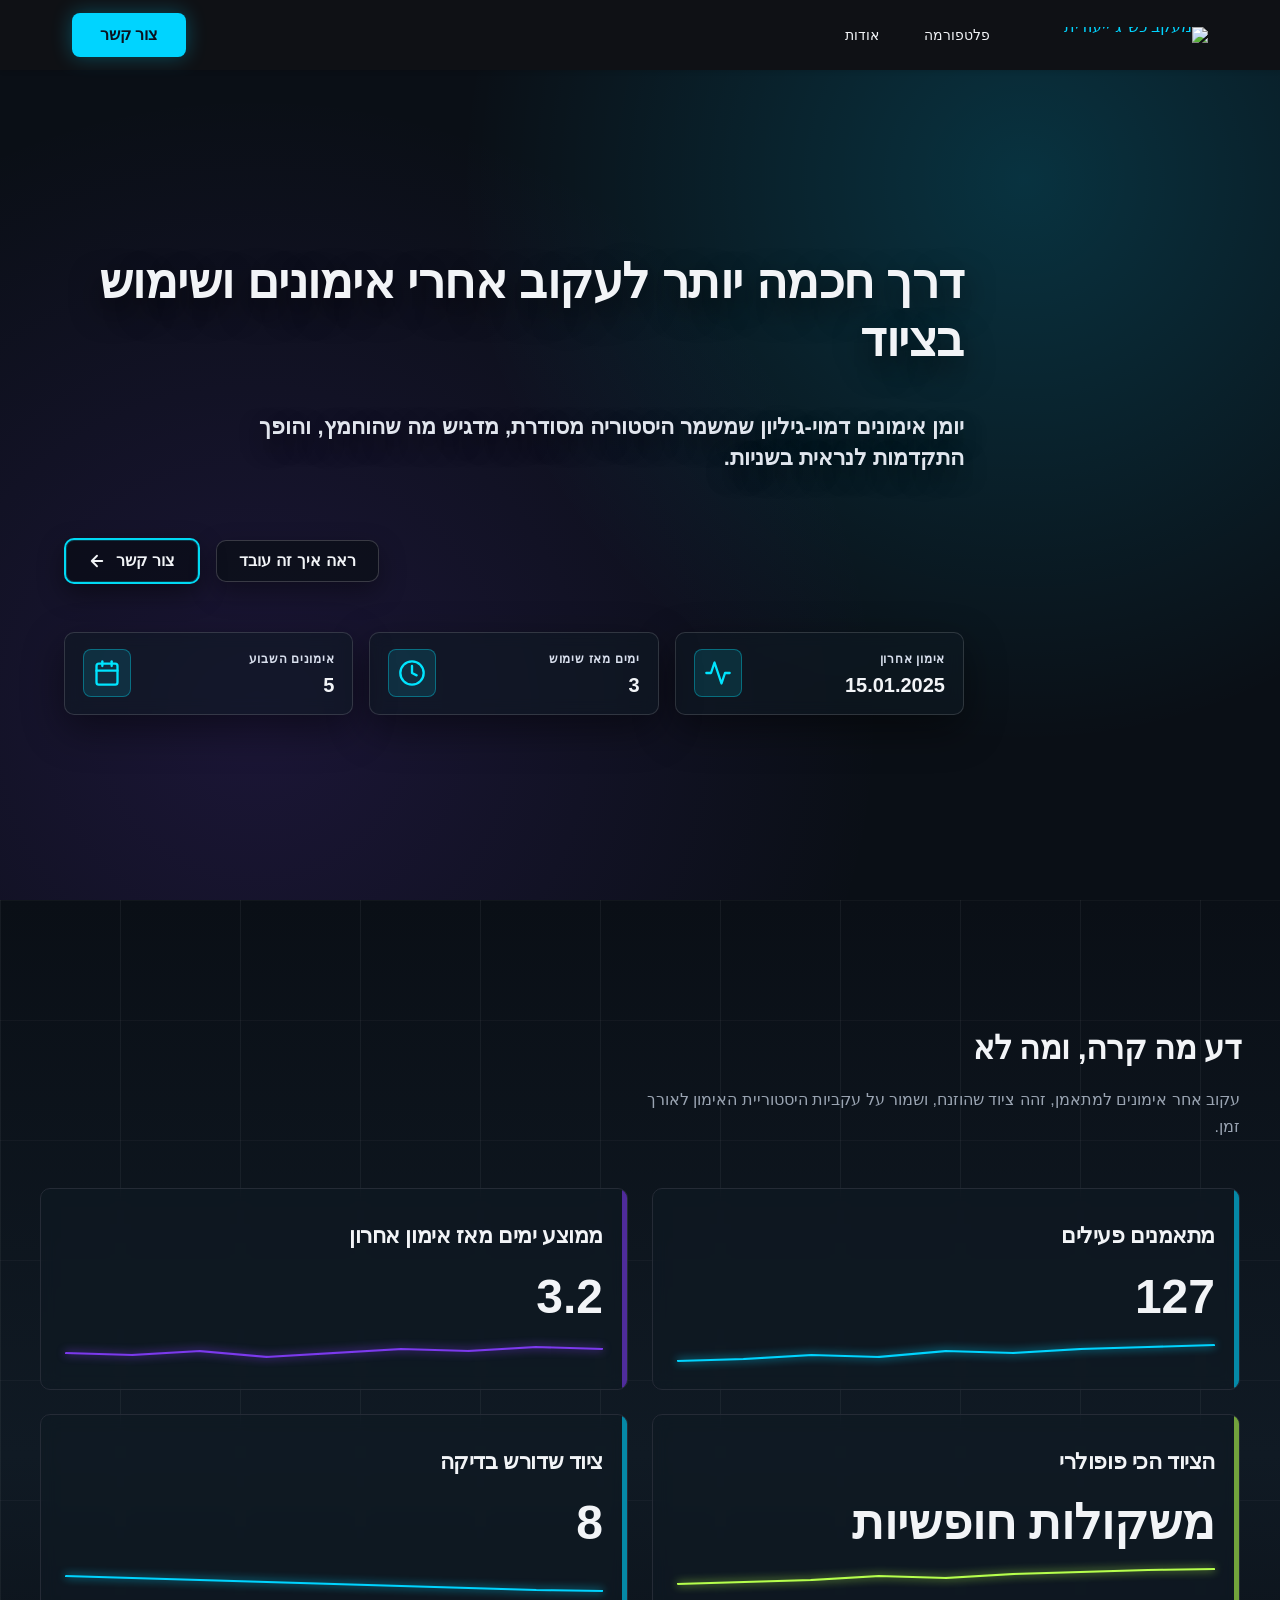
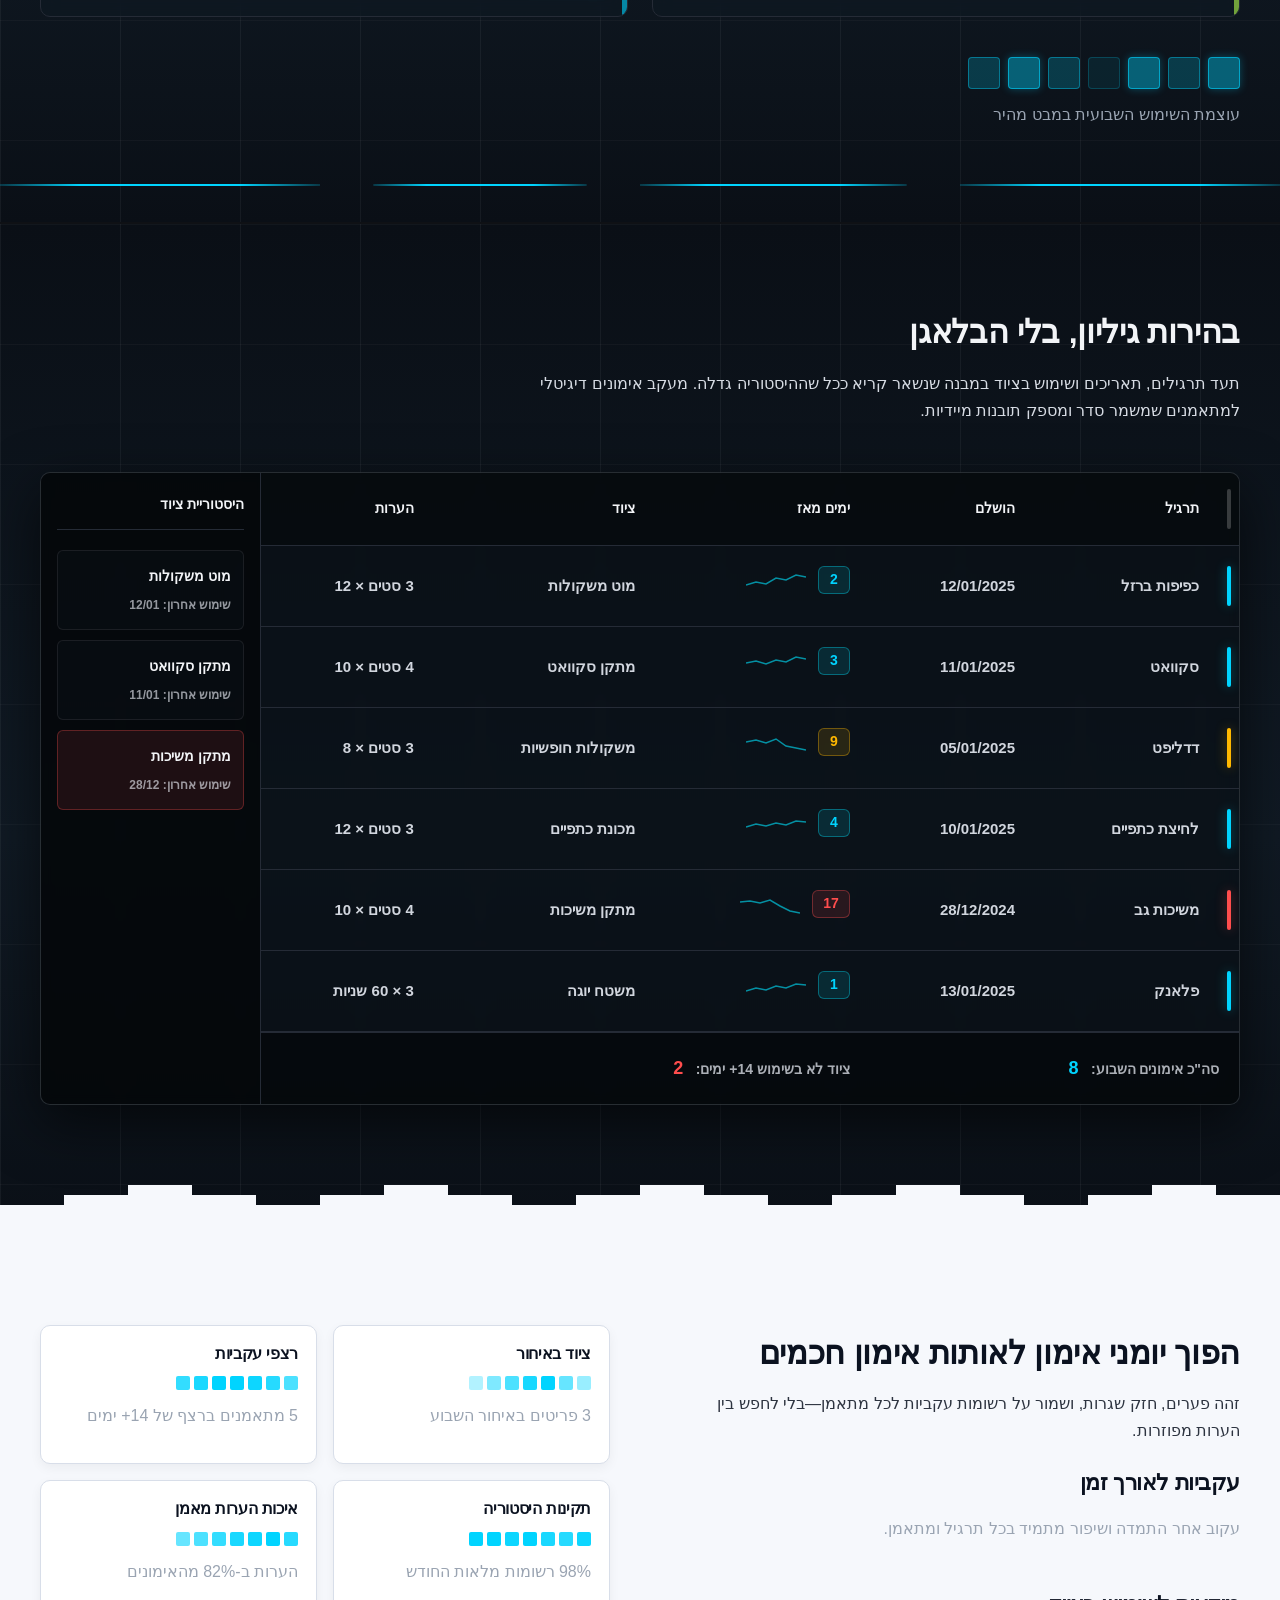
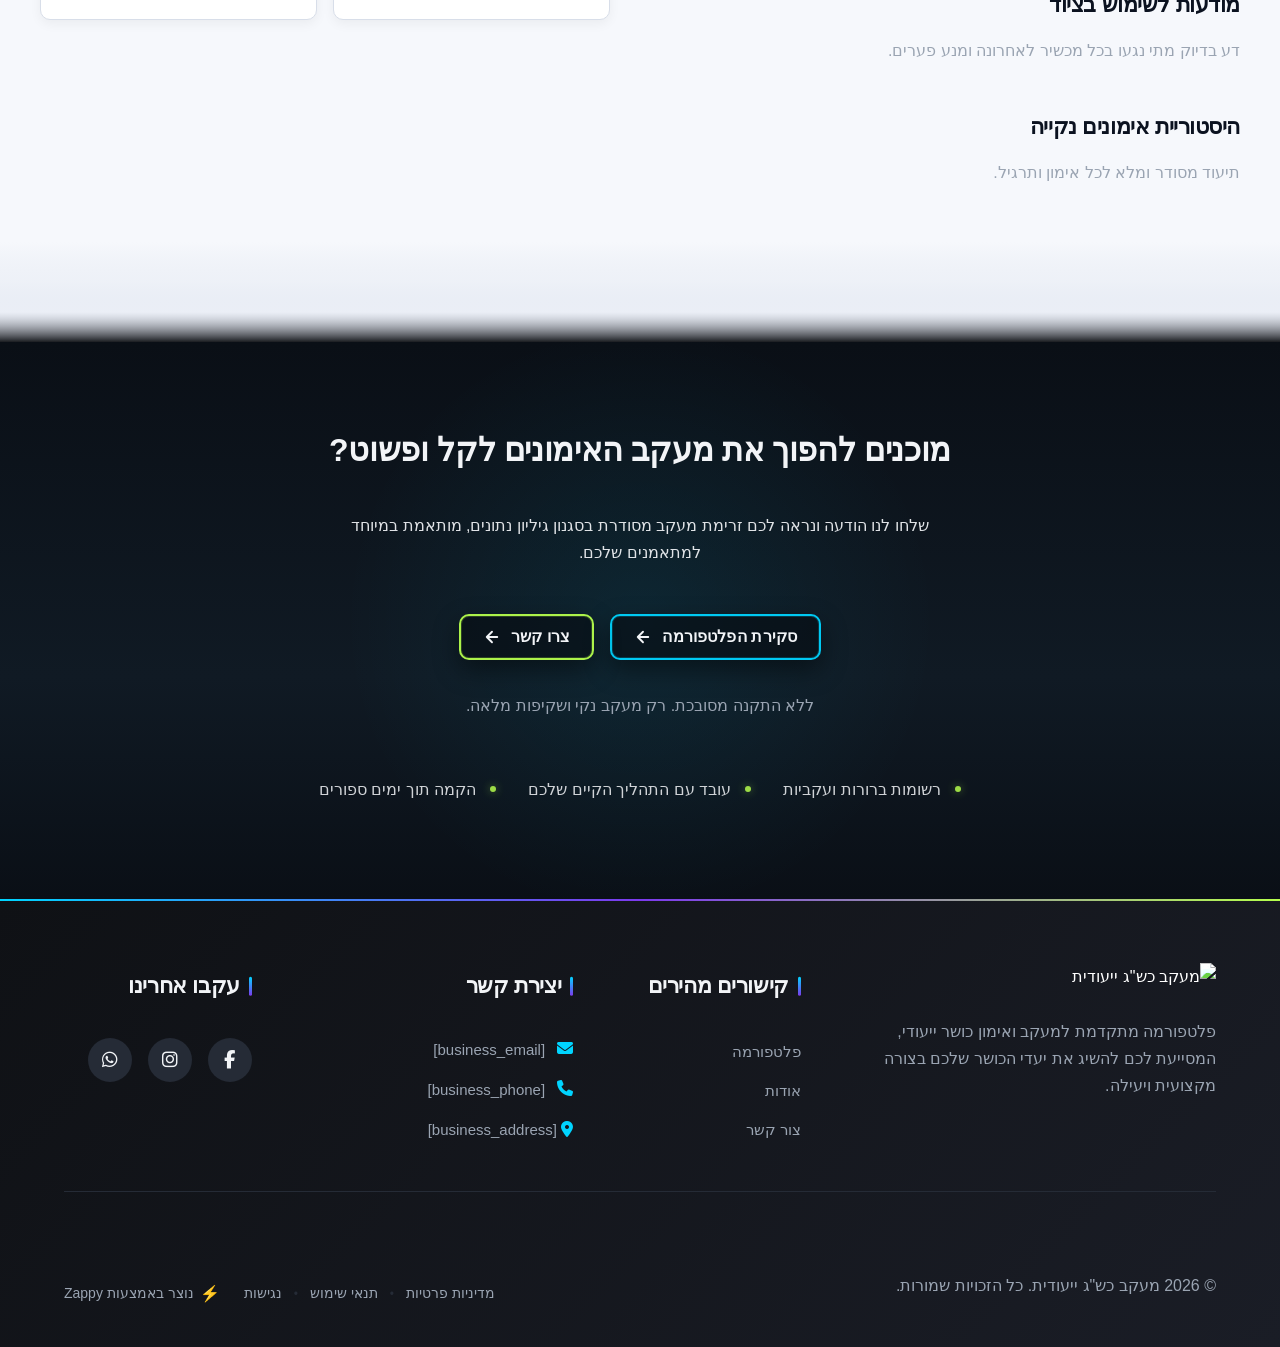
==== commit a8d2f4fb: "Background sync: Progressive GitHub Sync" ====
--- a/index.html
+++ b/index.html
@@ -238,10 +238,296 @@
     <link rel="icon" type="image/png" sizes="512x512" href="/assets/favicon-512x512.png">
     <link rel="apple-touch-icon" href="/assets/apple-touch-icon.png">
     <!-- Cookie Consent -->
-    <link rel="stylesheet" href="https://cdn.jsdelivr.net/npm/vanilla-cookieconsent@3/dist/cookieconsent.css" />
+    <link rel="stylesheet" href="https://cdn.jsdelivr.net/npm/vanilla-cookieconsent@3/dist/cookieconsent.css">
     <script src="https://cdn.jsdelivr.net/npm/vanilla-cookieconsent@3/dist/cookieconsent.umd.js"></script>
     <!-- Mickidum Accessibility Toolbar -->
     <script src="https://cdn.jsdelivr.net/gh/mickidum/acc_toolbar/acctoolbar/acctoolbar.min.js"></script>
+
+<style data-zappy-section-v2-css="true">
+/* V2 Regenerated Section CSS */
+.index-hero-section {
+  position: relative;
+  width: 100%;
+  min-height: 100vh;
+  display: flex;
+  align-items: center;
+  justify-content: center;
+  overflow: visible;
+  isolation: isolate;
+  background-color: #0A0F16;
+}
+
+.index-hero-section__bg-wrapper {
+  position: absolute;
+  inset: 0;
+  width: 100%;
+  height: 100%;
+  z-index: 0;
+  overflow: hidden;
+}
+
+.index-hero-section__bg-image {
+  position: absolute;
+  inset: 0;
+  width: 100%;
+  height: 100%;
+  object-fit: cover;
+  object-position: center;
+}
+
+.index-hero-section__scrim {
+  position: absolute;
+  inset: 0;
+  width: 100%;
+  height: 100%;
+  z-index: 1;
+  pointer-events: none;
+  background-color: #0A0F16;
+  background-image: 
+    radial-gradient(circle at 80% 20%, rgba(0,212,255,0.18) 0%, transparent 45%),
+    radial-gradient(circle at 20% 80%, rgba(124,58,237,0.15) 0%, transparent 50%),
+    linear-gradient(180deg, rgba(10,15,22,0.45) 0%, rgba(10,15,22,0.75) 50%, rgba(10,15,22,0.92) 100%);
+}
+
+.index-hero-section__content-wrapper {
+  position: relative;
+  z-index: 10;
+  width: 100%;
+  max-width: 1200px;
+  margin: 0 auto;
+  padding: 140px 24px 80px;
+}
+
+.index-hero-section__content {
+  display: flex;
+  flex-direction: column;
+  align-items: flex-end;
+  gap: 48px;
+  text-align: right;
+  direction: rtl;
+}
+
+.index-hero-section__text-group {
+  display: flex;
+  flex-direction: column;
+  gap: 20px;
+  max-width: 900px;
+}
+
+.index-hero-section__headline {
+  font-size: 56px;
+  font-weight: 900;
+  letter-spacing: -0.01em;
+  line-height: 1.05;
+  color: var(--text-light);
+  text-shadow: 0 12px 30px rgba(0,0,0,0.70);
+  margin: 0;
+}
+
+.index-hero-section__subtitle {
+  font-size: 20px;
+  font-weight: 700;
+  letter-spacing: 0.00em;
+  line-height: 1.35;
+  color: rgba(243,247,255,0.92);
+  text-shadow: 0 10px 22px rgba(0,0,0,0.65);
+  margin: 0;
+  max-width: 720px;
+}
+
+.index-hero-section__cta-group {
+  display: flex;
+  flex-direction: row-reverse;
+  align-items: center;
+  gap: 16px;
+  flex-wrap: wrap;
+}
+
+.index-hero-section__btn {
+  display: inline-flex;
+  align-items: center;
+  justify-content: center;
+  gap: 10px;
+  padding: 12px 22px;
+  border-radius: 10px;
+  font-weight: 800;
+  letter-spacing: 0.01em;
+  line-height: 1;
+  font-size: 16px;
+  text-decoration: none;
+  transition: transform 220ms ease, box-shadow 220ms ease, background-color 220ms ease, border-color 220ms ease;
+  cursor: pointer;
+  white-space: nowrap;
+}
+
+.index-hero-section__btn--primary {
+  background: rgba(6,10,16,0.55);
+  color: var(--text-light);
+  border: 2px solid rgba(0,229,255,0.95);
+  box-shadow: 0 0 0 1px rgba(0,229,255,0.20) inset, 0 10px 26px rgba(0,0,0,0.45);
+}
+
+.index-hero-section__btn--primary:hover {
+  transform: translateY(-2px);
+  box-shadow: 0 0 0 1px rgba(0,229,255,0.30) inset, 0 14px 32px rgba(0,0,0,0.55), 0 0 28px rgba(0,229,255,0.22);
+  background: rgba(6,10,16,0.70);
+  border-color: rgba(0,229,255,1);
+}
+
+.index-hero-section__btn--secondary {
+  background: rgba(10,15,22,0.70);
+  color: var(--text-light);
+  border: 1px solid rgba(255,255,255,0.18);
+  box-shadow: 0 10px 26px rgba(0,0,0,0.35);
+}
+
+.index-hero-section__btn--secondary:hover {
+  transform: translateY(-2px);
+  box-shadow: 0 14px 32px rgba(0,0,0,0.45);
+  background: rgba(10,15,22,0.85);
+  border-color: rgba(255,255,255,0.28);
+}
+
+.index-hero-section__metrics-grid {
+  display: grid;
+  grid-template-columns: repeat(3, 1fr);
+  gap: 16px;
+  width: 100%;
+  max-width: 900px;
+}
+
+.index-hero-section__metric-card {
+  display: flex;
+  flex-direction: row-reverse;
+  align-items: center;
+  gap: 14px;
+  padding: 16px 18px;
+  background: rgba(16,26,36,0.55);
+  backdrop-filter: blur(8px);
+  border: 1px solid rgba(255,255,255,0.14);
+  border-radius: 10px;
+  box-shadow: 0 14px 40px rgba(0,0,0,0.45);
+  transition: transform 220ms ease, box-shadow 220ms ease, background-color 220ms ease;
+}
+
+.index-hero-section__metric-card:hover {
+  transform: translateY(-4px);
+  box-shadow: 0 18px 50px rgba(0,0,0,0.55);
+  background: rgba(16,26,36,0.65);
+}
+
+.index-hero-section__metric-icon {
+  display: flex;
+  align-items: center;
+  justify-content: center;
+  width: 48px;
+  height: 48px;
+  border-radius: 8px;
+  background: rgba(0,229,255,0.12);
+  border: 1px solid rgba(0,229,255,0.35);
+  color: #00E5FF;
+  flex-shrink: 0;
+}
+
+.index-hero-section__metric-icon svg {
+  display: block;
+}
+
+.index-hero-section__metric-content {
+  display: flex;
+  flex-direction: column;
+  gap: 4px;
+  text-align: right;
+  flex: 1;
+  min-width: 0;
+}
+
+.index-hero-section__metric-label {
+  font-size: 12px;
+  font-weight: 900;
+  letter-spacing: 0.06em;
+  text-transform: uppercase;
+  color: rgba(234,241,255,0.92);
+  margin: 0;
+}
+
+.index-hero-section__metric-value {
+  font-size: 20px;
+  font-weight: 800;
+  line-height: 1.25;
+  color: var(--text-light);
+  margin: 0;
+  font-variant-numeric: tabular-nums;
+  font-feature-settings: 'tnum' 1;
+}
+
+@media (max-width: 768px) {
+  .index-hero-section {
+    min-height: 100vh;
+  }
+  
+  .index-hero-section__content-wrapper {
+    padding: 120px 16px 60px;
+  }
+  
+  .index-hero-section__content {
+    gap: 36px;
+  }
+  
+  .index-hero-section__text-group {
+    gap: 16px;
+  }
+  
+  .index-hero-section__headline {
+    font-size: 36px;
+    line-height: 1.1;
+  }
+  
+  .index-hero-section__subtitle {
+    font-size: 17px;
+    line-height: 1.45;
+  }
+  
+  .index-hero-section__cta-group {
+    width: 100%;
+    gap: 12px;
+  }
+  
+  .index-hero-section__btn {
+    flex: 1;
+    min-width: 140px;
+    padding: 14px 18px;
+    font-size: 15px;
+  }
+  
+  .index-hero-section__metrics-grid {
+    grid-template-columns: 1fr !important;
+    gap: 12px;
+  }
+  
+  .index-hero-section__metric-card {
+    padding: 14px 16px;
+  }
+  
+  .index-hero-section__metric-icon {
+    width: 42px;
+    height: 42px;
+  }
+  
+  .index-hero-section__metric-icon svg {
+    width: 24px;
+    height: 24px;
+  }
+  
+  .index-hero-section__metric-label {
+    font-size: 11px;
+  }
+  
+  .index-hero-section__metric-value {
+    font-size: 18px;
+  }
+}
+</style>
     <link rel="stylesheet" href="/styles.css">
 
     <style id="zappy-dropdown-submenu-styles">
@@ -317,7 +603,7 @@
   <div class="nav-container">
     <div class="nav-brand">
       <a href="/" class="logo-link">
-        <img src="/assets/business-logo.webp" alt="מעקב כש&quot;ג ייעודית" class="logo" />
+        <img src="/assets/business-logo.webp" alt="מעקב כש&quot;ג ייעודית" class="logo">
       </a>
     </div>
     
@@ -330,40 +616,71 @@
 </nav>
   
   <main>
-    <section class="index-hero-section" data-layout-spec="בית-hero" data-hero-type="fullscreen-scrim">
-  <div class="index-hero-section__bg-wrapper" data-preserve-bg="0">
-    <img data-hero-bg="true" data-placeholder="index-hero-bg" data-context="A cinematic, dark-toned fitness tracking dashboard scene: a sleek modern gym environment at night with dramatic blue-cyan neon accent lighting, showing a minimalist workout space with high-tech equipment (smart dumbbells, digital tracking screens), dark surfaces with subtle grid patterns, and ambient glow from digital displays. The scene should feel like a premium control center for fitness tracking, with a sophisticated tech aesthetic. Shot from a wide angle to show depth and space, with strong contrast between dark shadows and cyan/blue highlights. Ultra-modern, professional, and slightly futuristic mood." width="1920" height="1080" src="/assets/site-index-hero-bg.webp" alt="מרכז מעקב אימונים מתקדם עם תאורת ניאון כחולה" class="index-hero-section__bg-image">
+    <section class="index-hero-section" data-layout-spec="בית-hero" data-hero-type="fullscreen-scrim" data-zappy-section="true">
+  <div class="index-hero-section__bg-wrapper">
+    <img data-hero-bg="true" alt="מרכז מעקב אימונים מתקדם עם תאורת ניאון כחולה" class="index-hero-section__bg-image" src="/assets/site-index-hero-bg.webp" data-placeholder="index-hero-bg" data-context="A cinematic, dark-toned fitness tracking dashboard scene: a sleek modern gym environment at night with dramatic blue-cyan neon accent lighting, showing a minimalist workout space with high-tech equipment (smart dumbbells, digital tracking screens), dark surfaces with subtle grid patterns, and ambient glow from digital displays. The scene should feel like a premium control center for fitness tracking, with a sophisticated tech aesthetic. Shot from a wide angle to show depth and space, with strong contrast between dark shadows and cyan/blue highlights. Ultra-modern, professional, and slightly futuristic mood." style="width: 100%; height: 100%; object-fit: cover; object-position: center;" data-zappy-editable-image="true">
   </div>
   
-  <div class="index-hero-section__scrim" aria-hidden="true"></div>
+  <div class="index-hero-section__scrim"></div>
   
   <div class="index-hero-section__content-wrapper">
-    <div class="index-hero-section__overlay-group">
-      <h1 class="index-hero-section__headline">דרך חכמה יותר לעקוב אחרי אימונים ושימוש בציוד</h1>
-      <h3 class="index-hero-section__subtitle">יומן אימונים דמוי-גיליון שמשמר היסטוריה מסודרת, מדגיש מה שהוחמץ, והופך התקדמות לנראית בשניות.</h3>
-      
-      <div class="index-hero-section__cta-row">
-        <a href="/contact" class="index-hero-section__btn-primary">
+    <div class="index-hero-section__content">
+      <div class="index-hero-section__text-group">
+        <h1 class="index-hero-section__headline">דרך חכמה יותר לעקוב אחרי אימונים ושימוש בציוד</h1>
+        <h3 class="index-hero-section__subtitle">יומן אימונים דמוי-גיליון שמשמר היסטוריה מסודרת, מדגיש מה שהוחמץ, והופך התקדמות לנראית בשניות.</h3>
+      </div>
+      
+      <div class="index-hero-section__cta-group">
+        <a href="/contact" class="index-hero-section__btn index-hero-section__btn--primary">
           <span>צור קשר</span>
-          <i class="fas fa-arrow-left" aria-hidden="true"></i>
+          <svg width="18" height="18" viewBox="0 0 24 24" fill="none" stroke="currentColor" stroke-width="2.5" stroke-linecap="round" stroke-linejoin="round">
+            <path d="M5 12h14M12 5l-7 7 7 7"></path>
+          </svg>
         </a>
-        <a href="/platform" class="index-hero-section__btn-secondary">
+        <a href="/platform" class="index-hero-section__btn index-hero-section__btn--secondary">
           <span>ראה איך זה עובד</span>
         </a>
       </div>
       
-      <div class="index-hero-section__kpi-cluster">
-        <div class="index-hero-section__kpi-chip">
-          <span class="index-hero-section__kpi-label">אימון אחרון</span>
-          <span class="index-hero-section__kpi-value">15.01.2025</span>
-        </div>
-        <div class="index-hero-section__kpi-chip">
-          <span class="index-hero-section__kpi-label">ימים מאז שימוש</span>
-          <span class="index-hero-section__kpi-value">4</span>
-        </div>
-        <div class="index-hero-section__kpi-chip">
-          <span class="index-hero-section__kpi-label">אימונים השבוע</span>
-          <span class="index-hero-section__kpi-value">3</span>
+      <div class="index-hero-section__metrics-grid">
+        <div class="index-hero-section__metric-card">
+          <div class="index-hero-section__metric-icon">
+            <svg data-element-type="icon" data-icon-type="svg" width="28" height="28" viewBox="0 0 24 24" fill="none" stroke="currentColor" stroke-width="2" stroke-linecap="round" stroke-linejoin="round">
+              <path d="M22 12h-4l-3 9L9 3l-3 9H2"></path>
+            </svg>
+          </div>
+          <div class="index-hero-section__metric-content">
+            <div class="index-hero-section__metric-label">אימון אחרון</div>
+            <div class="index-hero-section__metric-value">15.01.2025</div>
+          </div>
+        </div>
+        
+        <div class="index-hero-section__metric-card">
+          <div class="index-hero-section__metric-icon">
+            <svg data-element-type="icon" data-icon-type="svg" width="28" height="28" viewBox="0 0 24 24" fill="none" stroke="currentColor" stroke-width="2" stroke-linecap="round" stroke-linejoin="round">
+              <circle cx="12" cy="12" r="10"></circle>
+              <polyline points="12 6 12 12 16 14"></polyline>
+            </svg>
+          </div>
+          <div class="index-hero-section__metric-content">
+            <div class="index-hero-section__metric-label">ימים מאז שימוש</div>
+            <div class="index-hero-section__metric-value">3</div>
+          </div>
+        </div>
+        
+        <div class="index-hero-section__metric-card">
+          <div class="index-hero-section__metric-icon">
+            <svg data-element-type="icon" data-icon-type="svg" width="28" height="28" viewBox="0 0 24 24" fill="none" stroke="currentColor" stroke-width="2" stroke-linecap="round" stroke-linejoin="round">
+              <rect x="3" y="4" width="18" height="18" rx="2" ry="2"></rect>
+              <line x1="16" y1="2" x2="16" y2="6"></line>
+              <line x1="8" y1="2" x2="8" y2="6"></line>
+              <line x1="3" y1="10" x2="21" y2="10"></line>
+            </svg>
+          </div>
+          <div class="index-hero-section__metric-content">
+            <div class="index-hero-section__metric-label">אימונים השבוע</div>
+            <div class="index-hero-section__metric-value">5</div>
+          </div>
         </div>
       </div>
     </div>
@@ -742,7 +1059,7 @@
   <div class="footer-container">
     <div class="footer-top">
       <div class="footer-column footer-about">
-        <img src="/assets/business-logo.webp" alt="מעקב כש&quot;ג ייעודית" class="logo" />
+        <img src="/assets/business-logo.webp" alt="מעקב כש&quot;ג ייעודית" class="logo">
         <p class="footer-description">פלטפורמה מתקדמת למעקב ואימון כושר ייעודי, המסייעת לכם להשיג את יעדי הכושר שלכם בצורה מקצועית ויעילה.</p>
       </div>
       
--- a/styles.css
+++ b/styles.css
@@ -6186,6 +6186,293 @@
   body.accessibility-widget-visible div[id*="mic-access-tool-box"],
   body.accessibility-widget-visible ._access-menu {
     display: none !important;
+  }
+}
+
+/* ═══════════════════════════════════════════════════════════
+   V2 REGENERATED SECTION CSS (בית-hero)
+   Added: 2026-03-08T15:25:02.647Z
+   ═══════════════════════════════════════════════════════════ */
+.index-hero-section {
+  position: relative;
+  width: 100%;
+  min-height: 100vh;
+  display: flex;
+  align-items: center;
+  justify-content: center;
+  overflow: visible;
+  isolation: isolate;
+  background-color: #0A0F16;
+}
+
+.index-hero-section__bg-wrapper {
+  position: absolute;
+  inset: 0;
+  width: 100%;
+  height: 100%;
+  z-index: 0;
+  overflow: hidden;
+}
+
+.index-hero-section__bg-image {
+  position: absolute;
+  inset: 0;
+  width: 100%;
+  height: 100%;
+  object-fit: cover;
+  object-position: center;
+}
+
+.index-hero-section__scrim {
+  position: absolute;
+  inset: 0;
+  width: 100%;
+  height: 100%;
+  z-index: 1;
+  pointer-events: none;
+  background-color: #0A0F16;
+  background-image: 
+    radial-gradient(circle at 80% 20%, rgba(0,212,255,0.18) 0%, transparent 45%),
+    radial-gradient(circle at 20% 80%, rgba(124,58,237,0.15) 0%, transparent 50%),
+    linear-gradient(180deg, rgba(10,15,22,0.45) 0%, rgba(10,15,22,0.75) 50%, rgba(10,15,22,0.92) 100%);
+}
+
+.index-hero-section__content-wrapper {
+  position: relative;
+  z-index: 10;
+  width: 100%;
+  max-width: 1200px;
+  margin: 0 auto;
+  padding: 140px 24px 80px;
+}
+
+.index-hero-section__content {
+  display: flex;
+  flex-direction: column;
+  align-items: flex-end;
+  gap: 48px;
+  text-align: right;
+  direction: rtl;
+}
+
+.index-hero-section__text-group {
+  display: flex;
+  flex-direction: column;
+  gap: 20px;
+  max-width: 900px;
+}
+
+.index-hero-section__headline {
+  font-size: 56px;
+  font-weight: 900;
+  letter-spacing: -0.01em;
+  line-height: 1.05;
+  color: var(--text-light);
+  text-shadow: 0 12px 30px rgba(0,0,0,0.70);
+  margin: 0;
+}
+
+.index-hero-section__subtitle {
+  font-size: 20px;
+  font-weight: 700;
+  letter-spacing: 0.00em;
+  line-height: 1.35;
+  color: rgba(243,247,255,0.92);
+  text-shadow: 0 10px 22px rgba(0,0,0,0.65);
+  margin: 0;
+  max-width: 720px;
+}
+
+.index-hero-section__cta-group {
+  display: flex;
+  flex-direction: row-reverse;
+  align-items: center;
+  gap: 16px;
+  flex-wrap: wrap;
+}
+
+.index-hero-section__btn {
+  display: inline-flex;
+  align-items: center;
+  justify-content: center;
+  gap: 10px;
+  padding: 12px 22px;
+  border-radius: 10px;
+  font-weight: 800;
+  letter-spacing: 0.01em;
+  line-height: 1;
+  font-size: 16px;
+  text-decoration: none;
+  transition: transform 220ms ease, box-shadow 220ms ease, background-color 220ms ease, border-color 220ms ease;
+  cursor: pointer;
+  white-space: nowrap;
+}
+
+.index-hero-section__btn--primary {
+  background: rgba(6,10,16,0.55);
+  color: var(--text-light);
+  border: 2px solid rgba(0,229,255,0.95);
+  box-shadow: 0 0 0 1px rgba(0,229,255,0.20) inset, 0 10px 26px rgba(0,0,0,0.45);
+}
+
+.index-hero-section__btn--primary:hover {
+  transform: translateY(-2px);
+  box-shadow: 0 0 0 1px rgba(0,229,255,0.30) inset, 0 14px 32px rgba(0,0,0,0.55), 0 0 28px rgba(0,229,255,0.22);
+  background: rgba(6,10,16,0.70);
+  border-color: rgba(0,229,255,1);
+}
+
+.index-hero-section__btn--secondary {
+  background: rgba(10,15,22,0.70);
+  color: var(--text-light);
+  border: 1px solid rgba(255,255,255,0.18);
+  box-shadow: 0 10px 26px rgba(0,0,0,0.35);
+}
+
+.index-hero-section__btn--secondary:hover {
+  transform: translateY(-2px);
+  box-shadow: 0 14px 32px rgba(0,0,0,0.45);
+  background: rgba(10,15,22,0.85);
+  border-color: rgba(255,255,255,0.28);
+}
+
+.index-hero-section__metrics-grid {
+  display: grid;
+  grid-template-columns: repeat(3, 1fr);
+  gap: 16px;
+  width: 100%;
+  max-width: 900px;
+}
+
+.index-hero-section__metric-card {
+  display: flex;
+  flex-direction: row-reverse;
+  align-items: center;
+  gap: 14px;
+  padding: 16px 18px;
+  background: rgba(16,26,36,0.55);
+  backdrop-filter: blur(8px);
+  border: 1px solid rgba(255,255,255,0.14);
+  border-radius: 10px;
+  box-shadow: 0 14px 40px rgba(0,0,0,0.45);
+  transition: transform 220ms ease, box-shadow 220ms ease, background-color 220ms ease;
+}
+
+.index-hero-section__metric-card:hover {
+  transform: translateY(-4px);
+  box-shadow: 0 18px 50px rgba(0,0,0,0.55);
+  background: rgba(16,26,36,0.65);
+}
+
+.index-hero-section__metric-icon {
+  display: flex;
+  align-items: center;
+  justify-content: center;
+  width: 48px;
+  height: 48px;
+  border-radius: 8px;
+  background: rgba(0,229,255,0.12);
+  border: 1px solid rgba(0,229,255,0.35);
+  color: #00E5FF;
+  flex-shrink: 0;
+}
+
+.index-hero-section__metric-icon svg {
+  display: block;
+}
+
+.index-hero-section__metric-content {
+  display: flex;
+  flex-direction: column;
+  gap: 4px;
+  text-align: right;
+  flex: 1;
+  min-width: 0;
+}
+
+.index-hero-section__metric-label {
+  font-size: 12px;
+  font-weight: 900;
+  letter-spacing: 0.06em;
+  text-transform: uppercase;
+  color: rgba(234,241,255,0.92);
+  margin: 0;
+}
+
+.index-hero-section__metric-value {
+  font-size: 20px;
+  font-weight: 800;
+  line-height: 1.25;
+  color: var(--text-light);
+  margin: 0;
+  font-variant-numeric: tabular-nums;
+  font-feature-settings: 'tnum' 1;
+}
+
+@media (max-width: 768px) {
+  .index-hero-section {
+    min-height: 100vh;
+  }
+  
+  .index-hero-section__content-wrapper {
+    padding: 120px 16px 60px;
+  }
+  
+  .index-hero-section__content {
+    gap: 36px;
+  }
+  
+  .index-hero-section__text-group {
+    gap: 16px;
+  }
+  
+  .index-hero-section__headline {
+    font-size: 36px;
+    line-height: 1.1;
+  }
+  
+  .index-hero-section__subtitle {
+    font-size: 17px;
+    line-height: 1.45;
+  }
+  
+  .index-hero-section__cta-group {
+    width: 100%;
+    gap: 12px;
+  }
+  
+  .index-hero-section__btn {
+    flex: 1;
+    min-width: 140px;
+    padding: 14px 18px;
+    font-size: 15px;
+  }
+  
+  .index-hero-section__metrics-grid {
+    grid-template-columns: 1fr !important;
+    gap: 12px;
+  }
+  
+  .index-hero-section__metric-card {
+    padding: 14px 16px;
+  }
+  
+  .index-hero-section__metric-icon {
+    width: 42px;
+    height: 42px;
+  }
+  
+  .index-hero-section__metric-icon svg {
+    width: 24px;
+    height: 24px;
+  }
+  
+  .index-hero-section__metric-label {
+    font-size: 11px;
+  }
+  
+  .index-hero-section__metric-value {
+    font-size: 18px;
   }
 }
 
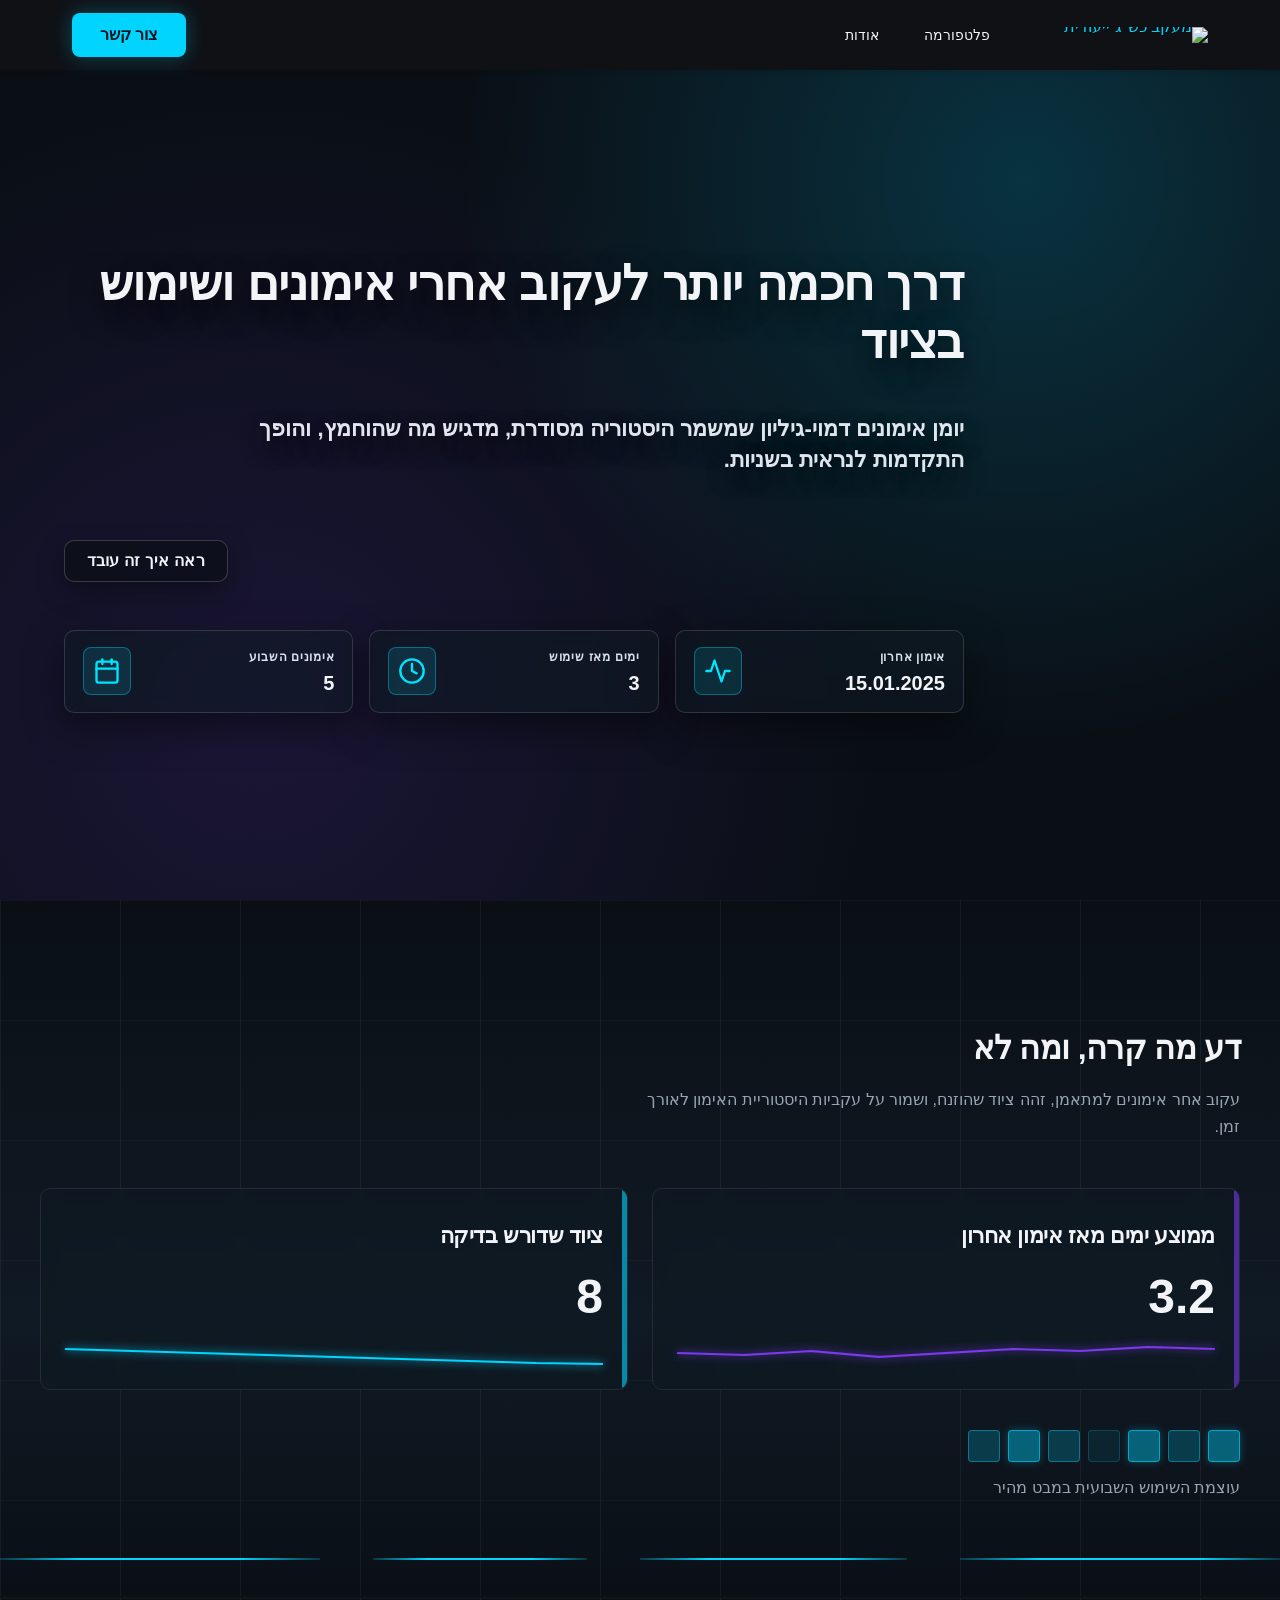
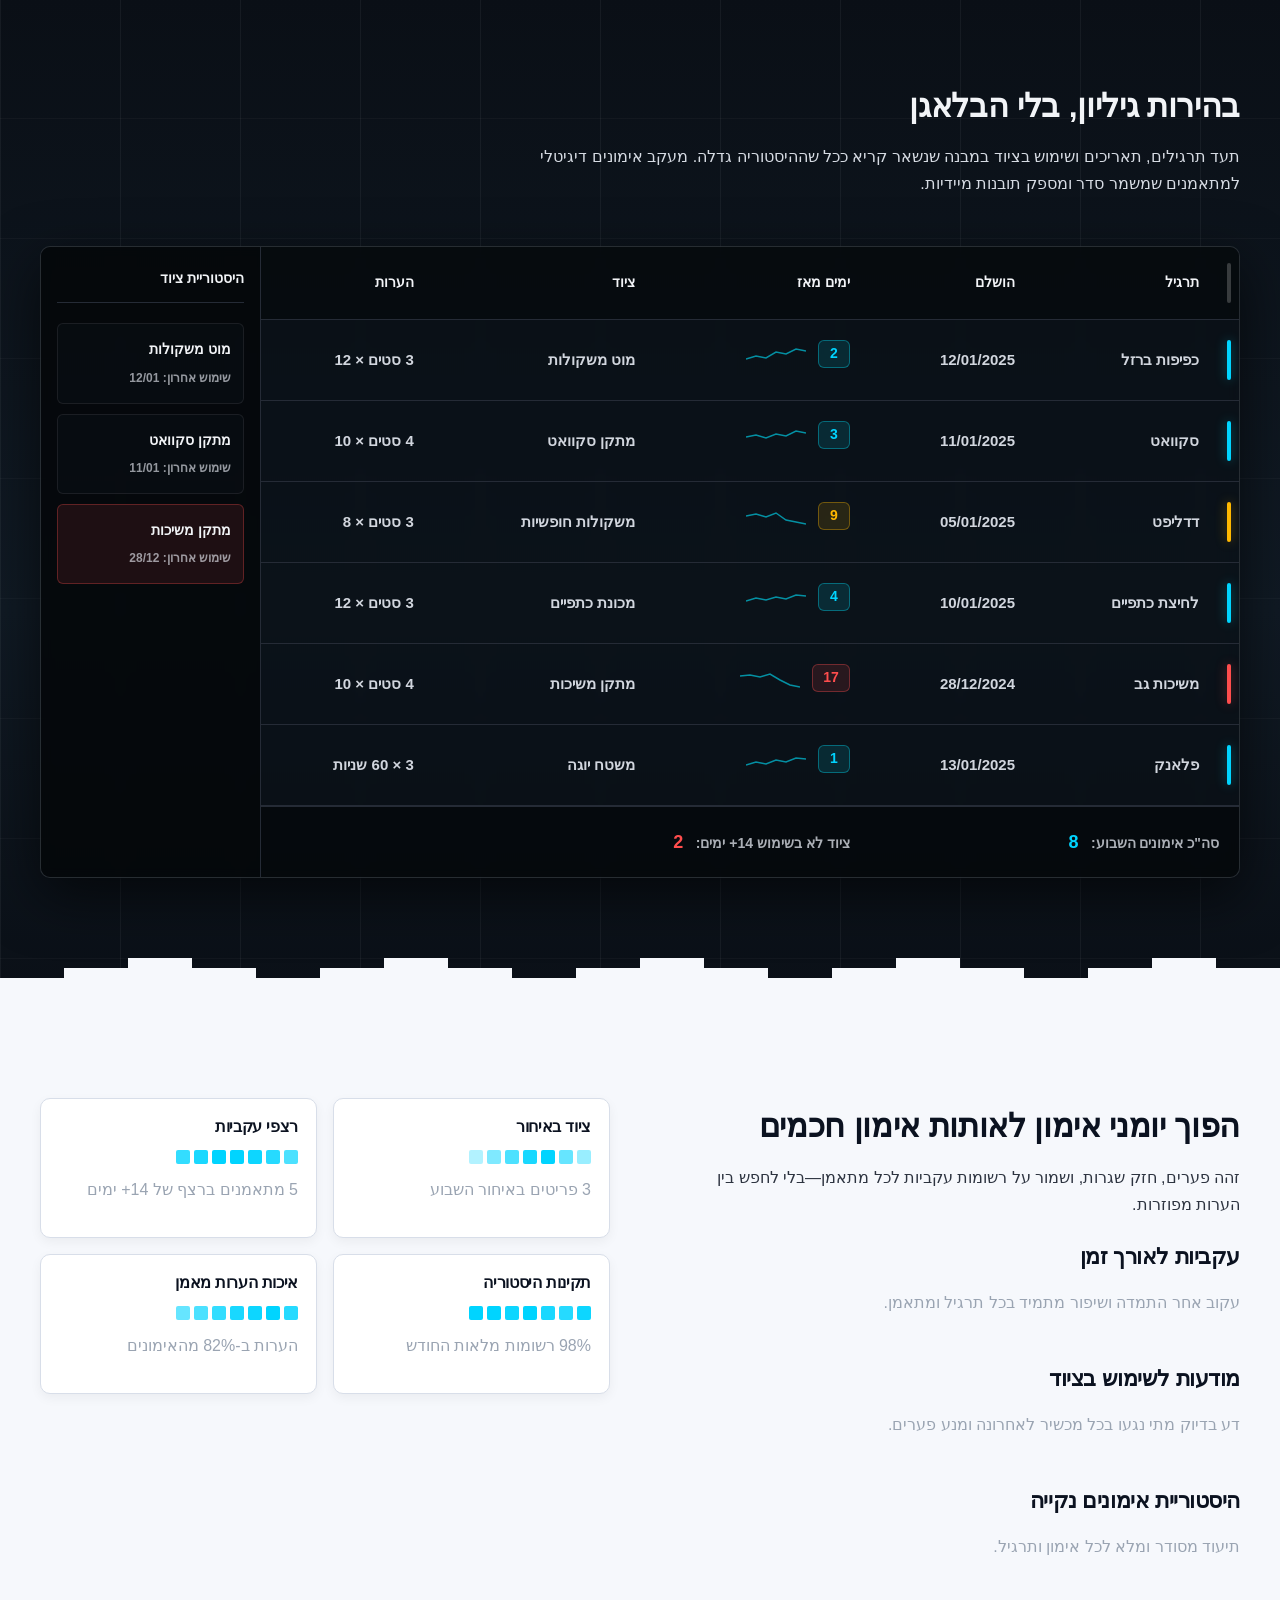
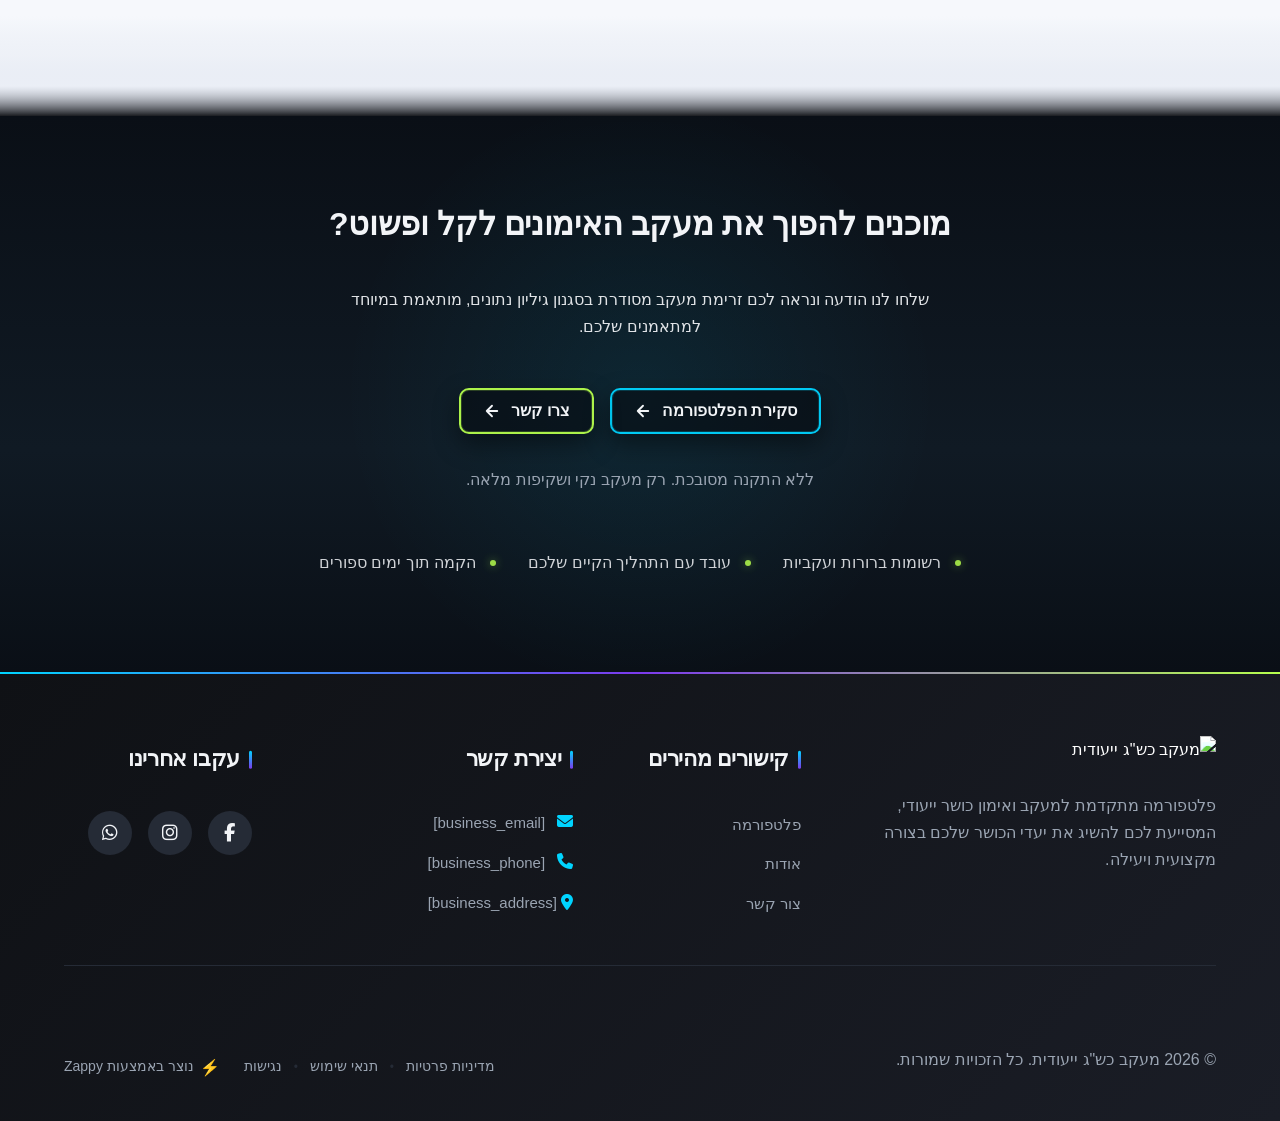
==== commit 25110467: "Background sync: Progressive GitHub Sync" ====
--- a/index.html
+++ b/index.html
@@ -631,12 +631,7 @@
       </div>
       
       <div class="index-hero-section__cta-group">
-        <a href="/contact" class="index-hero-section__btn index-hero-section__btn--primary">
-          <span>צור קשר</span>
-          <svg width="18" height="18" viewBox="0 0 24 24" fill="none" stroke="currentColor" stroke-width="2.5" stroke-linecap="round" stroke-linejoin="round">
-            <path d="M5 12h14M12 5l-7 7 7 7"></path>
-          </svg>
-        </a>
+        
         <a href="/platform" class="index-hero-section__btn index-hero-section__btn--secondary">
           <span>ראה איך זה עובד</span>
         </a>
@@ -694,51 +689,25 @@
       <p>עקוב אחר אימונים למתאמן, זהה ציוד שהוזנח, ושמור על עקביות היסטוריית האימון לאורך זמן.</p>
     </div>
 
-    <div class="index-stats-kpi-grid">
-      <div class="index-stats-kpi-tile" data-status="primary">
+    <div class="index-stats-kpi-grid zappy-vertical-grid" style="; grid-template-columns: repeat(2, minmax(0, 1fr));" data-zappy-explicit-columns="true"><div class="index-stats-kpi-tile" data-status="secondary">
         <div class="index-stats-status-bar"></div>
         <div class="index-stats-kpi-content">
-          <h3>מתאמנים פעילים</h3>
-          <div class="index-stats-kpi-value">127</div>
-          <svg class="index-stats-sparkline" data-no-icon-edit="true" aria-hidden="true" viewBox="0 0 120 24" preserveAspectRatio="none">
-            <path d="M0,20 L15,18 L30,14 L45,16 L60,10 L75,12 L90,8 L105,6 L120,4" fill="none" stroke="currentColor" stroke-width="2"></path>
-          </svg>
-        </div>
-      </div>
-
-      <div class="index-stats-kpi-tile" data-status="secondary">
-        <div class="index-stats-status-bar"></div>
-        <div class="index-stats-kpi-content">
-          <h3>ממוצע ימים מאז אימון אחרון</h3>
-          <div class="index-stats-kpi-value">3.2</div>
+          <h3 class="zappy-editable">ממוצע ימים מאז אימון אחרון</h3>
+          <div class="index-stats-kpi-value zappy-editable">3.2</div>
           <svg class="index-stats-sparkline" data-no-icon-edit="true" aria-hidden="true" viewBox="0 0 120 24" preserveAspectRatio="none">
             <path d="M0,12 L15,14 L30,10 L45,16 L60,12 L75,8 L90,10 L105,6 L120,8" fill="none" stroke="currentColor" stroke-width="2"></path>
           </svg>
         </div>
-      </div>
-
-      <div class="index-stats-kpi-tile" data-status="accent">
+      </div><div class="index-stats-kpi-tile" data-status="primary">
         <div class="index-stats-status-bar"></div>
         <div class="index-stats-kpi-content">
-          <h3>הציוד הכי פופולרי</h3>
-          <div class="index-stats-kpi-value">משקולות חופשיות</div>
-          <svg class="index-stats-sparkline" data-no-icon-edit="true" aria-hidden="true" viewBox="0 0 120 24" preserveAspectRatio="none">
-            <path d="M0,16 L15,14 L30,12 L45,8 L60,10 L75,6 L90,4 L105,2 L120,1" fill="none" stroke="currentColor" stroke-width="2"></path>
-          </svg>
-        </div>
-      </div>
-
-      <div class="index-stats-kpi-tile" data-status="primary">
-        <div class="index-stats-status-bar"></div>
-        <div class="index-stats-kpi-content">
-          <h3>ציוד שדורש בדיקה</h3>
-          <div class="index-stats-kpi-value">8</div>
+          <h3 class="zappy-editable">ציוד שדורש בדיקה</h3>
+          <div class="index-stats-kpi-value zappy-editable">8</div>
           <svg class="index-stats-sparkline" data-no-icon-edit="true" aria-hidden="true" viewBox="0 0 120 24" preserveAspectRatio="none">
             <path d="M0,8 L15,10 L30,12 L45,14 L60,16 L75,18 L90,20 L105,22 L120,23" fill="none" stroke="currentColor" stroke-width="2"></path>
           </svg>
         </div>
-      </div>
-    </div>
+      </div></div>
 
     <div class="index-stats-heat-strip-wrapper">
       <div class="index-stats-heat-strip">
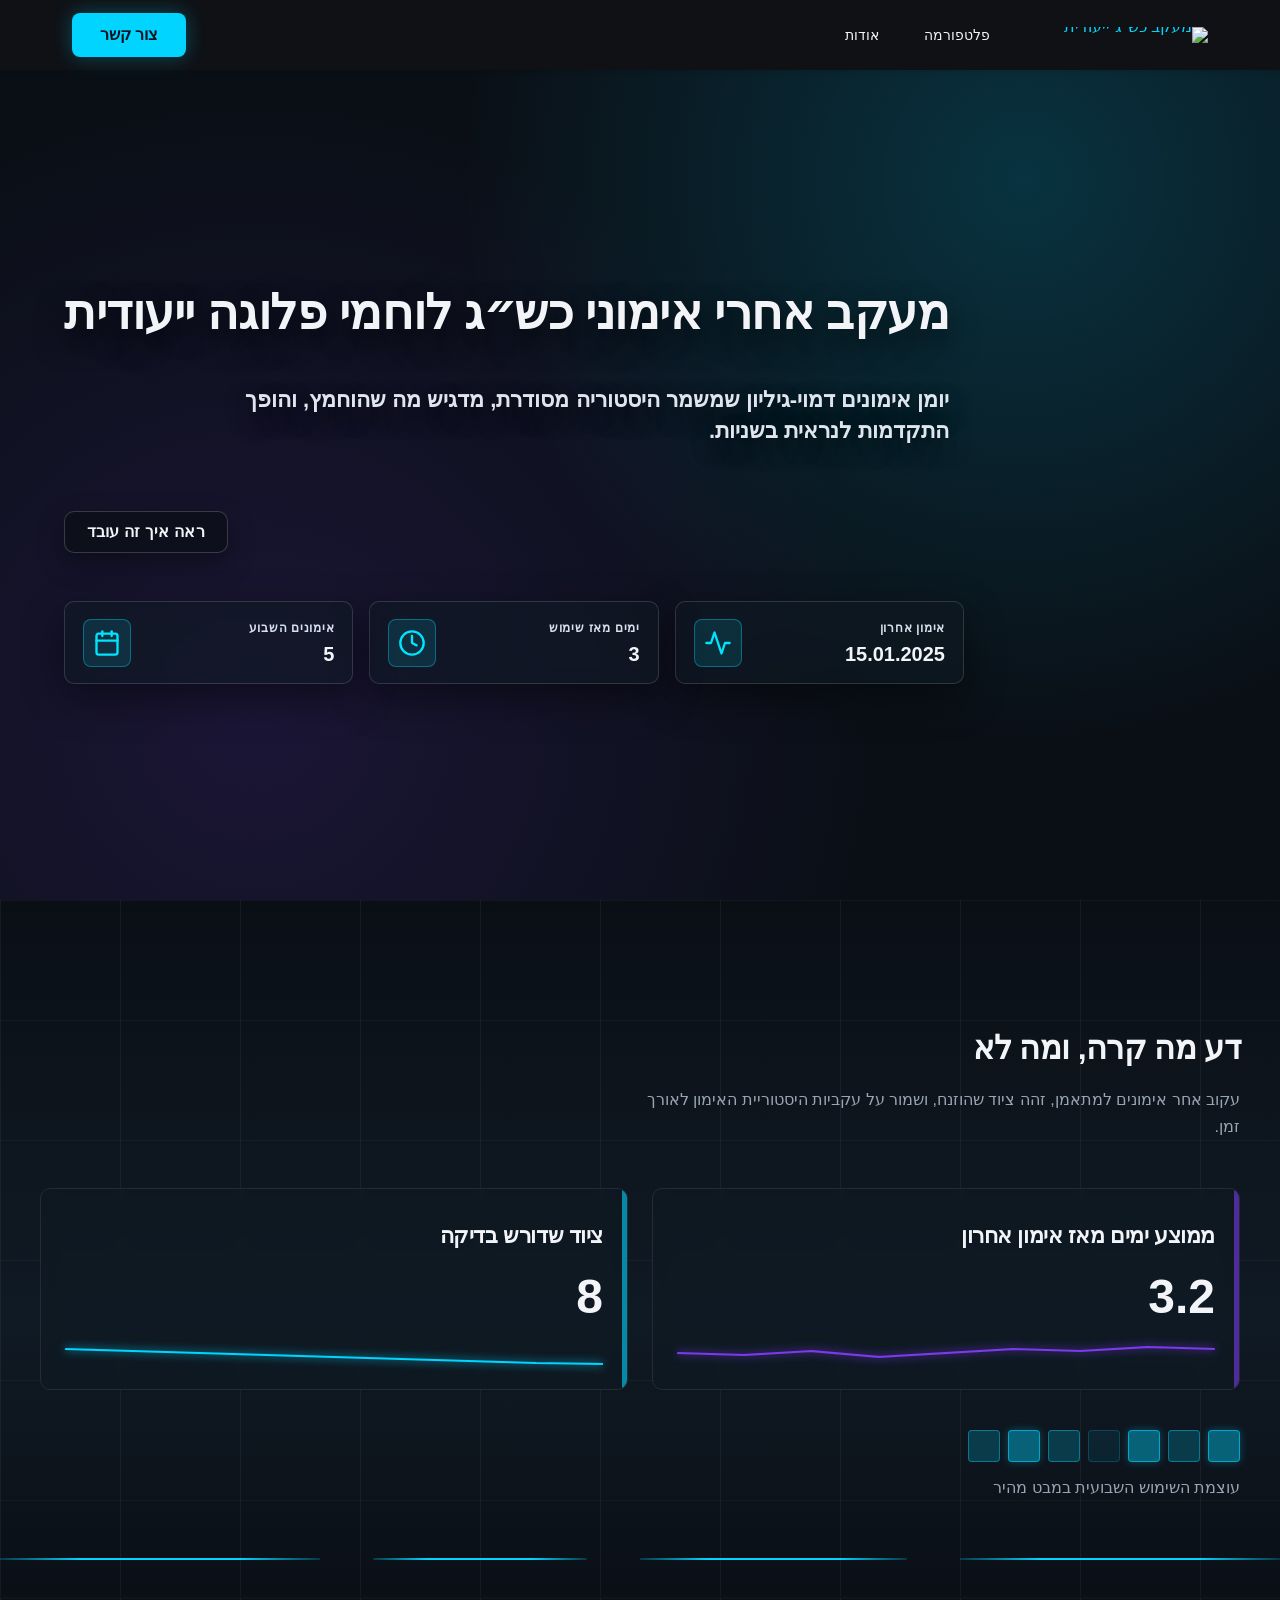
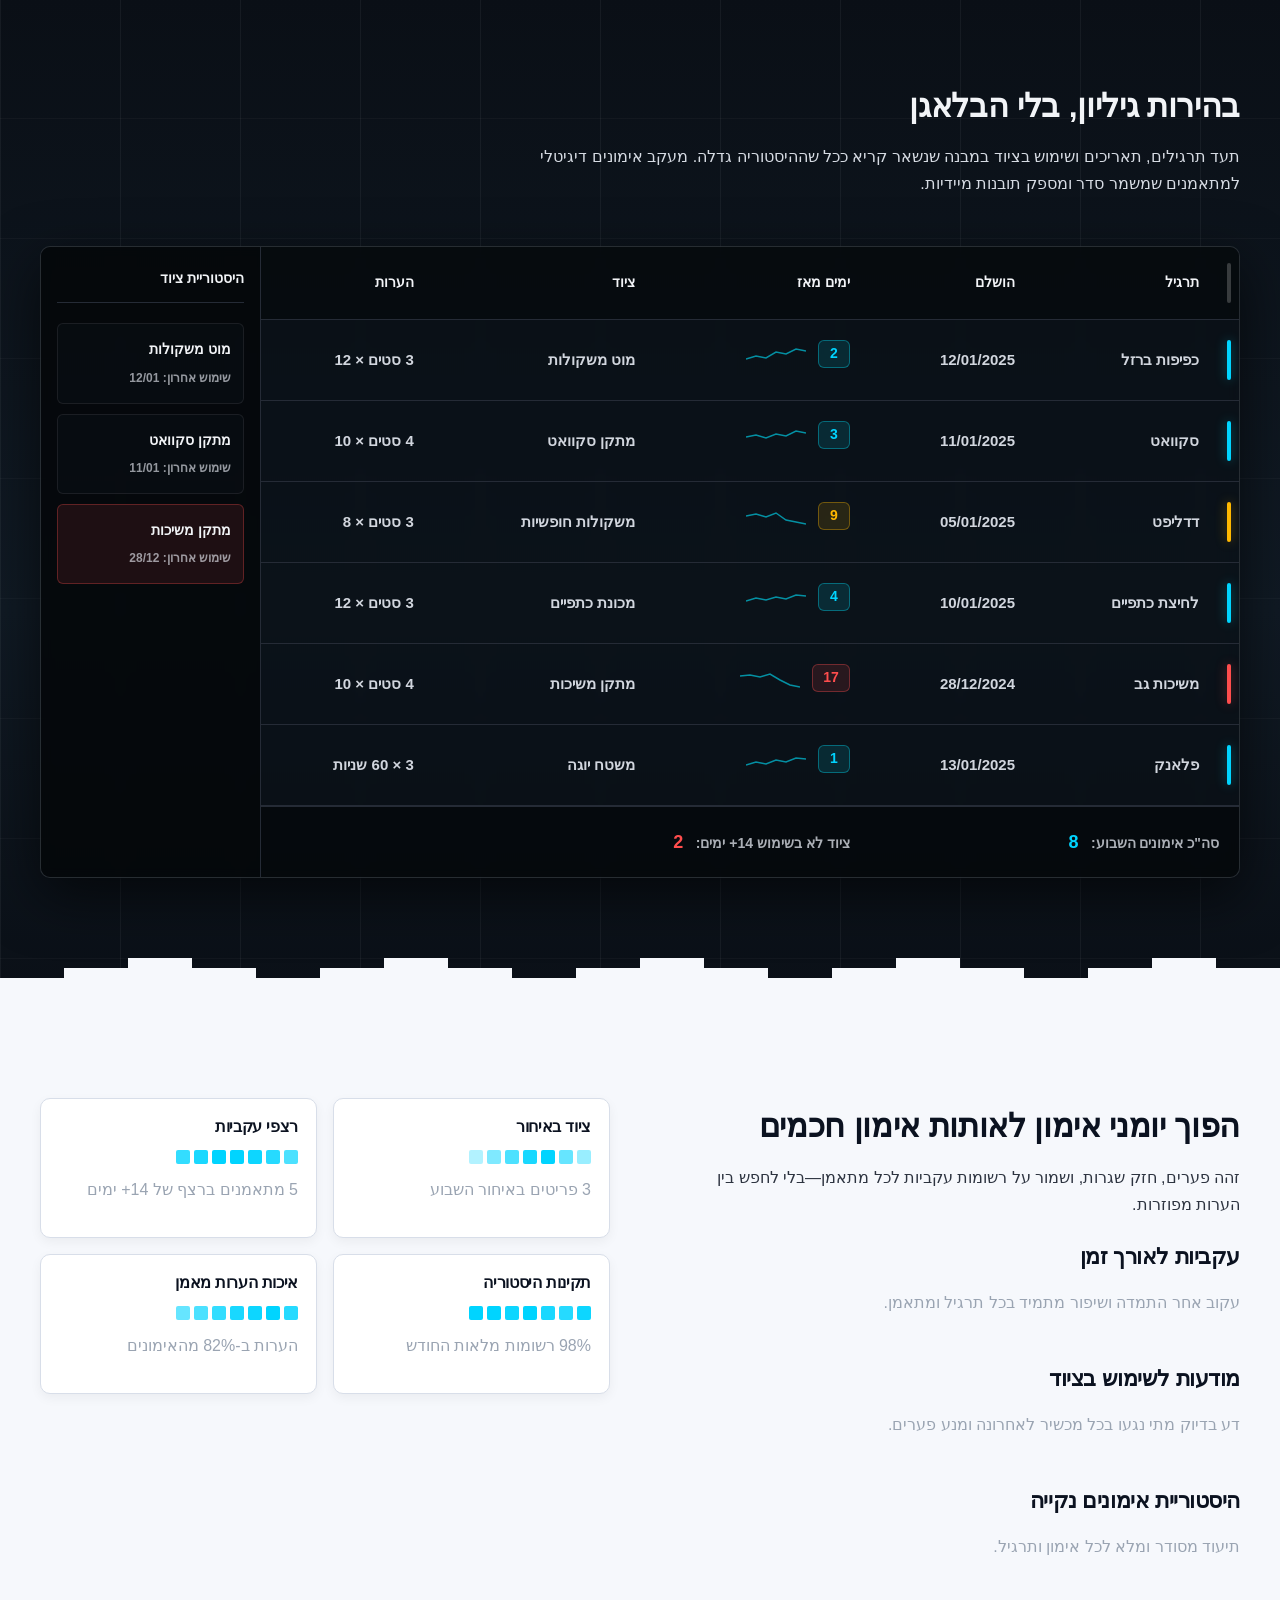
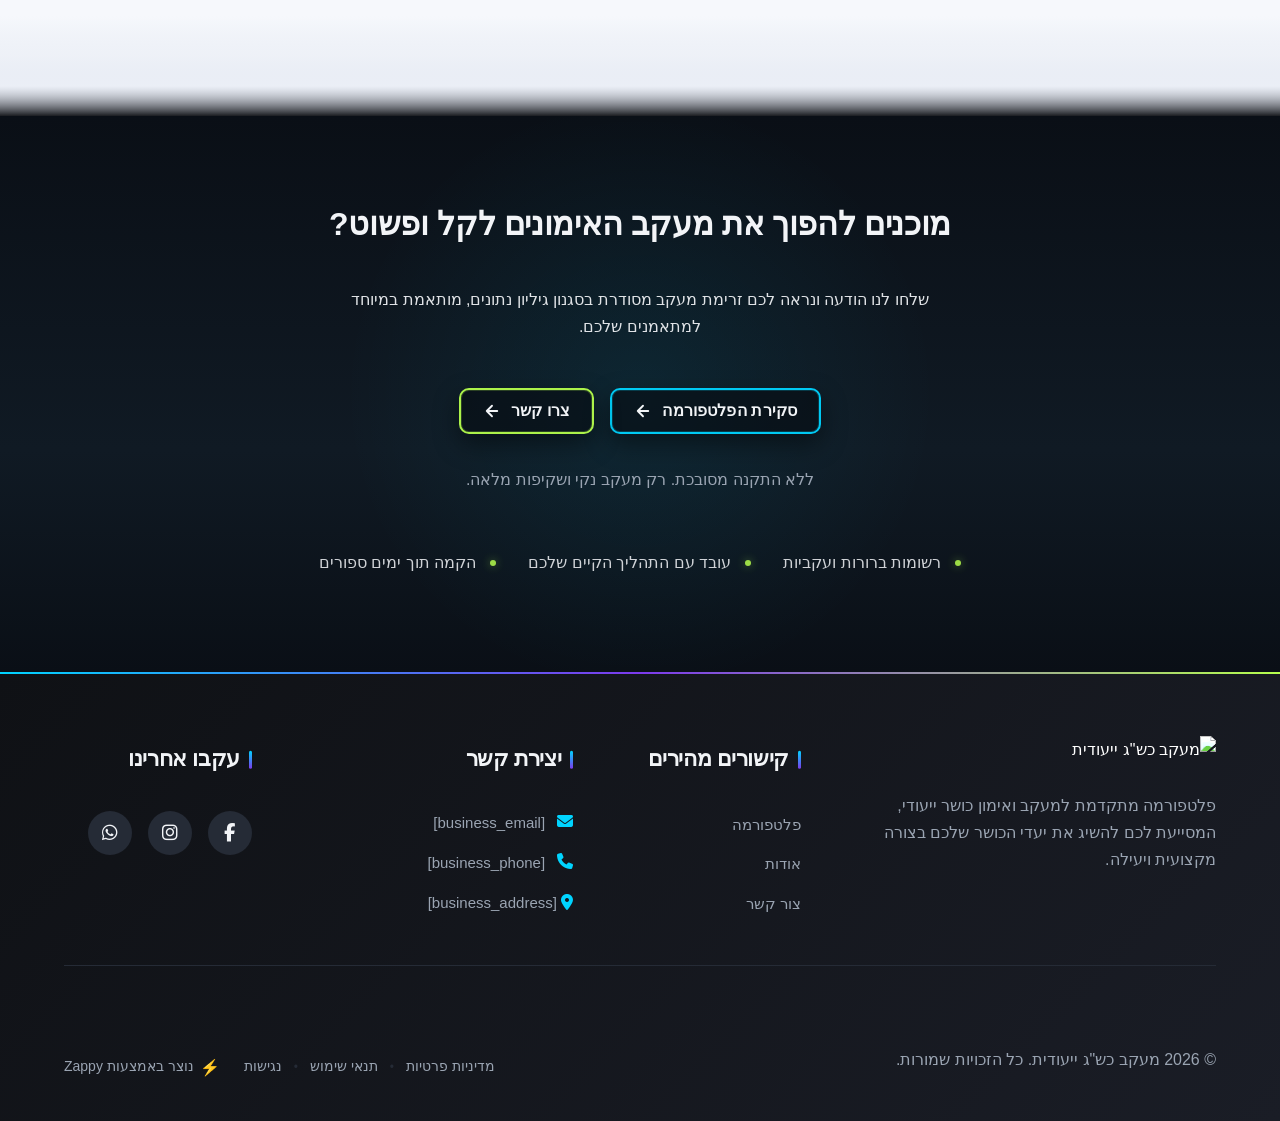
==== commit 19131125: "Background sync: Progressive GitHub Sync" ====
--- a/index.html
+++ b/index.html
@@ -616,17 +616,17 @@
 </nav>
   
   <main>
-    <section class="index-hero-section" data-layout-spec="בית-hero" data-hero-type="fullscreen-scrim" data-zappy-section="true">
+    <section class="index-hero-section" data-layout-spec="בית-hero" data-hero-type="fullscreen-scrim" data-zappy-section="true" id="zappy-section-1772983880621-3827" data-zappy-bg-type="image" data-zappy-bg-color="" data-zappy-bg-image="assets/site-index-hero-bg.webp" data-zappy-bg-overlay-color="#00d4ff" data-zappy-bg-overlay-opacity="92" data-zappy-bg-video-type="" data-zappy-bg-video-url="">
   <div class="index-hero-section__bg-wrapper">
     <img data-hero-bg="true" alt="מרכז מעקב אימונים מתקדם עם תאורת ניאון כחולה" class="index-hero-section__bg-image" src="/assets/site-index-hero-bg.webp" data-placeholder="index-hero-bg" data-context="A cinematic, dark-toned fitness tracking dashboard scene: a sleek modern gym environment at night with dramatic blue-cyan neon accent lighting, showing a minimalist workout space with high-tech equipment (smart dumbbells, digital tracking screens), dark surfaces with subtle grid patterns, and ambient glow from digital displays. The scene should feel like a premium control center for fitness tracking, with a sophisticated tech aesthetic. Shot from a wide angle to show depth and space, with strong contrast between dark shadows and cyan/blue highlights. Ultra-modern, professional, and slightly futuristic mood." style="width: 100%; height: 100%; object-fit: cover; object-position: center;" data-zappy-editable-image="true">
   </div>
   
-  <div class="index-hero-section__scrim"></div>
+  <div class="index-hero-section__scrim" style="opacity: 1"></div>
   
   <div class="index-hero-section__content-wrapper">
     <div class="index-hero-section__content">
       <div class="index-hero-section__text-group">
-        <h1 class="index-hero-section__headline">דרך חכמה יותר לעקוב אחרי אימונים ושימוש בציוד</h1>
+        <h1 class="index-hero-section__headline">מעקב אחרי אימוני כש״ג לוחמי פלוגה ייעודית</h1>
         <h3 class="index-hero-section__subtitle">יומן אימונים דמוי-גיליון שמשמר היסטוריה מסודרת, מדגיש מה שהוחמץ, והופך התקדמות לנראית בשניות.</h3>
       </div>
       
@@ -692,18 +692,18 @@
     <div class="index-stats-kpi-grid zappy-vertical-grid" style="; grid-template-columns: repeat(2, minmax(0, 1fr));" data-zappy-explicit-columns="true"><div class="index-stats-kpi-tile" data-status="secondary">
         <div class="index-stats-status-bar"></div>
         <div class="index-stats-kpi-content">
-          <h3 class="zappy-editable">ממוצע ימים מאז אימון אחרון</h3>
-          <div class="index-stats-kpi-value zappy-editable">3.2</div>
-          <svg class="index-stats-sparkline" data-no-icon-edit="true" aria-hidden="true" viewBox="0 0 120 24" preserveAspectRatio="none">
+          <h3 class="">ממוצע ימים מאז אימון אחרון</h3>
+          <div class="index-stats-kpi-value">3.2</div>
+          <svg class="index-stats-sparkline" aria-hidden="true" viewBox="0 0 120 24" preserveAspectRatio="none">
             <path d="M0,12 L15,14 L30,10 L45,16 L60,12 L75,8 L90,10 L105,6 L120,8" fill="none" stroke="currentColor" stroke-width="2"></path>
           </svg>
         </div>
       </div><div class="index-stats-kpi-tile" data-status="primary">
         <div class="index-stats-status-bar"></div>
         <div class="index-stats-kpi-content">
-          <h3 class="zappy-editable">ציוד שדורש בדיקה</h3>
-          <div class="index-stats-kpi-value zappy-editable">8</div>
-          <svg class="index-stats-sparkline" data-no-icon-edit="true" aria-hidden="true" viewBox="0 0 120 24" preserveAspectRatio="none">
+          <h3 class="">ציוד שדורש בדיקה</h3>
+          <div class="index-stats-kpi-value">8</div>
+          <svg class="index-stats-sparkline" aria-hidden="true" viewBox="0 0 120 24" preserveAspectRatio="none">
             <path d="M0,8 L15,10 L30,12 L45,14 L60,16 L75,18 L90,20 L105,22 L120,23" fill="none" stroke="currentColor" stroke-width="2"></path>
           </svg>
         </div>
@@ -724,7 +724,7 @@
   </div>
 
   <div class="index-stats-divider-wrapper">
-    <svg data-no-icon-edit="true" aria-hidden="true" viewBox="0 0 1200 40" preserveAspectRatio="none" xmlns="http://www.w3.org/2000/svg">
+    <svg aria-hidden="true" viewBox="0 0 1200 40" preserveAspectRatio="none" xmlns="http://www.w3.org/2000/svg">
       <defs>
         <linearGradient id="index-stats-neon-gradient" x1="0%" y1="0%" x2="100%" y2="0%">
           <stop offset="0%" style="stop-color:#00D4FF;stop-opacity:0.2"></stop>
@@ -774,7 +774,7 @@
               <td class="index-capabilities-date">12/01/2025</td>
               <td class="index-capabilities-days">
                 <span class="index-capabilities-day-count">2</span>
-                <svg class="index-capabilities-sparkline" data-no-icon-edit="true" aria-hidden="true" viewBox="0 0 60 20" preserveAspectRatio="none">
+                <svg class="index-capabilities-sparkline" aria-hidden="true" viewBox="0 0 60 20" preserveAspectRatio="none">
                   <polyline points="0,15 10,12 20,14 30,8 40,10 50,5 60,7" stroke="currentColor" fill="none" stroke-width="1.5"></polyline>
                 </svg>
               </td>
@@ -787,7 +787,7 @@
               <td class="index-capabilities-date">11/01/2025</td>
               <td class="index-capabilities-days">
                 <span class="index-capabilities-day-count">3</span>
-                <svg class="index-capabilities-sparkline" data-no-icon-edit="true" aria-hidden="true" viewBox="0 0 60 20" preserveAspectRatio="none">
+                <svg class="index-capabilities-sparkline" aria-hidden="true" viewBox="0 0 60 20" preserveAspectRatio="none">
                   <polyline points="0,12 10,10 20,13 30,9 40,11 50,6 60,8" stroke="currentColor" fill="none" stroke-width="1.5"></polyline>
                 </svg>
               </td>
@@ -800,7 +800,7 @@
               <td class="index-capabilities-date">05/01/2025</td>
               <td class="index-capabilities-days">
                 <span class="index-capabilities-day-count index-capabilities-warning-count">9</span>
-                <svg class="index-capabilities-sparkline" data-no-icon-edit="true" aria-hidden="true" viewBox="0 0 60 20" preserveAspectRatio="none">
+                <svg class="index-capabilities-sparkline" aria-hidden="true" viewBox="0 0 60 20" preserveAspectRatio="none">
                   <polyline points="0,10 10,8 20,11 30,7 40,14 50,16 60,18" stroke="currentColor" fill="none" stroke-width="1.5"></polyline>
                 </svg>
               </td>
@@ -813,7 +813,7 @@
               <td class="index-capabilities-date">10/01/2025</td>
               <td class="index-capabilities-days">
                 <span class="index-capabilities-day-count">4</span>
-                <svg class="index-capabilities-sparkline" data-no-icon-edit="true" aria-hidden="true" viewBox="0 0 60 20" preserveAspectRatio="none">
+                <svg class="index-capabilities-sparkline" aria-hidden="true" viewBox="0 0 60 20" preserveAspectRatio="none">
                   <polyline points="0,14 10,11 20,13 30,10 40,12 50,8 60,9" stroke="currentColor" fill="none" stroke-width="1.5"></polyline>
                 </svg>
               </td>
@@ -826,7 +826,7 @@
               <td class="index-capabilities-date">28/12/2024</td>
               <td class="index-capabilities-days">
                 <span class="index-capabilities-day-count index-capabilities-danger-count">17</span>
-                <svg class="index-capabilities-sparkline" data-no-icon-edit="true" aria-hidden="true" viewBox="0 0 60 20" preserveAspectRatio="none">
+                <svg class="index-capabilities-sparkline" aria-hidden="true" viewBox="0 0 60 20" preserveAspectRatio="none">
                   <polyline points="0,8 10,7 20,9 30,6 40,12 50,17 60,19" stroke="currentColor" fill="none" stroke-width="1.5"></polyline>
                 </svg>
               </td>
@@ -839,7 +839,7 @@
               <td class="index-capabilities-date">13/01/2025</td>
               <td class="index-capabilities-days">
                 <span class="index-capabilities-day-count">1</span>
-                <svg class="index-capabilities-sparkline" data-no-icon-edit="true" aria-hidden="true" viewBox="0 0 60 20" preserveAspectRatio="none">
+                <svg class="index-capabilities-sparkline" aria-hidden="true" viewBox="0 0 60 20" preserveAspectRatio="none">
                   <polyline points="0,16 10,13 20,15 30,11 40,13 50,9 60,10" stroke="currentColor" fill="none" stroke-width="1.5"></polyline>
                 </svg>
               </td>
@@ -881,7 +881,7 @@
   </div>
 
   <div class="index-capabilities-divider-wrapper">
-    <svg data-no-icon-edit="true" aria-hidden="true" viewBox="0 0 1200 80" preserveAspectRatio="none" xmlns="http://www.w3.org/2000/svg">
+    <svg aria-hidden="true" viewBox="0 0 1200 80" preserveAspectRatio="none" xmlns="http://www.w3.org/2000/svg">
       <path d="M0,80 L0,40 L60,40 L60,30 L120,30 L120,20 L180,20 L180,30 L240,30 L240,40 L300,40 L300,30 L360,30 L360,20 L420,20 L420,30 L480,30 L480,40 L540,40 L540,30 L600,30 L600,20 L660,20 L660,30 L720,30 L720,40 L780,40 L780,30 L840,30 L840,20 L900,20 L900,30 L960,30 L960,40 L1020,40 L1020,30 L1080,30 L1080,20 L1140,20 L1140,30 L1200,30 L1200,80 Z" fill="var(--bg-light)"></path>
     </svg>
   </div>
@@ -977,7 +977,7 @@
   </div>
   
   <div class="index-showcase-divider-wrapper">
-    <svg data-no-icon-edit="true" aria-hidden="true" viewBox="0 0 1200 100" preserveAspectRatio="none" xmlns="http://www.w3.org/2000/svg">
+    <svg aria-hidden="true" viewBox="0 0 1200 100" preserveAspectRatio="none" xmlns="http://www.w3.org/2000/svg">
       <defs>
         <linearGradient id="showcase-divider-gradient" x1="0%" y1="0%" x2="0%" y2="100%">
           <stop offset="0%" style="stop-color:#F6F8FC;stop-opacity:1"></stop>
